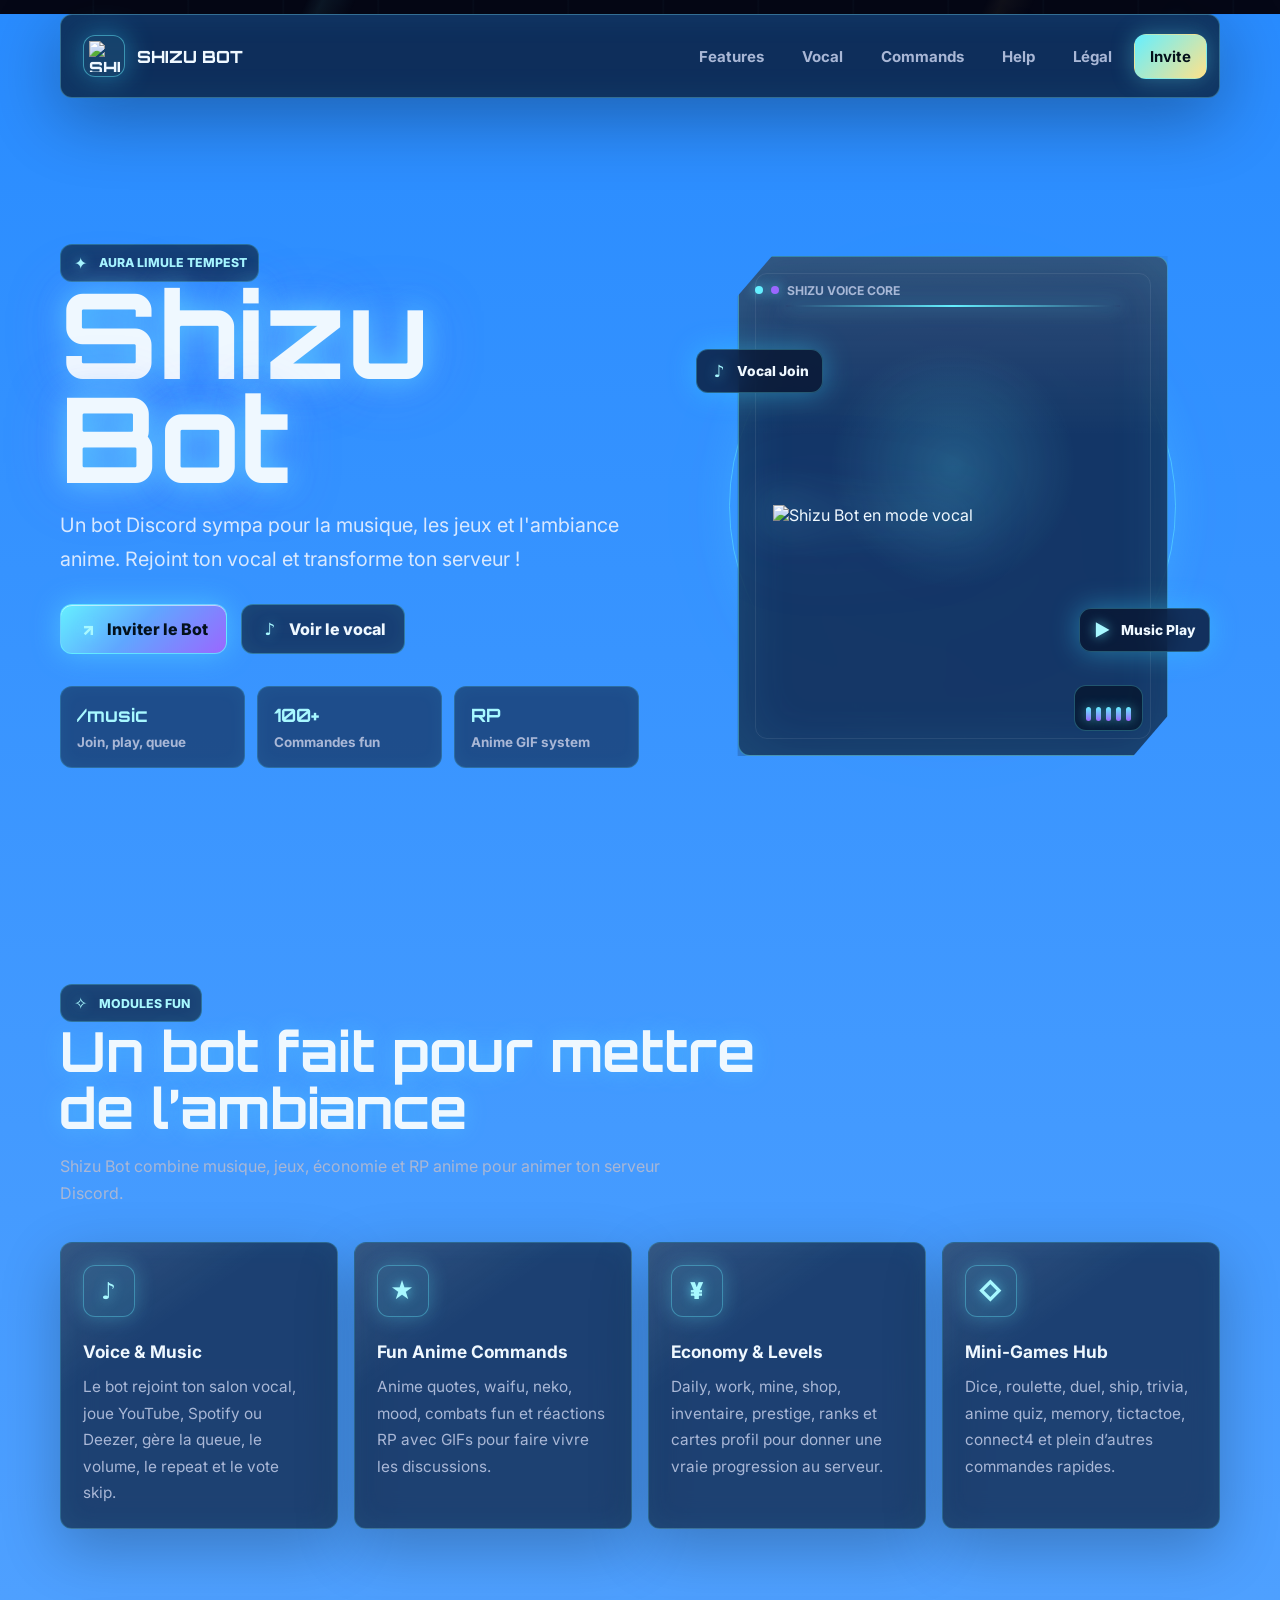
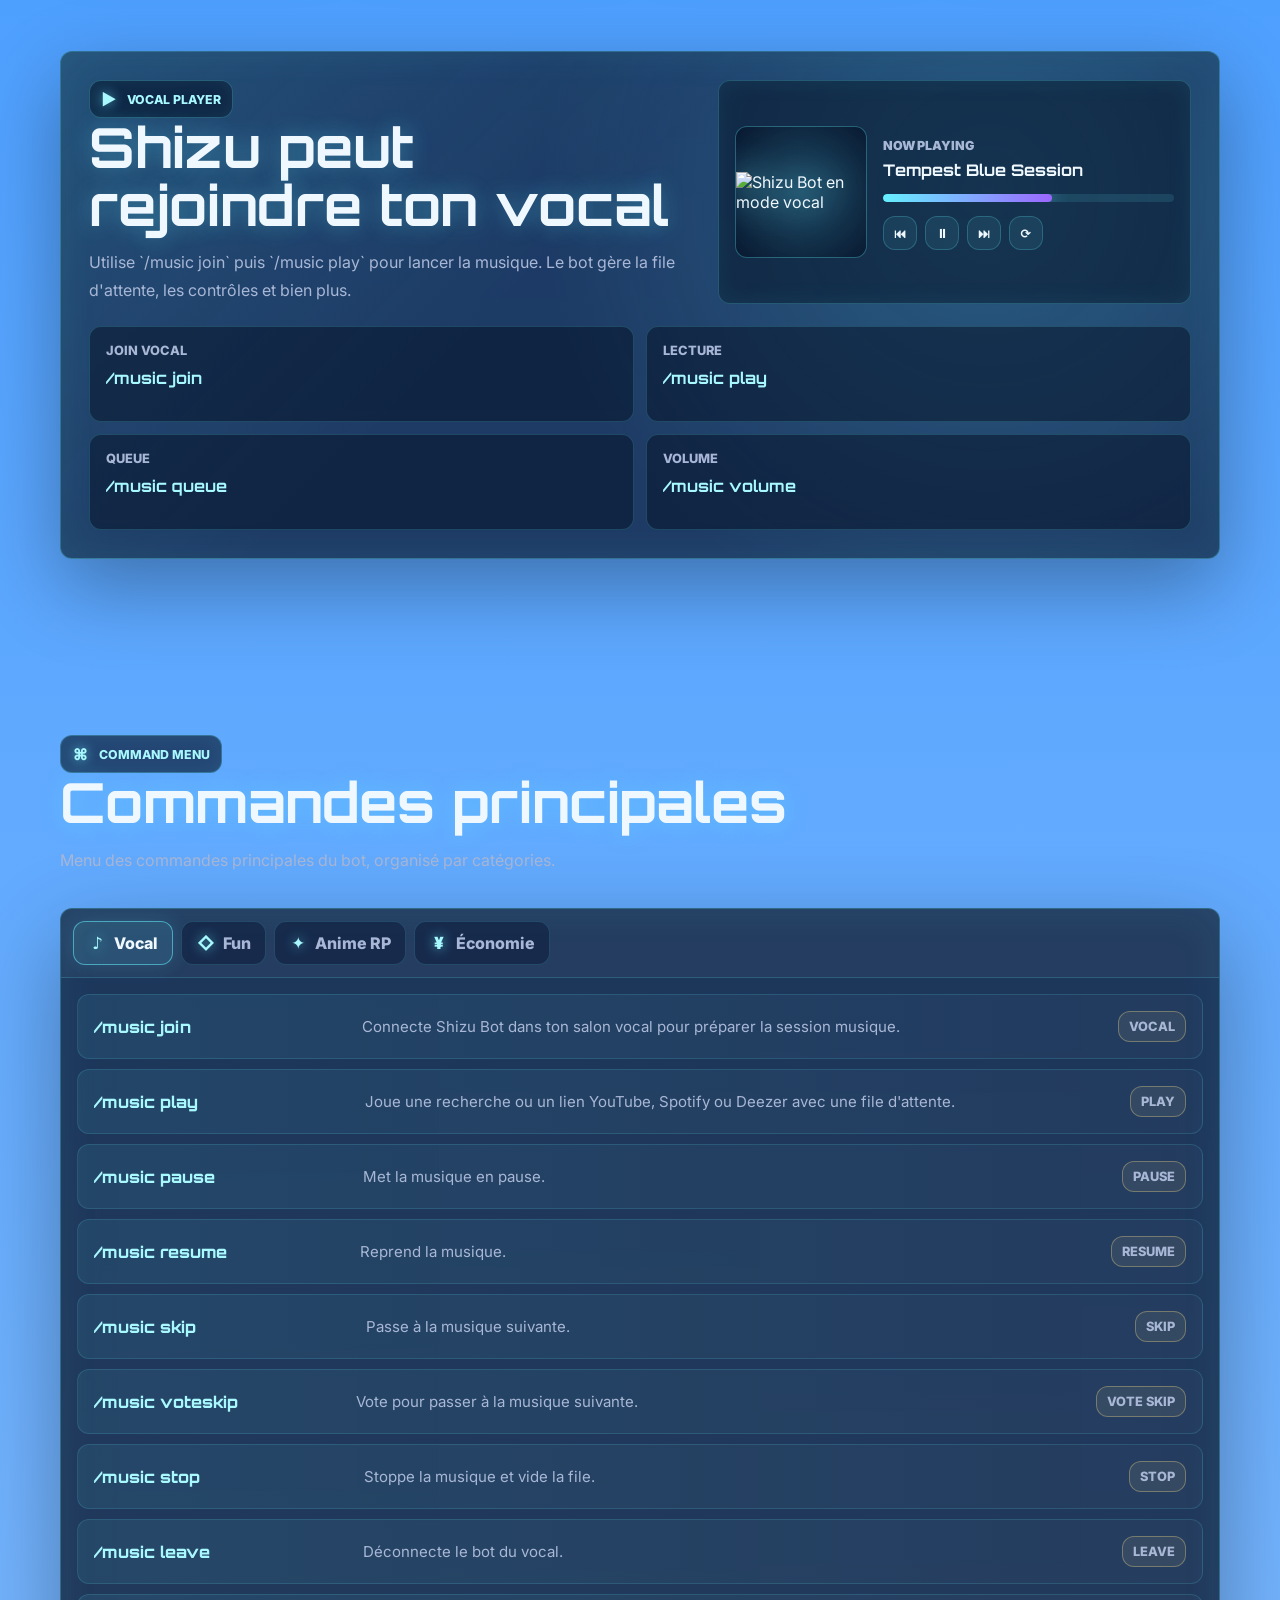
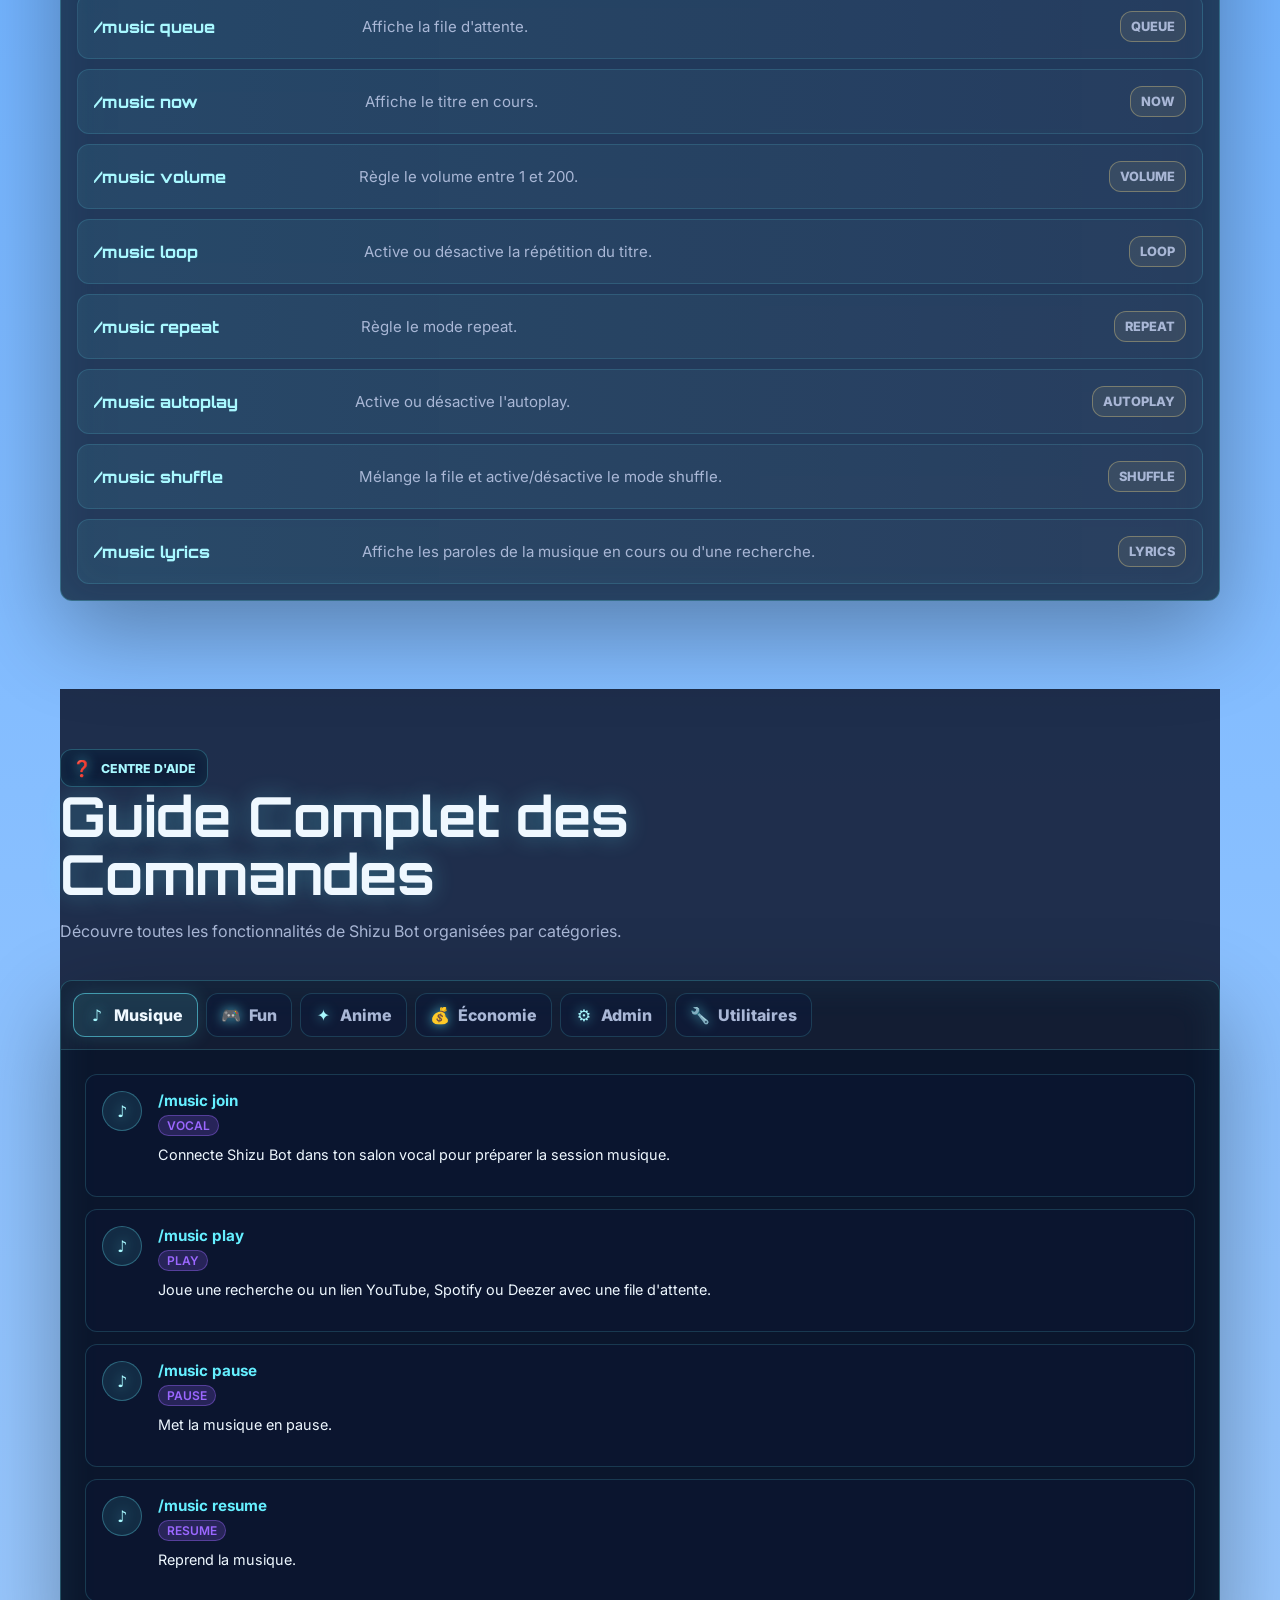
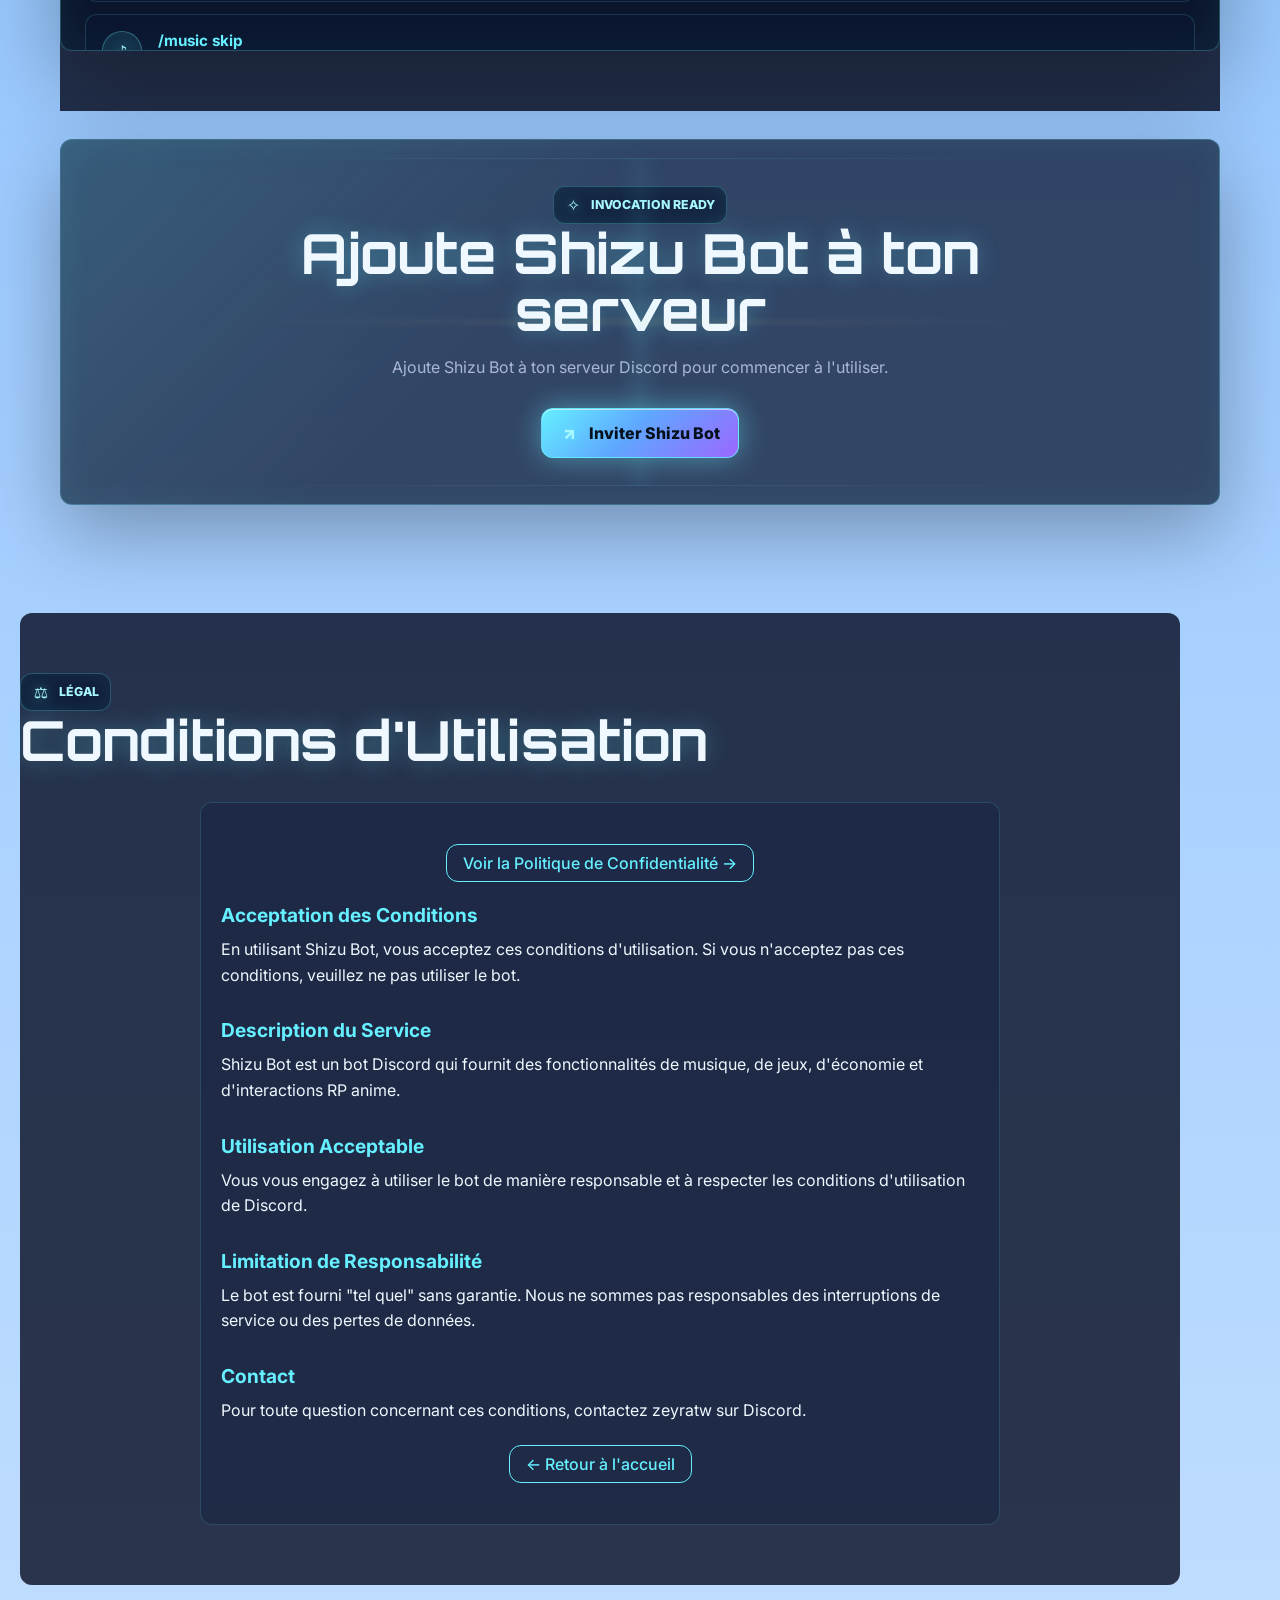
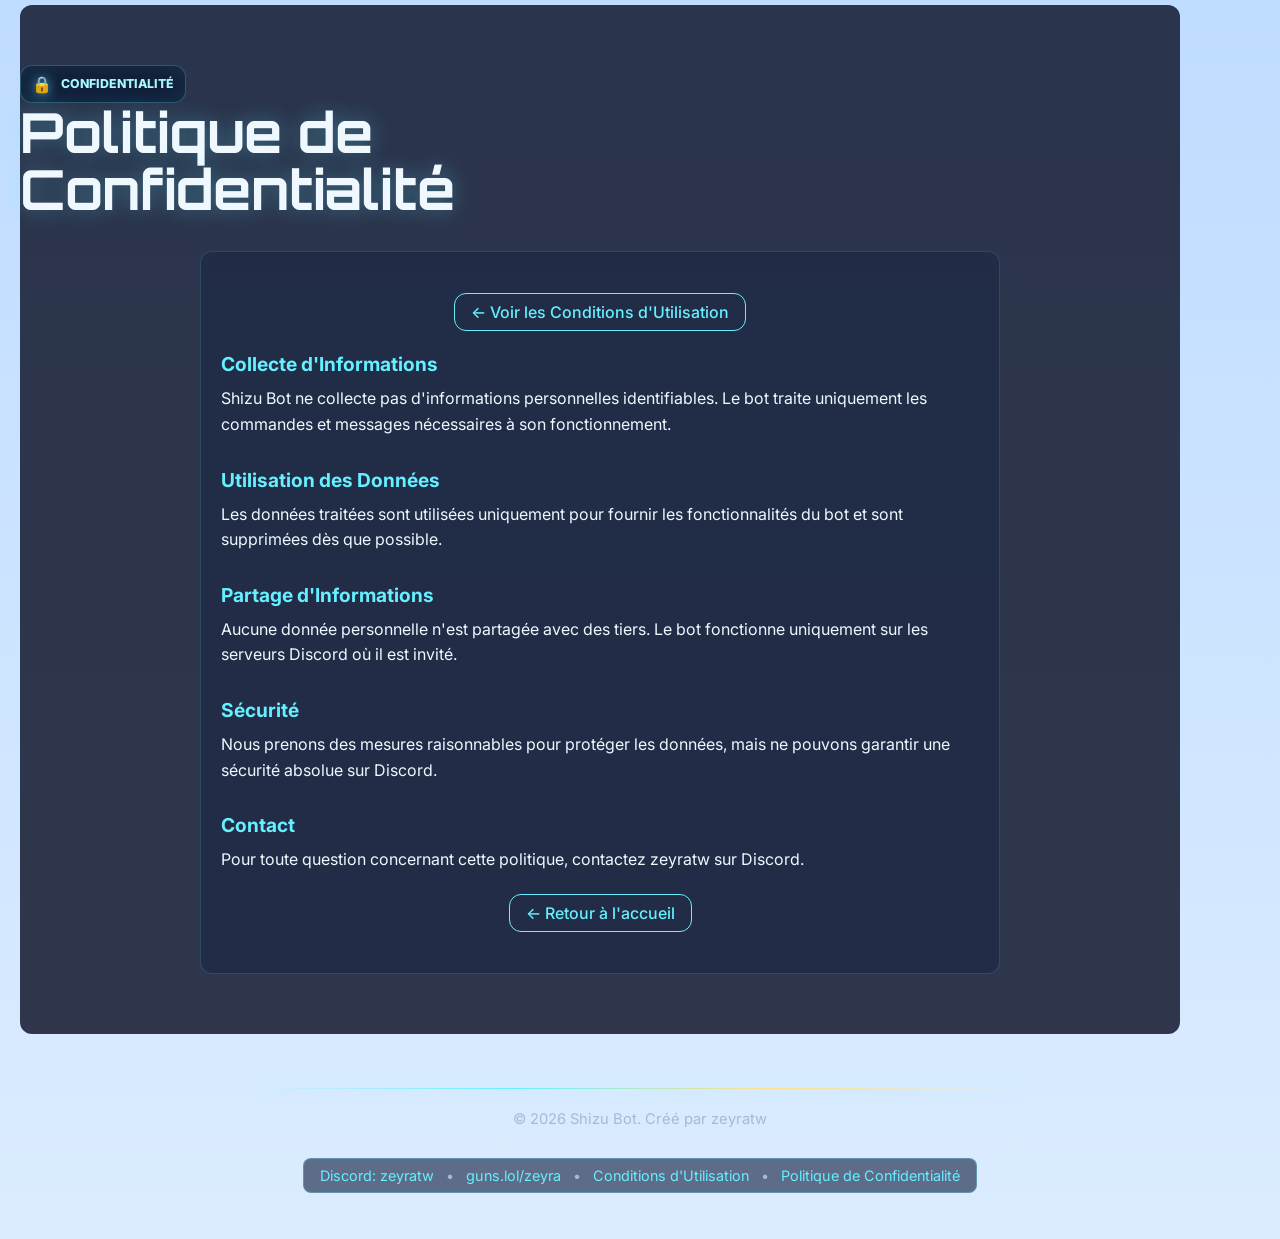
==== index3.html @ 0006ee28 "Add files via upload" ====
<!DOCTYPE html>
<html lang="fr">
  <head>
    <meta charset="UTF-8" />
    <meta name="viewport" content="width=device-width, initial-scale=1.0" />
    <meta
      name="description"
      content="Shizu Bot, bot Discord fun avec musique, vocal, mini-jeux, économie, RP anime et ambiance Tempest slime."
    />
    <title>Shizu Bot - Fun Discord Tempest</title>
    <link rel="preconnect" href="https://fonts.googleapis.com" />
    <link rel="preconnect" href="https://fonts.gstatic.com" crossorigin />
    <link
      href="https://fonts.googleapis.com/css2?family=Inter:wght@400;500;600;700;800&family=Orbitron:wght@600;700;800&display=swap"
      rel="stylesheet"
    />
    <link rel="stylesheet" href="styles.css" />
  </head>
  <body>
    <canvas id="mana-field" aria-hidden="true"></canvas>

    <svg class="svg-sprite" aria-hidden="true" focusable="false">
      <symbol id="shizu-slime" viewBox="0 0 720 720">
        <defs>
          <radialGradient id="slime-aura" cx="50%" cy="42%" r="56%">
            <stop offset="0%" stop-color="#F2FFFF" />
            <stop offset="30%" stop-color="#8EF8FF" />
            <stop offset="62%" stop-color="#33B8FF" />
            <stop offset="100%" stop-color="#7D5CFF" />
          </radialGradient>
          <linearGradient id="slime-hair" x1="151" y1="107" x2="574" y2="536" gradientUnits="userSpaceOnUse">
            <stop stop-color="#F7FFFF" />
            <stop offset="0.28" stop-color="#B9FBFF" />
            <stop offset="0.66" stop-color="#4FD6FF" />
            <stop offset="1" stop-color="#8A6CFF" />
          </linearGradient>
          <linearGradient id="slime-cloak" x1="177" y1="395" x2="542" y2="660" gradientUnits="userSpaceOnUse">
            <stop stop-color="#0B183C" />
            <stop offset="0.5" stop-color="#103C6A" />
            <stop offset="1" stop-color="#16114A" />
          </linearGradient>
          <linearGradient id="slime-gold" x1="222" y1="242" x2="498" y2="540" gradientUnits="userSpaceOnUse">
            <stop stop-color="#FFF2A5" />
            <stop offset="1" stop-color="#E6B75A" />
          </linearGradient>
          <filter id="slime-glow" x="-30%" y="-30%" width="160%" height="160%">
            <feGaussianBlur stdDeviation="14" result="blur" />
            <feColorMatrix in="blur" type="matrix" values="0 0 0 0 0.25 0 0 0 0 0.92 0 0 0 0 1 0 0 0 0.8 0" />
            <feBlend in2="SourceGraphic" mode="screen" />
          </filter>
        </defs>
        <circle cx="360" cy="360" r="280" fill="#0A1233" opacity="0.72" />
        <circle cx="360" cy="360" r="238" stroke="#65EFFF" stroke-opacity="0.32" stroke-width="5" stroke-dasharray="18 22" />
        <circle cx="360" cy="360" r="188" stroke="#FFE28A" stroke-opacity="0.26" stroke-width="4" />
        <path d="M360 74L388 145L464 149L404 196L424 270L360 229L296 270L316 196L256 149L332 145L360 74Z" fill="url(#slime-gold)" opacity="0.92" filter="url(#slime-glow)" />
        <path d="M159 610C191 482 261 419 360 419C459 419 529 482 561 610C499 657 433 681 360 681C287 681 221 657 159 610Z" fill="url(#slime-cloak)" stroke="#65EFFF" stroke-opacity="0.35" stroke-width="6" />
        <path d="M214 573C245 527 292 503 360 503C428 503 475 527 506 573" stroke="#A8F8FF" stroke-opacity="0.36" stroke-width="8" stroke-linecap="round" />
        <path d="M360 113C468 156 536 254 524 366C511 489 430 565 360 565C290 565 209 489 196 366C184 254 252 156 360 113Z" fill="url(#slime-hair)" stroke="#DDFDFF" stroke-width="7" filter="url(#slime-glow)" />
        <path d="M211 326C246 217 307 162 360 145C414 162 474 217 509 326C473 286 434 263 392 255C378 305 367 340 360 360C353 340 342 305 328 255C286 263 247 286 211 326Z" fill="#EFFFFF" opacity="0.65" />
        <path d="M232 382C239 485 300 538 360 538C420 538 481 485 488 382C453 427 411 450 360 450C309 450 267 427 232 382Z" fill="#06152F" fill-opacity="0.24" />
        <path d="M265 358C288 337 315 337 338 358" stroke="#051326" stroke-width="14" stroke-linecap="round" />
        <path d="M382 358C405 337 432 337 455 358" stroke="#051326" stroke-width="14" stroke-linecap="round" />
        <circle cx="306" cy="383" r="16" fill="#051326" />
        <circle cx="415" cy="383" r="16" fill="#051326" />
        <circle cx="312" cy="377" r="5" fill="#F2FFFF" />
        <circle cx="421" cy="377" r="5" fill="#F2FFFF" />
        <path d="M337 435C352 448 369 448 384 435" stroke="#051326" stroke-width="9" stroke-linecap="round" />
        <path d="M194 293C152 306 122 331 105 368" stroke="#65EFFF" stroke-width="8" stroke-linecap="round" />
        <path d="M526 293C568 306 598 331 615 368" stroke="#65EFFF" stroke-width="8" stroke-linecap="round" />
        <path d="M210 520L146 552" stroke="#9B67FF" stroke-width="8" stroke-linecap="round" />
        <path d="M510 520L574 552" stroke="#9B67FF" stroke-width="8" stroke-linecap="round" />
      </symbol>
    </svg>

    <div class="ambient ambient-one" aria-hidden="true"></div>
    <div class="ambient ambient-two" aria-hidden="true"></div>
    <div class="ambient ambient-three" aria-hidden="true"></div>

    <header class="site-header" data-reveal>
      <a class="brand" href="#home" aria-label="Accueil Shizu Bot">
        <span class="brand-mark">
          <img src="https://i.pinimg.com/736x/9b/84/fc/9b84fc60347b1f7c6ce15f18c73d8eff.jpg" alt="Shizu Bot Logo">
        </span>
        <span>Shizu Bot</span>
      </a>

      <button class="nav-toggle" type="button" aria-label="Ouvrir le menu" aria-expanded="false">
        <span class="menu-lines" aria-hidden="true"></span>
      </button>

      <nav class="site-nav" aria-label="Navigation principale">
        <a href="#features">Features</a>
        <a href="#voice">Vocal</a>
        <a href="#commands">Commands</a>
        <a href="#help">Help</a>
        <a href="#terms">Légal</a>
        <a class="nav-invite invite-link" href="https://discord.com/oauth2/authorize?client_id=1499480527231516722&permissions=8&integration_type=0&scope=bot+applications.commands">Invite</a>
      </nav>
    </header>

    <main id="home">
      <section class="hero section-shell">
        <div class="hero-copy" data-reveal>
          <span class="eyebrow">
            <span class="ui-icon">✦</span>
            Aura Limule Tempest
          </span>
          <h1>Shizu Bot</h1>
          <p class="hero-slogan">
            Un bot Discord sympa pour la musique, les jeux et l'ambiance anime. Rejoint ton vocal et transforme ton serveur !
          </p>

          <div class="hero-actions">
            <a class="btn btn-primary invite-link" href="https://discord.com/oauth2/authorize?client_id=1499480527231516722&permissions=8&integration_type=0&scope=bot+applications.commands" target="_blank" rel="noreferrer">
              <span class="ui-icon">↗</span>
              Inviter le Bot
            </a>
            <a class="btn btn-secondary" href="#voice">
              <span class="ui-icon">♪</span>
              Voir le vocal
            </a>
          </div>

          <div class="hero-stats" aria-label="Highlights Shizu Bot">
            <div>
              <strong>/music</strong>
              <span>Join, play, queue</span>
            </div>
            <div>
              <strong>100+</strong>
              <span>Commandes fun</span>
            </div>
            <div>
              <strong>RP</strong>
              <span>Anime GIF system</span>
            </div>
          </div>
        </div>

        <div class="hero-visual" data-reveal>
          <div class="summon-ring" aria-hidden="true">
            <span></span>
            <span></span>
            <span></span>
          </div>
          <div class="anime-window">
            <div class="anime-window-bar">
              <span></span>
              <span></span>
              <strong>Shizu Voice Core</strong>
            </div>
            <img src="https://i.pinimg.com/736x/fc/eb/41/fceb41ed28b6e8abd4018a75028c76b3.jpg" alt="Shizu Bot en mode vocal" class="slime-portrait">
            <div class="equalizer" aria-hidden="true">
              <span></span>
              <span></span>
              <span></span>
              <span></span>
              <span></span>
            </div>
          </div>
          <div class="floating-panel panel-left">
            <span class="ui-icon">♪</span>
            <span>Vocal Join</span>
          </div>
          <div class="floating-panel panel-right">
            <span class="ui-icon">▶</span>
            <span>Music Play</span>
          </div>
        </div>
      </section>

      <section id="features" class="features section-shell">
        <div class="section-heading" data-reveal>
          <span class="eyebrow">
            <span class="ui-icon">✧</span>
            Modules Fun
          </span>
          <h2>Un bot fait pour mettre de l’ambiance</h2>
          <p>Shizu Bot combine musique, jeux, économie et RP anime pour animer ton serveur Discord.</p>
        </div>

        <div class="feature-grid fun-grid">
          <article class="feature-card" data-reveal>
            <div class="feature-icon"><span class="ui-icon">♪</span></div>
            <h3>Voice & Music</h3>
            <p>Le bot rejoint ton salon vocal, joue YouTube, Spotify ou Deezer, gère la queue, le volume, le repeat et le vote skip.</p>
          </article>

          <article class="feature-card" data-reveal>
            <div class="feature-icon"><span class="ui-icon">★</span></div>
            <h3>Fun Anime Commands</h3>
            <p>Anime quotes, waifu, neko, mood, combats fun et réactions RP avec GIFs pour faire vivre les discussions.</p>
          </article>

          <article class="feature-card" data-reveal>
            <div class="feature-icon"><span class="ui-icon">¥</span></div>
            <h3>Economy & Levels</h3>
            <p>Daily, work, mine, shop, inventaire, prestige, ranks et cartes profil pour donner une vraie progression au serveur.</p>
          </article>

          <article class="feature-card" data-reveal>
            <div class="feature-icon"><span class="ui-icon">◇</span></div>
            <h3>Mini-Games Hub</h3>
            <p>Dice, roulette, duel, ship, trivia, anime quiz, memory, tictactoe, connect4 et plein d’autres commandes rapides.</p>
          </article>
        </div>
      </section>

      <section id="voice" class="voice section-shell">
        <div class="voice-panel" data-reveal>
          <div class="voice-copy">
            <span class="eyebrow">
              <span class="ui-icon">▶</span>
              Vocal Player
            </span>
            <h2>Shizu peut rejoindre ton vocal</h2>
            <p>
              Utilise `/music join` puis `/music play` pour lancer la musique. Le bot gère la file d'attente, les contrôles et bien plus.
            </p>
          </div>

          <div class="player-card">
            <div class="player-cover">
              <img src="https://i.pinimg.com/736x/37/28/35/37283551f4cd5f0e9d86f3303c38e00e.jpg" alt="Shizu Bot en mode vocal">
            </div>
            <div class="player-info">
              <span>Now Playing</span>
              <strong>Tempest Blue Session</strong>
              <div class="player-progress"><span></span></div>
              <div class="player-controls" aria-label="Contrôles musicaux décoratifs">
                <span>⏮</span>
                <span>⏸</span>
                <span>⏭</span>
                <span>⟳</span>
              </div>
            </div>
          </div>

          <div class="system-grid voice-grid" aria-label="Fonctions vocales">
            <div><span>Join Vocal</span><strong>/music join</strong></div>
            <div><span>Lecture</span><strong>/music play</strong></div>
            <div><span>Queue</span><strong>/music queue</strong></div>
            <div><span>Volume</span><strong>/music volume</strong></div>
          </div>
        </div>
      </section>

      <section id="commands" class="commands section-shell">
        <div class="section-heading" data-reveal>
          <span class="eyebrow">
            <span class="ui-icon">⌘</span>
            Command Menu
          </span>
          <h2>Commandes principales</h2>
          <p>Menu des commandes principales du bot, organisé par catégories.</p>
        </div>

        <div class="command-console" data-reveal>
          <div class="command-tabs" role="tablist" aria-label="Catégories de commandes">
            <button class="command-tab active" type="button" data-category="music" role="tab" aria-selected="true">
              <span class="ui-icon">♪</span>
              Vocal
            </button>
            <button class="command-tab" type="button" data-category="fun" role="tab" aria-selected="false">
              <span class="ui-icon">◇</span>
              Fun
            </button>
            <button class="command-tab" type="button" data-category="anime" role="tab" aria-selected="false">
              <span class="ui-icon">✦</span>
              Anime RP
            </button>
            <button class="command-tab" type="button" data-category="economy" role="tab" aria-selected="false">
              <span class="ui-icon">¥</span>
              Économie
            </button>
          </div>

          <div class="command-list" id="command-list" aria-live="polite"></div>
        </div>
      </section>

      <section id="help" class="help section-shell">
        <div class="section-heading" data-reveal>
          <span class="eyebrow">
            <span class="ui-icon">❓</span>
            Centre d'Aide
          </span>
          <h2>Guide Complet des Commandes</h2>
          <p>Découvre toutes les fonctionnalités de Shizu Bot organisées par catégories.</p>
        </div>

        <div class="help-console" data-reveal>
          <div class="help-tabs" role="tablist" aria-label="Catégories d'aide">
            <button class="help-tab active" type="button" data-category="music" role="tab" aria-selected="true">
              <span class="ui-icon">♪</span>
              Musique
            </button>
            <button class="help-tab" type="button" data-category="fun" role="tab" aria-selected="false">
              <span class="ui-icon">🎮</span>
              Fun
            </button>
            <button class="help-tab" type="button" data-category="anime" role="tab" aria-selected="false">
              <span class="ui-icon">✦</span>
              Anime
            </button>
            <button class="help-tab" type="button" data-category="economy" role="tab" aria-selected="false">
              <span class="ui-icon">💰</span>
              Économie
            </button>
            <button class="help-tab" type="button" data-category="admin" role="tab" aria-selected="false">
              <span class="ui-icon">⚙</span>
              Admin
            </button>
            <button class="help-tab" type="button" data-category="utility" role="tab" aria-selected="false">
              <span class="ui-icon">🔧</span>
              Utilitaires
            </button>
          </div>

          <div class="help-list" id="help-list" aria-live="polite"></div>
        </div>
      </section>

      <section id="invite" class="invite section-shell">
        <div class="invite-card" data-reveal>
          <div class="invite-sigil" aria-hidden="true"></div>
          <span class="eyebrow">
            <span class="ui-icon">✧</span>
            Invocation Ready
          </span>
          <h2>Ajoute Shizu Bot à ton serveur</h2>
          <p>Ajoute Shizu Bot à ton serveur Discord pour commencer à l'utiliser.</p>
          <a class="btn btn-primary invite-link" href="https://discord.com/oauth2/authorize?client_id=1499480527231516722&permissions=8&integration_type=0&scope=bot+applications.commands" target="_blank" rel="noreferrer">
            <span class="ui-icon">↗</span>
            Inviter Shizu Bot
          </a>
        </div>
      </section>
    </main>

    <section id="terms" class="legal-section section-shell">
      <div class="section-heading" data-reveal>
        <span class="eyebrow">
          <span class="ui-icon">⚖</span>
          Légal
        </span>
        <h2>Conditions d'Utilisation</h2>
      </div>
      <div class="legal-content" data-reveal>
        <div class="legal-nav">
          <a href="#privacy" class="legal-nav-link">Voir la Politique de Confidentialité →</a>
        </div>
        <h3>Acceptation des Conditions</h3>
        <p>En utilisant Shizu Bot, vous acceptez ces conditions d'utilisation. Si vous n'acceptez pas ces conditions, veuillez ne pas utiliser le bot.</p>

        <h3>Description du Service</h3>
        <p>Shizu Bot est un bot Discord qui fournit des fonctionnalités de musique, de jeux, d'économie et d'interactions RP anime.</p>

        <h3>Utilisation Acceptable</h3>
        <p>Vous vous engagez à utiliser le bot de manière responsable et à respecter les conditions d'utilisation de Discord.</p>

        <h3>Limitation de Responsabilité</h3>
        <p>Le bot est fourni "tel quel" sans garantie. Nous ne sommes pas responsables des interruptions de service ou des pertes de données.</p>

        <h3>Contact</h3>
        <p>Pour toute question concernant ces conditions, contactez zeyratw sur Discord.</p>
        <div class="legal-nav">
          <a href="#home" class="legal-nav-link">← Retour à l'accueil</a>
        </div>
      </div>
    </section>

    <section id="privacy" class="legal-section section-shell">
      <div class="section-heading" data-reveal>
        <span class="eyebrow">
          <span class="ui-icon">🔒</span>
          Confidentialité
        </span>
        <h2>Politique de Confidentialité</h2>
      </div>
      <div class="legal-content" data-reveal>
        <div class="legal-nav">
          <a href="#terms" class="legal-nav-link">← Voir les Conditions d'Utilisation</a>
        </div>
        <h3>Collecte d'Informations</h3>
        <p>Shizu Bot ne collecte pas d'informations personnelles identifiables. Le bot traite uniquement les commandes et messages nécessaires à son fonctionnement.</p>

        <h3>Utilisation des Données</h3>
        <p>Les données traitées sont utilisées uniquement pour fournir les fonctionnalités du bot et sont supprimées dès que possible.</p>

        <h3>Partage d'Informations</h3>
        <p>Aucune donnée personnelle n'est partagée avec des tiers. Le bot fonctionne uniquement sur les serveurs Discord où il est invité.</p>

        <h3>Sécurité</h3>
        <p>Nous prenons des mesures raisonnables pour protéger les données, mais ne pouvons garantir une sécurité absolue sur Discord.</p>

        <h3>Contact</h3>
        <p>Pour toute question concernant cette politique, contactez zeyratw sur Discord.</p>
        <div class="legal-nav">
          <a href="#home" class="legal-nav-link">← Retour à l'accueil</a>
        </div>
      </div>
    </section>

    <footer class="site-footer">
      <div class="footer-line" aria-hidden="true"></div>
      <p>© 2026 Shizu Bot. Créé par zeyratw</p>
      <div class="footer-links">
        <a href="https://discord.com/users/zeyratw" target="_blank" rel="noopener">Discord: zeyratw</a>
        <span>•</span>
        <a href="https://guns.lol/zeyra" target="_blank" rel="noopener">guns.lol/zeyra</a>
        <span>•</span>
        <a href="#terms">Conditions d'Utilisation</a>
        <span>•</span>
        <a href="#privacy">Politique de Confidentialité</a>
      </div>
    </footer>

    <script src="script.js"></script>
  </body>
</html>
---- styles.css ----
:root {
  --bg-abyss: #050716;
  --bg-night: #0a1030;
  --panel: rgba(9, 17, 45, 0.68);
  --panel-strong: rgba(10, 24, 57, 0.84);
  --line: rgba(125, 232, 255, 0.34);
  --cyan: #65efff;
  --cyan-soft: #a8f8ff;
  --blue: #298cff;
  --violet: #9b67ff;
  --magenta: #ff69d2;
  --gold: #ffe28a;
  --mint: #7fffd0;
  --text: #eff8ff;
  --muted: #a9b7d6;
  --shadow-cyan: 0 0 28px rgba(60, 217, 255, 0.42);
  --shadow-violet: 0 0 34px rgba(152, 93, 255, 0.34);
  --radius: 8px;
  --nav-height: 78px;
}

* {
  box-sizing: border-box;
}

html {
  min-height: 100%;
  background: var(--bg-abyss);
  scroll-behavior: smooth;
}

body {
  min-height: 100vh;
  margin: 0;
  color: var(--text);
  font-family: "Inter", system-ui, sans-serif;
  background: linear-gradient(to bottom, #298cff 0%, #ffffff 100%);
  background-size: 120% 120%;
  overflow-x: hidden;
  animation: worldShift 18s ease-in-out infinite alternate;
}

body::before {
  position: fixed;
  inset: 0;
  z-index: -4;
  pointer-events: none;
  content: "";
  background:
    linear-gradient(rgba(255, 255, 255, 0.025) 1px, transparent 1px),
    linear-gradient(90deg, rgba(255, 255, 255, 0.025) 1px, transparent 1px);
  background-size: 64px 64px;
  mask-image: linear-gradient(to bottom, transparent, black 12%, black 76%, transparent);
}

body::after {
  position: fixed;
  inset: 0;
  z-index: -3;
  pointer-events: none;
  content: "";
  background:
    linear-gradient(115deg, transparent 0 18%, rgba(101, 239, 255, 0.08) 19%, transparent 21% 58%, rgba(255, 226, 138, 0.05) 59%, transparent 61%),
    repeating-linear-gradient(90deg, transparent 0 92px, rgba(125, 232, 255, 0.035) 93px, transparent 95px);
}

a {
  color: inherit;
  text-decoration: none;
}

button,
a {
  -webkit-tap-highlight-color: transparent;
}

button {
  color: inherit;
  font: inherit;
}

img {
  display: block;
  max-width: 100%;
}

.svg-sprite {
  position: absolute;
  width: 0;
  height: 0;
  overflow: hidden;
}

#mana-field {
  position: fixed;
  inset: 0;
  z-index: -2;
  pointer-events: none;
}

.ambient {
  position: fixed;
  z-index: -1;
  width: 52vw;
  height: 9rem;
  pointer-events: none;
  border: 1px solid rgba(125, 232, 255, 0.08);
  opacity: 0.58;
  filter: blur(18px);
  transform: rotate(-18deg);
  clip-path: polygon(7% 10%, 100% 0, 92% 78%, 0 100%);
  animation: auraDrift 14s ease-in-out infinite alternate;
}

.ambient-one {
  top: 12%;
  left: -10%;
  background: linear-gradient(90deg, transparent, rgba(96, 235, 255, 0.2), transparent);
}

.ambient-two {
  right: -18%;
  bottom: 22%;
  background: linear-gradient(90deg, transparent, rgba(157, 100, 255, 0.22), transparent);
  animation-delay: -5s;
}

.ambient-three {
  bottom: 5%;
  left: 18%;
  width: 36vw;
  background: linear-gradient(90deg, transparent, rgba(255, 226, 138, 0.12), transparent);
  animation-delay: -9s;
}

.section-shell {
  width: min(1160px, calc(100% - 40px));
  margin: 0 auto;
}

.site-header {
  position: sticky;
  top: 14px;
  z-index: 20;
  display: flex;
  align-items: center;
  justify-content: space-between;
  width: min(1160px, calc(100% - 40px));
  min-height: var(--nav-height);
  margin: 14px auto 0;
  padding: 12px;
  border: 1px solid var(--line);
  border-radius: 12px;
  background: rgba(6, 14, 34, 0.74);
  box-shadow: 0 18px 70px rgba(0, 0, 0, 0.32), inset 0 0 34px rgba(77, 208, 255, 0.08);
  backdrop-filter: blur(18px);
}

.brand {
  display: inline-flex;
  align-items: center;
  gap: 12px;
  padding: 8px 10px;
  font-family: "Orbitron", sans-serif;
  font-size: 1.05rem;
  font-weight: 800;
  letter-spacing: 0;
  text-transform: uppercase;
}

.brand-mark {
  display: grid;
  width: 42px;
  height: 42px;
  place-items: center;
  border: 1px solid rgba(101, 239, 255, 0.48);
  border-radius: 12px;
  background: rgba(101, 239, 255, 0.1);
  box-shadow: var(--shadow-cyan);
}

.brand-mark img,
.brand-mark svg {
  width: 31px;
  height: 31px;
}

.site-nav {
  display: flex;
  align-items: center;
  gap: 6px;
}

.site-nav a {
  padding: 12px 15px;
  border: 1px solid transparent;
  border-radius: 12px;
  color: var(--muted);
  font-size: 0.94rem;
  font-weight: 700;
  transition: 180ms ease;
}

.site-nav a:hover,
.site-nav a:focus-visible {
  color: var(--text);
  border-color: rgba(101, 239, 255, 0.28);
  background: rgba(101, 239, 255, 0.08);
  box-shadow: 0 0 24px rgba(101, 239, 255, 0.17);
}

.site-nav .nav-invite {
  color: #04101b;
  background: linear-gradient(135deg, var(--cyan), var(--gold));
  box-shadow: 0 0 22px rgba(101, 239, 255, 0.35);
}

.nav-toggle {
  display: none;
  width: 44px;
  height: 44px;
  place-items: center;
  border: 1px solid rgba(101, 239, 255, 0.36);
  border-radius: 12px;
  background: rgba(101, 239, 255, 0.08);
  cursor: pointer;
}

.menu-lines,
.menu-lines::before,
.menu-lines::after {
  display: block;
  width: 22px;
  height: 3px;
  border-radius: 999px;
  background: var(--text);
  box-shadow: 0 0 12px rgba(101, 239, 255, 0.64);
}

.menu-lines {
  position: relative;
}

.menu-lines::before,
.menu-lines::after {
  position: absolute;
  left: 0;
  content: "";
}

.menu-lines::before {
  top: -8px;
}

.menu-lines::after {
  top: 8px;
}

.ui-icon {
  display: inline-grid;
  min-width: 1.1em;
  place-items: center;
  color: var(--cyan-soft);
  font-weight: 900;
  text-shadow: 0 0 12px rgba(101, 239, 255, 0.72);
}

.hero {
  display: grid;
  grid-template-columns: minmax(0, 1.04fr) minmax(320px, 0.96fr);
  gap: 46px;
  min-height: calc(100vh - var(--nav-height) - 24px);
  padding: 96px 0 78px;
  align-items: center;
}

.eyebrow {
  display: inline-flex;
  align-items: center;
  gap: 9px;
  width: fit-content;
  padding: 8px 11px;
  border: 1px solid rgba(101, 239, 255, 0.28);
  border-radius: 12px;
  color: var(--cyan-soft);
  background: rgba(8, 23, 50, 0.68);
  box-shadow: inset 0 0 20px rgba(101, 239, 255, 0.08);
  font-size: 0.77rem;
  font-weight: 800;
  letter-spacing: 0;
  text-transform: uppercase;
}

.eyebrow svg {
  width: 16px;
  height: 16px;
}

.eyebrow .ui-icon {
  font-size: 1rem;
}

h1,
h2,
h3,
p {
  margin-top: 0;
}

h1,
h2 {
  font-family: "Orbitron", sans-serif;
  letter-spacing: 0;
}

h1 {
  margin-bottom: 18px;
  font-size: 7.4rem;
  line-height: 0.88;
  text-shadow: 0 0 28px rgba(101, 239, 255, 0.68), 0 0 58px rgba(155, 103, 255, 0.36);
}

h2 {
  margin-bottom: 16px;
  font-size: 3.45rem;
  line-height: 1.04;
  text-shadow: 0 0 22px rgba(101, 239, 255, 0.32);
}

h3 {
  margin-bottom: 12px;
  font-size: 1.08rem;
  line-height: 1.25;
}

p {
  color: var(--muted);
  line-height: 1.72;
}

.hero-slogan {
  width: min(630px, 100%);
  margin-bottom: 28px;
  color: #d8e8ff;
  font-size: 1.24rem;
}

.hero-actions,
.support-card,
.site-footer,
.footer-line {
  display: flex;
  align-items: center;
}

.hero-actions {
  flex-wrap: wrap;
  gap: 14px;
  margin-bottom: 32px;
}

.btn {
  position: relative;
  display: inline-flex;
  min-height: 50px;
  align-items: center;
  justify-content: center;
  gap: 10px;
  padding: 0 18px;
  overflow: hidden;
  border-radius: 12px;
  font-weight: 800;
  isolation: isolate;
  transition: transform 180ms ease, border-color 180ms ease, box-shadow 180ms ease;
}

.btn svg {
  width: 19px;
  height: 19px;
}

.btn::before {
  position: absolute;
  inset: -2px;
  z-index: -1;
  content: "";
  background: linear-gradient(120deg, transparent, rgba(255, 255, 255, 0.55), transparent);
  transform: translateX(-140%);
  transition: transform 520ms ease;
}

.btn:hover {
  transform: translateY(-2px);
}

.btn:hover::before {
  transform: translateX(140%);
}

.btn-primary {
  border: 1px solid rgba(101, 239, 255, 0.76);
  color: #03111c;
  background: linear-gradient(135deg, var(--cyan) 0%, #5fa7ff 46%, var(--violet) 100%);
  box-shadow: 0 0 28px rgba(101, 239, 255, 0.46), inset 0 1px 0 rgba(255, 255, 255, 0.55);
  animation: pulseButton 2.8s ease-in-out infinite;
}

.btn-secondary {
  border: 1px solid rgba(101, 239, 255, 0.34);
  color: var(--text);
  background: rgba(11, 25, 55, 0.7);
  box-shadow: inset 0 0 24px rgba(101, 239, 255, 0.08);
}

.hero-stats {
  display: grid;
  grid-template-columns: repeat(3, minmax(0, 1fr));
  gap: 12px;
  width: min(600px, 100%);
}

.hero-stats div {
  padding: 16px;
  border: 1px solid rgba(101, 239, 255, 0.2);
  border-radius: 12px;
  background: rgba(8, 18, 42, 0.54);
  box-shadow: inset 0 0 18px rgba(101, 239, 255, 0.06);
}

.hero-stats strong {
  display: block;
  margin-bottom: 5px;
  color: var(--cyan-soft);
  font-family: "Orbitron", sans-serif;
  font-size: 1.15rem;
}

.hero-stats span {
  color: var(--muted);
  font-size: 0.84rem;
  font-weight: 700;
}

.hero-visual {
  position: relative;
  display: grid;
  min-height: 560px;
  place-items: center;
}

.anime-window {
  position: relative;
  display: grid;
  width: min(430px, 82vw);
  min-height: 500px;
  place-items: center;
  overflow: hidden;
  border: 1px solid rgba(101, 239, 255, 0.44);
  border-radius: 12px;
  background:
    radial-gradient(circle at 50% 42%, rgba(101, 239, 255, 0.2), transparent 34%),
    linear-gradient(180deg, rgba(255, 255, 255, 0.12), transparent 36%),
    rgba(7, 18, 45, 0.72);
  box-shadow: 0 32px 90px rgba(0, 0, 0, 0.44), inset 0 0 60px rgba(101, 239, 255, 0.12);
  backdrop-filter: blur(18px);
  clip-path: polygon(0 8%, 8% 0, 100% 0, 100% 92%, 92% 100%, 0 100%);
  animation: floatCore 5.4s ease-in-out infinite;
}

.anime-window::before,
.anime-window::after {
  position: absolute;
  content: "";
  pointer-events: none;
}

.anime-window::before {
  inset: 16px;
  border: 1px solid rgba(255, 255, 255, 0.08);
  border-radius: 12px;
}

.anime-window::after {
  width: 78%;
  height: 2px;
  top: 48px;
  background: linear-gradient(90deg, transparent, var(--cyan), transparent);
  box-shadow: 0 0 18px rgba(101, 239, 255, 0.7);
}

.anime-window-bar {
  position: absolute;
  top: 16px;
  right: 16px;
  left: 16px;
  display: flex;
  min-height: 34px;
  align-items: center;
  gap: 8px;
  color: var(--muted);
  font-size: 0.76rem;
  font-weight: 900;
  text-transform: uppercase;
}

.anime-window-bar span {
  width: 8px;
  height: 8px;
  border-radius: 999px;
  background: var(--cyan);
  box-shadow: 0 0 12px rgba(101, 239, 255, 0.72);
}

.anime-window-bar span:nth-child(2) {
  background: var(--violet);
}

.slime-portrait {
  width: min(360px, 86%);
  margin-top: 18px;
  filter: drop-shadow(0 0 22px rgba(101, 239, 255, 0.78)) drop-shadow(0 0 48px rgba(155, 103, 255, 0.38));
  animation: portraitPulse 4.2s ease-in-out infinite;
}

.equalizer {
  position: absolute;
  right: 24px;
  bottom: 24px;
  display: flex;
  height: 46px;
  align-items: end;
  gap: 5px;
  padding: 9px 11px;
  border: 1px solid rgba(101, 239, 255, 0.28);
  border-radius: 12px;
  background: rgba(5, 18, 40, 0.72);
}

.equalizer span {
  width: 5px;
  height: 14px;
  border-radius: 999px;
  background: linear-gradient(var(--cyan), var(--violet));
  box-shadow: 0 0 12px rgba(101, 239, 255, 0.68);
  animation: equalize 900ms ease-in-out infinite;
}

.equalizer span:nth-child(2) {
  animation-delay: -120ms;
}

.equalizer span:nth-child(3) {
  animation-delay: -280ms;
}

.equalizer span:nth-child(4) {
  animation-delay: -440ms;
}

.equalizer span:nth-child(5) {
  animation-delay: -600ms;
}

.summon-ring {
  position: absolute;
  display: grid;
  width: min(82vw, 520px);
  aspect-ratio: 1;
  place-items: center;
  filter: drop-shadow(0 0 34px rgba(101, 239, 255, 0.38));
}

.summon-ring span {
  position: absolute;
  inset: 7%;
  border: 1px solid rgba(101, 239, 255, 0.52);
  border-radius: 50%;
  box-shadow: inset 0 0 28px rgba(101, 239, 255, 0.12), 0 0 34px rgba(101, 239, 255, 0.18);
  animation: rotateRing 16s linear infinite;
}

.summon-ring span:nth-child(2) {
  inset: 18%;
  border-color: rgba(255, 226, 138, 0.35);
  animation-duration: 11s;
  animation-direction: reverse;
  clip-path: polygon(0 0, 100% 0, 100% 44%, 51% 44%, 51% 100%, 0 100%);
}

.summon-ring span:nth-child(3) {
  inset: 29%;
  border-color: rgba(155, 103, 255, 0.48);
  animation-duration: 8s;
  border-style: dashed;
}

.core-card {
  position: relative;
  display: grid;
  width: min(380px, 78vw);
  min-height: 455px;
  place-items: center;
  border: 1px solid rgba(101, 239, 255, 0.42);
  border-radius: 12px;
  background:
    linear-gradient(180deg, rgba(255, 255, 255, 0.12), transparent 36%),
    rgba(7, 18, 45, 0.72);
  box-shadow: 0 32px 90px rgba(0, 0, 0, 0.44), inset 0 0 60px rgba(101, 239, 255, 0.12);
  backdrop-filter: blur(18px);
  clip-path: polygon(0 8%, 8% 0, 100% 0, 100% 92%, 92% 100%, 0 100%);
  animation: floatCore 5.4s ease-in-out infinite;
}

.core-card::before,
.core-card::after {
  position: absolute;
  content: "";
  pointer-events: none;
}

.core-card::before {
  inset: 16px;
  border: 1px solid rgba(255, 255, 255, 0.08);
  border-radius: 12px;
}

.core-card::after {
  width: 78%;
  height: 2px;
  top: 28px;
  background: linear-gradient(90deg, transparent, var(--cyan), transparent);
  box-shadow: 0 0 18px rgba(101, 239, 255, 0.7);
}

.core-crest {
  width: min(250px, 68%);
  filter: drop-shadow(0 0 22px rgba(101, 239, 255, 0.75)) drop-shadow(0 0 46px rgba(155, 103, 255, 0.42));
}

.core-status {
  position: absolute;
  right: 18px;
  bottom: 18px;
  display: inline-flex;
  align-items: center;
  gap: 8px;
  padding: 9px 11px;
  border: 1px solid rgba(127, 255, 208, 0.36);
  border-radius: 12px;
  color: #dffff4;
  background: rgba(7, 28, 45, 0.78);
  font-size: 0.78rem;
  font-weight: 800;
}

.status-dot {
  width: 9px;
  height: 9px;
  border-radius: 999px;
  background: var(--mint);
  box-shadow: 0 0 12px var(--mint);
}

.floating-panel {
  position: absolute;
  display: inline-flex;
  align-items: center;
  gap: 9px;
  padding: 11px 13px;
  border: 1px solid rgba(101, 239, 255, 0.28);
  border-radius: 12px;
  background: rgba(8, 21, 48, 0.78);
  box-shadow: var(--shadow-cyan);
  backdrop-filter: blur(14px);
  font-size: 0.86rem;
  font-weight: 800;
  animation: panelFloat 4.4s ease-in-out infinite;
}

.floating-panel svg {
  width: 18px;
  height: 18px;
  color: var(--cyan);
}

.panel-left {
  top: 22%;
  left: 2%;
}

.panel-right {
  right: 2%;
  bottom: 24%;
  animation-delay: -1.7s;
}

.features,
.commands,
.support,
.invite,
.voice {
  padding: 88px 0;
}

.section-heading {
  max-width: 760px;
  margin-bottom: 34px;
}

.section-heading p {
  max-width: 650px;
  margin-bottom: 0;
}

.feature-grid {
  display: grid;
  grid-template-columns: repeat(4, minmax(0, 1fr));
  gap: 16px;
}

.feature-card {
  position: relative;
  min-height: 278px;
  padding: 22px;
  overflow: hidden;
  border: 1px solid rgba(101, 239, 255, 0.22);
  border-radius: 12px;
  background:
    linear-gradient(145deg, rgba(255, 255, 255, 0.1), transparent 32%),
    rgba(7, 17, 42, 0.66);
  box-shadow: inset 0 0 28px rgba(101, 239, 255, 0.06), 0 20px 60px rgba(0, 0, 0, 0.24);
  backdrop-filter: blur(16px);
  transition: transform 220ms ease, border-color 220ms ease, box-shadow 220ms ease;
}

.feature-card::before {
  position: absolute;
  inset: 0;
  content: "";
  background: linear-gradient(120deg, transparent 0 28%, rgba(101, 239, 255, 0.18) 42%, transparent 58%);
  opacity: 0;
  transform: translateX(-42%);
  transition: 360ms ease;
}

.feature-card:hover {
  border-color: rgba(101, 239, 255, 0.58);
  box-shadow: 0 0 36px rgba(101, 239, 255, 0.22), inset 0 0 36px rgba(101, 239, 255, 0.1);
  transform: translateY(-8px);
  animation: breatheCard 1.8s ease-in-out infinite alternate;
}

.feature-card:hover::before {
  opacity: 1;
  transform: translateX(48%);
}

.feature-icon {
  display: grid;
  width: 52px;
  height: 52px;
  margin-bottom: 24px;
  place-items: center;
  border: 1px solid rgba(101, 239, 255, 0.36);
  border-radius: 12px;
  color: var(--cyan);
  background: rgba(101, 239, 255, 0.09);
  box-shadow: 0 0 20px rgba(101, 239, 255, 0.28);
}

.feature-icon svg {
  width: 25px;
  height: 25px;
}

.feature-icon .ui-icon {
  font-size: 1.45rem;
}

.feature-card p {
  margin-bottom: 0;
  font-size: 0.96rem;
}

.kingdom {
  padding: 34px 0 78px;
}

.kingdom-panel {
  display: grid;
  grid-template-columns: minmax(0, 1fr) minmax(280px, 0.7fr);
  gap: 28px;
  padding: 28px;
  border: 1px solid rgba(255, 226, 138, 0.2);
  border-radius: 12px;
  background:
    linear-gradient(135deg, rgba(101, 239, 255, 0.12), transparent 38%),
    linear-gradient(315deg, rgba(255, 226, 138, 0.1), transparent 44%),
    rgba(7, 18, 42, 0.66);
  box-shadow: inset 0 0 34px rgba(255, 226, 138, 0.04), 0 28px 80px rgba(0, 0, 0, 0.28);
  backdrop-filter: blur(16px);
}

.kingdom-copy p {
  max-width: 650px;
  margin-bottom: 0;
}

.system-grid {
  display: grid;
  grid-template-columns: repeat(2, minmax(0, 1fr));
  gap: 12px;
}

.system-grid div {
  min-height: 96px;
  padding: 16px;
  border: 1px solid rgba(101, 239, 255, 0.18);
  border-radius: 12px;
  background: rgba(3, 14, 33, 0.48);
}

.system-grid span,
.command-item span {
  display: block;
  color: var(--muted);
  font-size: 0.8rem;
  font-weight: 800;
  text-transform: uppercase;
}

.system-grid strong {
  display: block;
  margin-top: 10px;
  color: var(--gold);
  font-family: "Orbitron", sans-serif;
  font-size: 1.42rem;
}

.voice {
  padding-top: 34px;
}

.voice-panel {
  display: grid;
  grid-template-columns: minmax(0, 1fr) minmax(260px, 0.78fr);
  gap: 22px;
  align-items: stretch;
  padding: 28px;
  border: 1px solid rgba(101, 239, 255, 0.28);
  border-radius: 12px;
  background:
    radial-gradient(circle at 80% 28%, rgba(101, 239, 255, 0.18), transparent 28rem),
    linear-gradient(135deg, rgba(101, 239, 255, 0.12), transparent 42%),
    rgba(7, 18, 42, 0.72);
  box-shadow: 0 28px 80px rgba(0, 0, 0, 0.32), inset 0 0 42px rgba(101, 239, 255, 0.08);
  backdrop-filter: blur(16px);
}

.voice-copy p {
  max-width: 660px;
  margin-bottom: 0;
}

.player-card {
  display: grid;
  grid-template-columns: 132px minmax(0, 1fr);
  gap: 16px;
  align-items: center;
  padding: 16px;
  border: 1px solid rgba(101, 239, 255, 0.24);
  border-radius: 12px;
  background: rgba(3, 14, 33, 0.5);
  box-shadow: inset 0 0 24px rgba(101, 239, 255, 0.08);
}

.player-cover {
  display: grid;
  aspect-ratio: 1;
  place-items: center;
  overflow: hidden;
  border: 1px solid rgba(101, 239, 255, 0.32);
  border-radius: 12px;
  background: radial-gradient(circle, rgba(101, 239, 255, 0.16), rgba(5, 18, 40, 0.72));
}

.player-cover img,
.player-cover svg {
  width: 118%;
  filter: drop-shadow(0 0 16px rgba(101, 239, 255, 0.66));
}

.player-info span {
  color: var(--muted);
  font-size: 0.78rem;
  font-weight: 900;
  text-transform: uppercase;
}

.player-info strong {
  display: block;
  margin: 6px 0 14px;
  font-family: "Orbitron", sans-serif;
  font-size: 1rem;
}

.player-progress {
  height: 8px;
  overflow: hidden;
  border-radius: 999px;
  background: rgba(101, 239, 255, 0.12);
}

.player-progress span {
  display: block;
  width: 58%;
  height: 100%;
  border-radius: inherit;
  background: linear-gradient(90deg, var(--cyan), var(--violet));
  box-shadow: 0 0 18px rgba(101, 239, 255, 0.62);
  animation: progressFlow 4s ease-in-out infinite alternate;
}

.player-controls {
  display: flex;
  gap: 8px;
  margin-top: 14px;
}

.player-controls span {
  display: grid;
  width: 34px;
  height: 34px;
  place-items: center;
  border: 1px solid rgba(101, 239, 255, 0.22);
  border-radius: 12px;
  color: var(--text);
  background: rgba(101, 239, 255, 0.08);
}

.voice-grid {
  grid-column: 1 / -1;
}

.voice-grid strong {
  color: var(--cyan-soft);
  font-size: 1rem;
}

.command-console {
  overflow: hidden;
  border: 1px solid rgba(101, 239, 255, 0.28);
  border-radius: 12px;
  background: rgba(5, 14, 34, 0.74);
  box-shadow: 0 32px 90px rgba(0, 0, 0, 0.32), inset 0 0 42px rgba(101, 239, 255, 0.08);
  backdrop-filter: blur(18px);
}

.command-tabs {
  display: flex;
  gap: 8px;
  padding: 12px;
  border-bottom: 1px solid rgba(101, 239, 255, 0.18);
  background: rgba(255, 255, 255, 0.03);
}

.command-tab {
  display: inline-flex;
  min-height: 44px;
  align-items: center;
  justify-content: center;
  gap: 8px;
  padding: 0 14px;
  border: 1px solid rgba(101, 239, 255, 0.16);
  border-radius: 12px;
  color: var(--muted);
  background: rgba(12, 26, 58, 0.52);
  cursor: pointer;
  font-weight: 800;
  transition: 180ms ease;
}

.command-tab svg {
  width: 18px;
  height: 18px;
}

.command-tab .ui-icon,
.btn .ui-icon,
.floating-panel .ui-icon {
  font-size: 1.05rem;
}

.command-tab:hover,
.command-tab.active {
  color: var(--text);
  border-color: rgba(101, 239, 255, 0.54);
  background: rgba(101, 239, 255, 0.12);
  box-shadow: 0 0 20px rgba(101, 239, 255, 0.16);
}

.command-list {
  display: grid;
  gap: 10px;
  padding: 16px;
}

.command-item {
  display: grid;
  grid-template-columns: minmax(150px, 0.34fr) minmax(0, 1fr) auto;
  gap: 16px;
  align-items: center;
  padding: 16px;
  border: 1px solid rgba(101, 239, 255, 0.14);
  border-radius: 12px;
  background: linear-gradient(90deg, rgba(101, 239, 255, 0.08), rgba(255, 255, 255, 0.025));
  transition: 180ms ease;
}

.command-item:hover {
  border-color: rgba(255, 226, 138, 0.36);
  background: linear-gradient(90deg, rgba(101, 239, 255, 0.14), rgba(255, 226, 138, 0.055));
  transform: translateX(4px);
}

.command-name {
  color: var(--cyan-soft);
  font-family: "Orbitron", sans-serif;
  font-weight: 800;
}

.command-item p {
  margin-bottom: 0;
  font-size: 0.94rem;
}

.command-badge {
  padding: 7px 10px;
  border: 1px solid rgba(255, 226, 138, 0.32);
  border-radius: 12px;
  color: var(--gold);
  background: rgba(255, 226, 138, 0.08);
  font-size: 0.78rem;
  font-weight: 900;
  text-transform: uppercase;
}

.support-card,
.invite-card {
  position: relative;
  overflow: hidden;
  border: 1px solid rgba(101, 239, 255, 0.24);
  border-radius: 12px;
  background:
    linear-gradient(135deg, rgba(101, 239, 255, 0.14), transparent 40%),
    rgba(7, 17, 42, 0.72);
  box-shadow: 0 28px 80px rgba(0, 0, 0, 0.3), inset 0 0 32px rgba(101, 239, 255, 0.08);
  backdrop-filter: blur(16px);
}

.support-card {
  justify-content: space-between;
  gap: 28px;
  padding: 28px;
}

.support-card p,
.invite-card p {
  max-width: 650px;
  margin-bottom: 0;
}

.invite {
  padding-top: 28px;
}

.invite-card {
  display: grid;
  place-items: center;
  min-height: 360px;
  padding: 46px 24px;
  text-align: center;
}

.invite-sigil {
  position: absolute;
  inset: 18px;
  border: 1px solid rgba(101, 239, 255, 0.16);
  border-radius: 12px;
  background:
    linear-gradient(90deg, transparent 0 48%, rgba(101, 239, 255, 0.08) 50%, transparent 52%),
    linear-gradient(0deg, transparent 0 48%, rgba(255, 226, 138, 0.07) 50%, transparent 52%);
  mask-image: radial-gradient(circle at center, black, transparent 72%);
  pointer-events: none;
}

.invite-card h2 {
  max-width: 760px;
}

.invite-card .btn {
  margin-top: 26px;
}

.site-footer {
  flex-direction: column;
  gap: 18px;
  padding: 34px 20px 46px;
  text-align: center;
}

.footer-line {
  width: min(760px, 100%);
  height: 1px;
  background: linear-gradient(90deg, transparent, var(--cyan), var(--gold), transparent);
  box-shadow: 0 0 20px rgba(101, 239, 255, 0.6);
}

.site-footer p {
  margin-bottom: 0;
  font-size: 0.92rem;
}

.footer-links {
  display: flex;
  align-items: center;
  justify-content: center;
  gap: 12px;
  font-size: 0.9rem;
  margin-top: 8px;
  padding: 8px 16px;
  background: rgba(10, 24, 57, 0.6);
  border-radius: 8px;
  border: 1px solid rgba(101, 239, 255, 0.3);
}

.footer-links a {
  color: var(--cyan);
  text-decoration: none;
  transition: color 0.2s ease;
}

.footer-links a:hover {
  color: var(--gold);
}

.footer-links span {
  color: var(--muted);
}

.legal-section {
  padding: 60px 0;
  background: rgba(5, 10, 32, 0.8);
  border-radius: 12px;
  margin: 20px;
}

.legal-content {
  max-width: 800px;
  margin: 0 auto;
  padding: 20px;
  border-radius: 12px;
  background: rgba(12, 26, 58, 0.3);
  border: 1px solid rgba(101, 239, 255, 0.16);
}

.legal-content h3 {
  color: var(--cyan);
  margin-top: 30px;
  margin-bottom: 10px;
  font-size: 1.2rem;
}

.legal-content p {
  line-height: 1.6;
  margin-bottom: 15px;
  color: var(--text);
}

.legal-nav {
  text-align: center;
  margin: 30px 0;
}

.legal-nav-link {
  color: var(--cyan);
  text-decoration: none;
  font-weight: 500;
  padding: 8px 16px;
  border: 1px solid var(--cyan);
  border-radius: 12px;
  transition: all 0.2s ease;
}

.legal-nav-link:hover {
  color: var(--gold);
  border-color: var(--gold);
  background: rgba(255, 226, 138, 0.1);
}

.system-toast {
  position: fixed;
  right: 20px;
  bottom: 20px;
  z-index: 40;
  max-width: min(420px, calc(100% - 40px));
  padding: 14px 16px;
  border: 1px solid rgba(255, 226, 138, 0.44);
  border-radius: 12px;
  color: var(--text);
  background: rgba(7, 17, 42, 0.92);
  box-shadow: 0 0 28px rgba(101, 239, 255, 0.24), inset 0 0 20px rgba(255, 226, 138, 0.06);
  opacity: 0;
  transform: translateY(14px);
  transition: 240ms ease;
  backdrop-filter: blur(16px);
  font-weight: 800;
}

.system-toast.visible {
  opacity: 1;
  transform: translateY(0);
}

.reveal-ready [data-reveal] {
  opacity: 0;
  transform: translateY(26px);
  transition: opacity 700ms ease, transform 700ms ease;
}

.reveal-ready [data-reveal].visible,
[data-reveal] {
  opacity: 1;
  transform: translateY(0);
}

@keyframes worldShift {
  0% {
    background-position: 0% 40%;
  }

  100% {
    background-position: 100% 60%;
  }
}

@keyframes auraDrift {
  0% {
    transform: translate3d(0, 0, 0) rotate(-18deg);
  }

  100% {
    transform: translate3d(18px, -22px, 0) rotate(-12deg);
  }
}

@keyframes pulseButton {
  0%,
  100% {
    box-shadow: 0 0 24px rgba(101, 239, 255, 0.38), inset 0 1px 0 rgba(255, 255, 255, 0.5);
  }

  50% {
    box-shadow: 0 0 42px rgba(101, 239, 255, 0.68), 0 0 70px rgba(155, 103, 255, 0.28), inset 0 1px 0 rgba(255, 255, 255, 0.62);
  }
}

@keyframes rotateRing {
  to {
    transform: rotate(360deg);
  }
}

@keyframes floatCore {
  0%,
  100% {
    transform: translateY(0);
  }

  50% {
    transform: translateY(-14px);
  }
}

@keyframes panelFloat {
  0%,
  100% {
    transform: translateY(0);
  }

  50% {
    transform: translateY(-10px);
  }
}

@keyframes breatheCard {
  0% {
    filter: saturate(1);
  }

  100% {
    filter: saturate(1.18) brightness(1.04);
  }
}

@keyframes portraitPulse {
  0%,
  100% {
    transform: translateY(0) scale(1);
  }

  50% {
    transform: translateY(-8px) scale(1.025);
  }
}

@keyframes equalize {
  0%,
  100% {
    height: 12px;
  }

  50% {
    height: 32px;
  }
}

@keyframes progressFlow {
  0% {
    width: 38%;
  }

  100% {
    width: 74%;
  }
}

@media (max-width: 980px) {
  h1 {
    font-size: 5.8rem;
  }

  h2 {
    font-size: 2.75rem;
  }

  .hero {
    grid-template-columns: 1fr;
    padding-top: 74px;
  }

  .hero-visual {
    min-height: 480px;
  }

  .feature-grid {
    grid-template-columns: repeat(2, minmax(0, 1fr));
  }

  .kingdom-panel {
    grid-template-columns: 1fr;
  }

  .voice-panel {
    grid-template-columns: 1fr;
  }

  .support-card {
    align-items: flex-start;
    flex-direction: column;
  }
}

@media (max-width: 740px) {
  :root {
    --nav-height: 66px;
  }

  .section-shell,
  .site-header {
    width: min(100% - 24px, 1160px);
  }

  .site-header {
    top: 8px;
    min-height: var(--nav-height);
    gap: 12px;
  }

  .nav-toggle {
    display: grid;
    flex: 0 0 44px;
    margin-left: auto;
  }

  .brand {
    min-width: 0;
  }

  .brand > span:last-child {
    overflow: hidden;
    text-overflow: ellipsis;
    white-space: nowrap;
  }

  .site-nav {
    position: absolute;
    top: calc(100% + 10px);
    right: 0;
    left: 0;
    display: grid;
    padding: 10px;
    border: 1px solid rgba(101, 239, 255, 0.28);
    border-radius: 12px;
    background: rgba(5, 12, 30, 0.94);
    box-shadow: 0 24px 70px rgba(0, 0, 0, 0.42);
    opacity: 0;
    pointer-events: none;
    transform: translateY(-8px);
    transition: 180ms ease;
    backdrop-filter: blur(18px);
  }

  .site-nav.open {
    opacity: 1;
    pointer-events: auto;
    transform: translateY(0);
  }

  .site-nav a {
    width: 100%;
  }

  .hero {
    gap: 18px;
    padding: 54px 0 58px;
  }

  h1 {
    font-size: 3.48rem;
  }

  h2 {
    font-size: 2.08rem;
  }

  .hero-slogan {
    font-size: 1.04rem;
  }

  .hero-actions,
  .btn {
    width: 100%;
  }

  .hero-stats {
    grid-template-columns: 1fr;
  }

  .hero-visual {
    min-height: 430px;
  }

  .floating-panel {
    position: relative;
    inset: auto;
    margin: 6px;
  }

  .panel-left {
    justify-self: start;
    align-self: start;
  }

  .panel-right {
    justify-self: end;
    align-self: end;
  }

  .features,
  .commands,
  .support,
  .invite,
  .voice {
    padding: 58px 0;
  }

  .feature-grid,
  .system-grid {
    grid-template-columns: 1fr;
  }

  .feature-card {
    min-height: auto;
  }

  .command-tabs {
    overflow-x: auto;
    scrollbar-width: none;
  }

  .command-tabs::-webkit-scrollbar {
    display: none;
  }

  .command-tab {
    min-width: max-content;
  }

  .command-item {
    grid-template-columns: 1fr;
    gap: 8px;
  }

  .command-badge {
    width: fit-content;
  }
}

@media (max-width: 420px) {
  h1 {
    font-size: 3.08rem;
  }

  h2 {
    font-size: 1.9rem;
  }

  .brand {
    gap: 8px;
    font-size: 0.92rem;
  }

  .brand-mark {
    width: 38px;
    height: 38px;
  }

  .hero-visual {
    min-height: 380px;
  }

  .core-card {
    min-height: 350px;
  }

  .anime-window {
    min-height: 390px;
  }

  .player-card {
    grid-template-columns: 1fr;
  }

  .player-cover {
    max-width: 180px;
  }

  .core-status {
    right: 12px;
    bottom: 12px;
    max-width: calc(100% - 24px);
  }
}

@media (prefers-reduced-motion: reduce) {
  *,
  *::before,
  *::after {
    scroll-behavior: auto !important;
    animation-duration: 0.01ms !important;
    animation-iteration-count: 1 !important;
    transition-duration: 0.01ms !important;
  }
}

/* Help Section Styles */
.help {
  padding: 60px 0;
  background: rgba(5, 10, 32, 0.8);
}

.help-console {
  overflow: hidden;
  border: 1px solid rgba(101, 239, 255, 0.28);
  border-radius: 12px;
  background: rgba(5, 14, 34, 0.74);
  box-shadow: 0 32px 90px rgba(0, 0, 0, 0.32), inset 0 0 42px rgba(101, 239, 255, 0.08);
  backdrop-filter: blur(18px);
}

.help-tabs {
  display: flex;
  gap: 8px;
  padding: 12px;
  border-bottom: 1px solid rgba(101, 239, 255, 0.18);
  background: rgba(255, 255, 255, 0.03);
  overflow-x: auto;
  scrollbar-width: none;
}

.help-tabs::-webkit-scrollbar {
  display: none;
}

.help-tab {
  display: inline-flex;
  min-height: 44px;
  align-items: center;
  justify-content: center;
  gap: 8px;
  padding: 0 14px;
  border: 1px solid rgba(101, 239, 255, 0.16);
  border-radius: 12px;
  color: var(--muted);
  background: rgba(12, 26, 58, 0.52);
  cursor: pointer;
  font-weight: 800;
  transition: 180ms ease;
  white-space: nowrap;
  flex-shrink: 0;
}

.help-tab:hover,
.help-tab.active {
  color: var(--text);
  border-color: rgba(101, 239, 255, 0.54);
  background: rgba(101, 239, 255, 0.12);
  box-shadow: 0 0 20px rgba(101, 239, 255, 0.16);
}

.help-list {
  padding: 24px;
  max-height: 600px;
  overflow-y: auto;
  scrollbar-width: thin;
  scrollbar-color: rgba(101, 239, 255, 0.3) transparent;
}

.help-list::-webkit-scrollbar {
  width: 6px;
}

.help-list::-webkit-scrollbar-track {
  background: transparent;
}

.help-list::-webkit-scrollbar-thumb {
  background: rgba(101, 239, 255, 0.3);
  border-radius: 3px;
}

.help-list::-webkit-scrollbar-thumb:hover {
  background: rgba(101, 239, 255, 0.5);
}

.help-item {
  display: flex;
  align-items: flex-start;
  gap: 16px;
  padding: 16px;
  margin-bottom: 12px;
  border: 1px solid rgba(101, 239, 255, 0.16);
  border-radius: 12px;
  background: rgba(12, 26, 58, 0.3);
  transition: all 0.2s ease;
}

.help-item:hover {
  border-color: rgba(101, 239, 255, 0.4);
  background: rgba(101, 239, 255, 0.08);
  box-shadow: 0 0 16px rgba(101, 239, 255, 0.1);
}

.help-item-icon {
  display: flex;
  align-items: center;
  justify-content: center;
  width: 40px;
  height: 40px;
  border-radius: 50%;
  background: rgba(101, 239, 255, 0.1);
  border: 1px solid rgba(101, 239, 255, 0.3);
  flex-shrink: 0;
}

.help-item-content {
  flex: 1;
  min-width: 0;
}

.help-item-name {
  display: block;
  font-weight: 700;
  color: var(--cyan);
  margin-bottom: 4px;
  font-size: 0.95rem;
}

.help-item-label {
  display: inline-block;
  padding: 2px 8px;
  background: rgba(155, 103, 255, 0.2);
  border: 1px solid rgba(155, 103, 255, 0.4);
  border-radius: 12px;
  font-size: 0.75rem;
  font-weight: 600;
  color: var(--violet);
  margin-bottom: 8px;
  text-transform: uppercase;
}

.help-item-description {
  color: var(--text);
  line-height: 1.5;
  font-size: 0.9rem;
}

@media (max-width: 768px) {
  .help-tabs {
    padding: 8px;
  }

  .help-tab {
    padding: 0 12px;
    font-size: 0.85rem;
  }

  .help-list {
    padding: 16px;
  }

  .help-item {
    flex-direction: column;
    align-items: flex-start;
    gap: 12px;
  }

  .help-item-icon {
    width: 36px;
    height: 36px;
  }
}
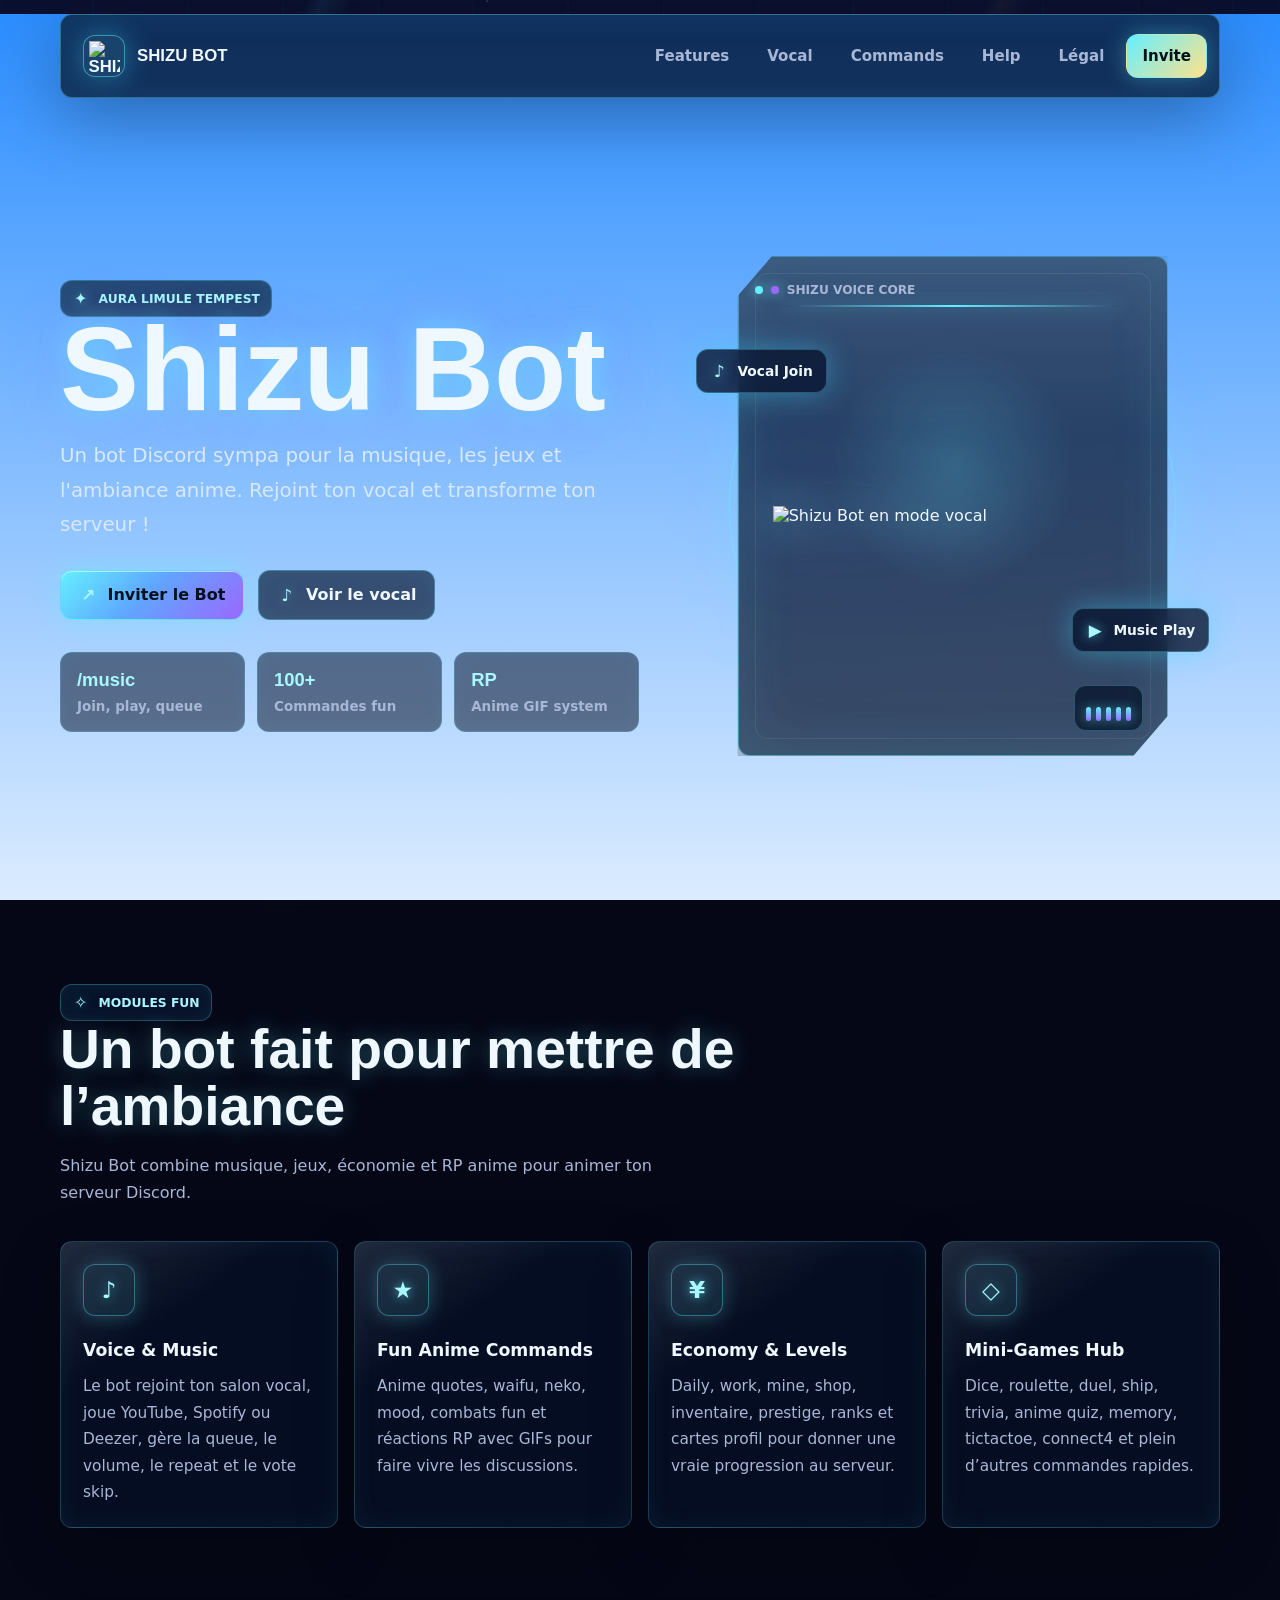
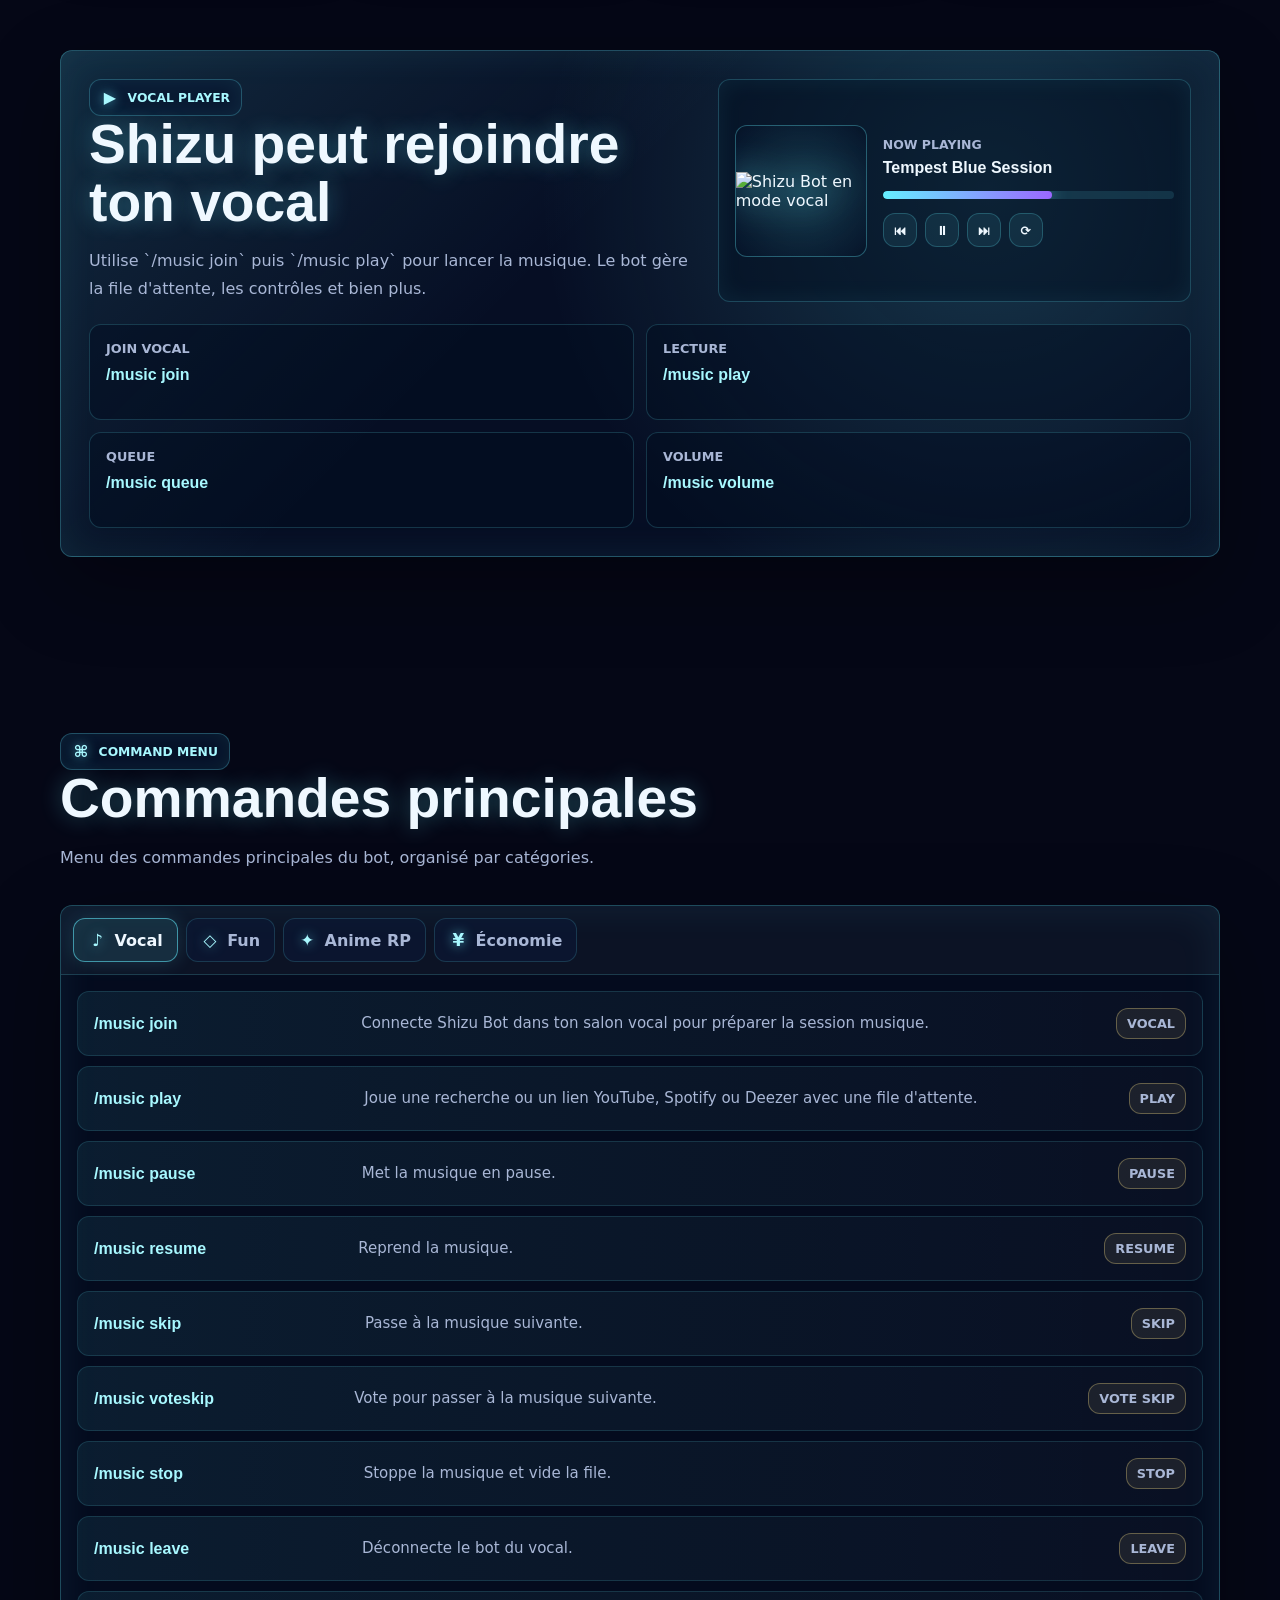
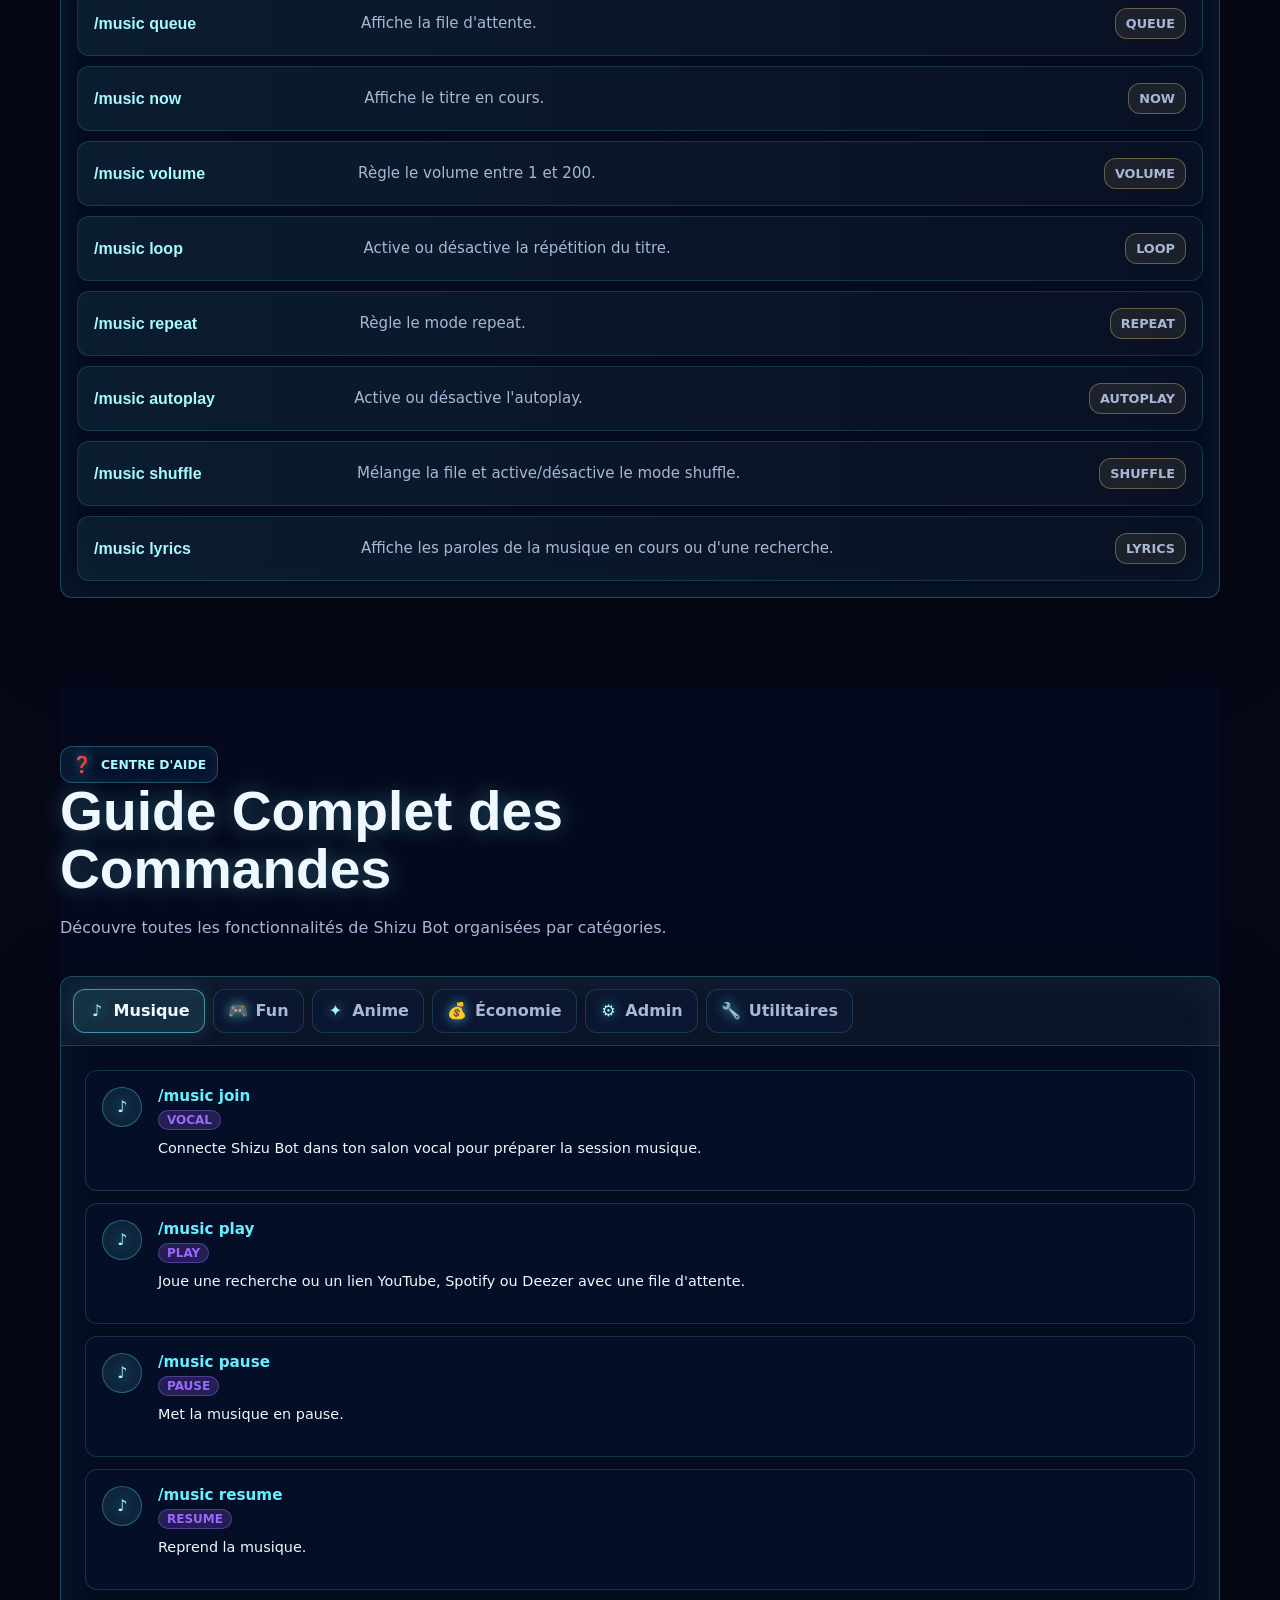
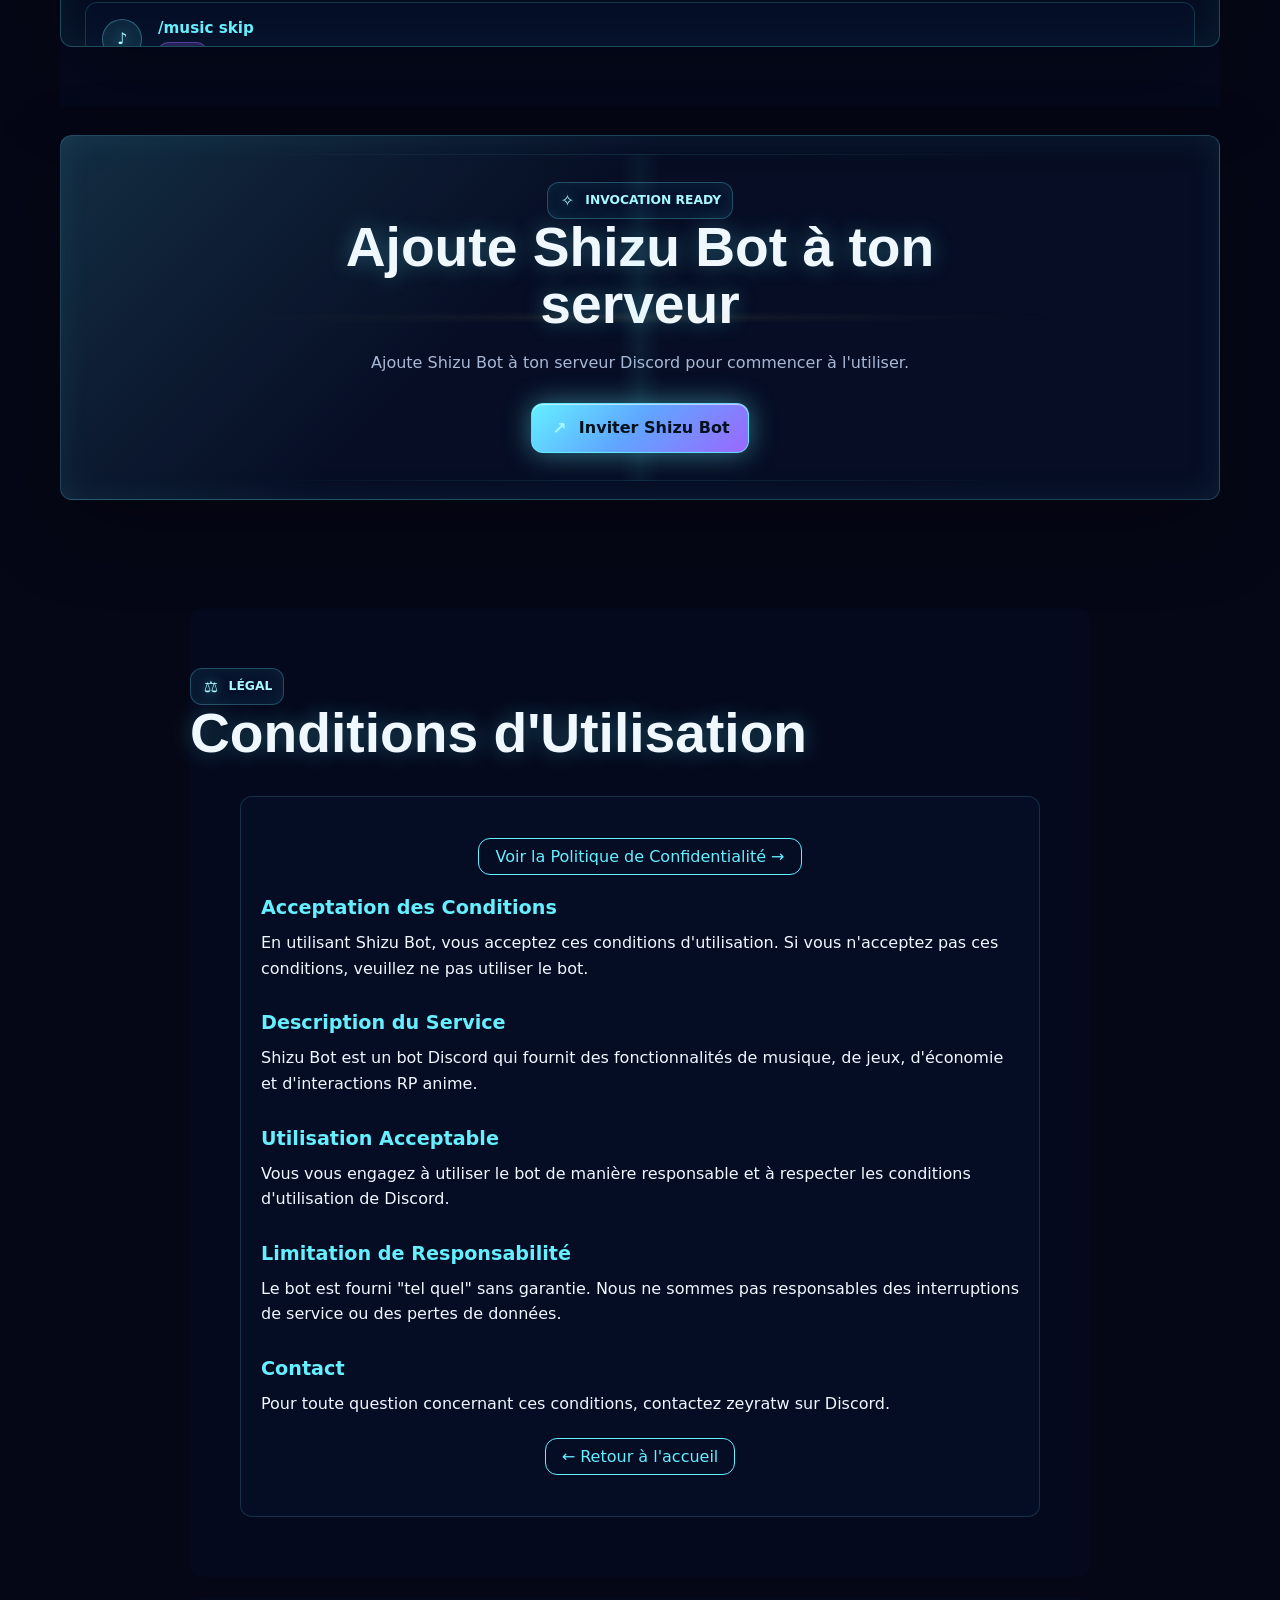
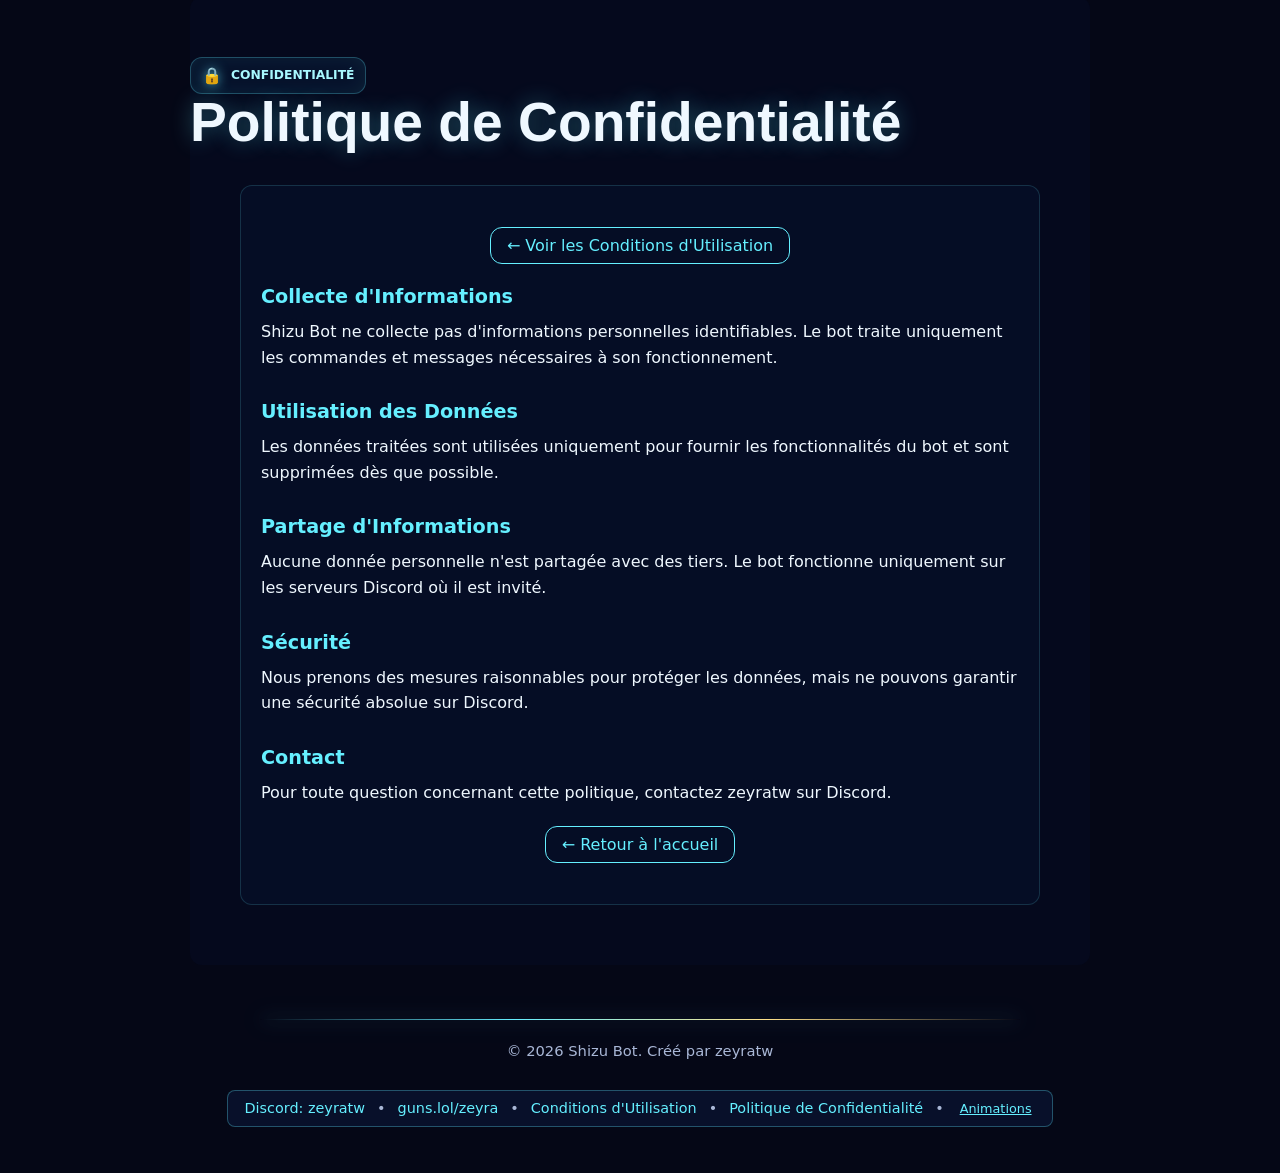
==== commit 460539f2: "Initial commit - Site Shizu Bot avec securite et responsive design" ====
--- a/index3.html
+++ b/index3.html
@@ -2,22 +2,47 @@
 <html lang="fr">
   <head>
     <meta charset="UTF-8" />
-    <meta name="viewport" content="width=device-width, initial-scale=1.0" />
-    <meta
-      name="description"
-      content="Shizu Bot, bot Discord fun avec musique, vocal, mini-jeux, économie, RP anime et ambiance Tempest slime."
-    />
+    <meta name="viewport" content="width=device-width, initial-scale=1.0, viewport-fit=cover" />
+    <meta http-equiv="X-UA-Compatible" content="ie=edge" />
+    <meta name="description" content="Shizu Bot, bot Discord fun avec musique, vocal, mini-jeux, économie, RP anime et ambiance Tempest slime." />
+    <meta name="keywords" content="Discord bot, musique, jeux, anime, RPG" />
+    <meta name="theme-color" content="#050716" />
+    <meta name="mobile-web-app-capable" content="yes" />
+    <meta name="apple-mobile-web-app-capable" content="yes" />
+    <meta name="apple-mobile-web-app-status-bar-style" content="black-translucent" />
+    
+    <!-- Security Headers -->
+    <meta http-equiv="Content-Security-Policy" content="default-src 'self'; script-src 'self' 'unsafe-inline'; style-src 'self' 'unsafe-inline' https://fonts.googleapis.com; font-src 'self' https://fonts.gstatic.com; img-src 'self' https:; connect-src 'self' https://discord.com; frame-ancestors 'none';" />
+    <meta http-equiv="X-Content-Type-Options" content="nosniff" />
+    <meta http-equiv="X-Frame-Options" content="DENY" />
+    <meta http-equiv="X-XSS-Protection" content="1; mode=block" />
+    <meta name="referrer" content="strict-origin-when-cross-origin" />
+    
     <title>Shizu Bot - Fun Discord Tempest</title>
     <link rel="preconnect" href="https://fonts.googleapis.com" />
     <link rel="preconnect" href="https://fonts.gstatic.com" crossorigin />
+    <link rel="dns-prefetch" href="https://discord.com" />
     <link
       href="https://fonts.googleapis.com/css2?family=Inter:wght@400;500;600;700;800&family=Orbitron:wght@600;700;800&display=swap"
       rel="stylesheet"
     />
     <link rel="stylesheet" href="styles.css" />
+    <link rel="preload" as="script" href="script.js" />
   </head>
   <body>
+    <noscript>
+      <div style="display: flex; align-items: center; justify-content: center; height: 100vh; background: #050716; color: #eff8ff; font-family: Inter, sans-serif;">
+        <div style="text-align: center; padding: 20px;">
+          <h1>JavaScript requis</h1>
+          <p>Ce site nécessite JavaScript pour fonctionner correctement. Veuillez activer JavaScript dans vos paramètres de navigateur.</p>
+        </div>
+      </div>
+    </noscript>
+
     <canvas id="mana-field" aria-hidden="true"></canvas>
+
+    <!-- Background overlay pour mobile -->
+    <div class="mobile-bg-overlay" aria-hidden="true"></div>
 
     <svg class="svg-sprite" aria-hidden="true" focusable="false">
       <symbol id="shizu-slime" viewBox="0 0 720 720">
@@ -79,7 +104,7 @@
     <header class="site-header" data-reveal>
       <a class="brand" href="#home" aria-label="Accueil Shizu Bot">
         <span class="brand-mark">
-          <img src="https://i.pinimg.com/736x/9b/84/fc/9b84fc60347b1f7c6ce15f18c73d8eff.jpg" alt="Shizu Bot Logo">
+          <img src="https://i.pinimg.com/736x/9b/84/fc/9b84fc60347b1f7c6ce15f18c73d8eff.jpg" alt="Shizu Bot Logo" loading="lazy" decoding="async">
         </span>
         <span>Shizu Bot</span>
       </a>
@@ -149,7 +174,7 @@
               <span></span>
               <strong>Shizu Voice Core</strong>
             </div>
-            <img src="https://i.pinimg.com/736x/fc/eb/41/fceb41ed28b6e8abd4018a75028c76b3.jpg" alt="Shizu Bot en mode vocal" class="slime-portrait">
+            <img src="https://i.pinimg.com/736x/fc/eb/41/fceb41ed28b6e8abd4018a75028c76b3.jpg" alt="Shizu Bot en mode vocal" class="slime-portrait" loading="lazy" decoding="async">
             <div class="equalizer" aria-hidden="true">
               <span></span>
               <span></span>
@@ -221,7 +246,7 @@
 
           <div class="player-card">
             <div class="player-cover">
-              <img src="https://i.pinimg.com/736x/37/28/35/37283551f4cd5f0e9d86f3303c38e00e.jpg" alt="Shizu Bot en mode vocal">
+              <img src="https://i.pinimg.com/736x/37/28/35/37283551f4cd5f0e9d86f3303c38e00e.jpg" alt="Shizu Bot en mode vocal" loading="lazy" decoding="async">
             </div>
             <div class="player-info">
               <span>Now Playing</span>
@@ -320,7 +345,8 @@
           <div class="help-list" id="help-list" aria-live="polite"></div>
         </div>
       </section>
-
+    
+      
       <section id="invite" class="invite section-shell">
         <div class="invite-card" data-reveal>
           <div class="invite-sigil" aria-hidden="true"></div>
@@ -413,6 +439,8 @@
         <a href="#terms">Conditions d'Utilisation</a>
         <span>•</span>
         <a href="#privacy">Politique de Confidentialité</a>
+        <span>•</span>
+        <button id="toggle-animations" class="animation-toggle" type="button" title="Désactiver les animations">Animations</button>
       </div>
     </footer>
 
--- a/styles.css
+++ b/styles.css
@@ -1,1743 +1,2028 @@
-:root {
-  --bg-abyss: #050716;
-  --bg-night: #0a1030;
-  --panel: rgba(9, 17, 45, 0.68);
-  --panel-strong: rgba(10, 24, 57, 0.84);
-  --line: rgba(125, 232, 255, 0.34);
-  --cyan: #65efff;
-  --cyan-soft: #a8f8ff;
-  --blue: #298cff;
-  --violet: #9b67ff;
-  --magenta: #ff69d2;
-  --gold: #ffe28a;
-  --mint: #7fffd0;
-  --text: #eff8ff;
-  --muted: #a9b7d6;
-  --shadow-cyan: 0 0 28px rgba(60, 217, 255, 0.42);
-  --shadow-violet: 0 0 34px rgba(152, 93, 255, 0.34);
-  --radius: 8px;
-  --nav-height: 78px;
-}
-
-* {
-  box-sizing: border-box;
-}
-
-html {
-  min-height: 100%;
-  background: var(--bg-abyss);
-  scroll-behavior: smooth;
-}
-
-body {
-  min-height: 100vh;
-  margin: 0;
-  color: var(--text);
-  font-family: "Inter", system-ui, sans-serif;
-  background: linear-gradient(to bottom, #298cff 0%, #ffffff 100%);
-  background-size: 120% 120%;
-  overflow-x: hidden;
-  animation: worldShift 18s ease-in-out infinite alternate;
-}
-
-body::before {
-  position: fixed;
-  inset: 0;
-  z-index: -4;
-  pointer-events: none;
-  content: "";
-  background:
-    linear-gradient(rgba(255, 255, 255, 0.025) 1px, transparent 1px),
-    linear-gradient(90deg, rgba(255, 255, 255, 0.025) 1px, transparent 1px);
-  background-size: 64px 64px;
-  mask-image: linear-gradient(to bottom, transparent, black 12%, black 76%, transparent);
-}
-
-body::after {
-  position: fixed;
-  inset: 0;
-  z-index: -3;
-  pointer-events: none;
-  content: "";
-  background:
-    linear-gradient(115deg, transparent 0 18%, rgba(101, 239, 255, 0.08) 19%, transparent 21% 58%, rgba(255, 226, 138, 0.05) 59%, transparent 61%),
-    repeating-linear-gradient(90deg, transparent 0 92px, rgba(125, 232, 255, 0.035) 93px, transparent 95px);
-}
-
-a {
-  color: inherit;
-  text-decoration: none;
-}
-
-button,
-a {
-  -webkit-tap-highlight-color: transparent;
-}
-
-button {
-  color: inherit;
-  font: inherit;
-}
-
-img {
-  display: block;
-  max-width: 100%;
-}
-
-.svg-sprite {
-  position: absolute;
-  width: 0;
-  height: 0;
-  overflow: hidden;
-}
-
-#mana-field {
-  position: fixed;
-  inset: 0;
-  z-index: -2;
-  pointer-events: none;
-}
-
-.ambient {
-  position: fixed;
-  z-index: -1;
-  width: 52vw;
-  height: 9rem;
-  pointer-events: none;
-  border: 1px solid rgba(125, 232, 255, 0.08);
-  opacity: 0.58;
-  filter: blur(18px);
-  transform: rotate(-18deg);
-  clip-path: polygon(7% 10%, 100% 0, 92% 78%, 0 100%);
-  animation: auraDrift 14s ease-in-out infinite alternate;
-}
-
-.ambient-one {
-  top: 12%;
-  left: -10%;
-  background: linear-gradient(90deg, transparent, rgba(96, 235, 255, 0.2), transparent);
-}
-
-.ambient-two {
-  right: -18%;
-  bottom: 22%;
-  background: linear-gradient(90deg, transparent, rgba(157, 100, 255, 0.22), transparent);
-  animation-delay: -5s;
-}
-
-.ambient-three {
-  bottom: 5%;
-  left: 18%;
-  width: 36vw;
-  background: linear-gradient(90deg, transparent, rgba(255, 226, 138, 0.12), transparent);
-  animation-delay: -9s;
-}
-
-.section-shell {
-  width: min(1160px, calc(100% - 40px));
-  margin: 0 auto;
-}
-
-.site-header {
-  position: sticky;
-  top: 14px;
-  z-index: 20;
-  display: flex;
-  align-items: center;
-  justify-content: space-between;
-  width: min(1160px, calc(100% - 40px));
-  min-height: var(--nav-height);
-  margin: 14px auto 0;
-  padding: 12px;
-  border: 1px solid var(--line);
-  border-radius: 12px;
-  background: rgba(6, 14, 34, 0.74);
-  box-shadow: 0 18px 70px rgba(0, 0, 0, 0.32), inset 0 0 34px rgba(77, 208, 255, 0.08);
-  backdrop-filter: blur(18px);
-}
-
-.brand {
-  display: inline-flex;
-  align-items: center;
-  gap: 12px;
-  padding: 8px 10px;
-  font-family: "Orbitron", sans-serif;
-  font-size: 1.05rem;
-  font-weight: 800;
-  letter-spacing: 0;
-  text-transform: uppercase;
-}
-
-.brand-mark {
-  display: grid;
-  width: 42px;
-  height: 42px;
-  place-items: center;
-  border: 1px solid rgba(101, 239, 255, 0.48);
-  border-radius: 12px;
-  background: rgba(101, 239, 255, 0.1);
-  box-shadow: var(--shadow-cyan);
-}
-
-.brand-mark img,
-.brand-mark svg {
-  width: 31px;
-  height: 31px;
-}
-
-.site-nav {
-  display: flex;
-  align-items: center;
-  gap: 6px;
-}
-
-.site-nav a {
-  padding: 12px 15px;
-  border: 1px solid transparent;
-  border-radius: 12px;
-  color: var(--muted);
-  font-size: 0.94rem;
-  font-weight: 700;
-  transition: 180ms ease;
-}
-
-.site-nav a:hover,
-.site-nav a:focus-visible {
-  color: var(--text);
-  border-color: rgba(101, 239, 255, 0.28);
-  background: rgba(101, 239, 255, 0.08);
-  box-shadow: 0 0 24px rgba(101, 239, 255, 0.17);
-}
-
-.site-nav .nav-invite {
-  color: #04101b;
-  background: linear-gradient(135deg, var(--cyan), var(--gold));
-  box-shadow: 0 0 22px rgba(101, 239, 255, 0.35);
-}
-
-.nav-toggle {
-  display: none;
-  width: 44px;
-  height: 44px;
-  place-items: center;
-  border: 1px solid rgba(101, 239, 255, 0.36);
-  border-radius: 12px;
-  background: rgba(101, 239, 255, 0.08);
-  cursor: pointer;
-}
-
-.menu-lines,
-.menu-lines::before,
-.menu-lines::after {
-  display: block;
-  width: 22px;
-  height: 3px;
-  border-radius: 999px;
-  background: var(--text);
-  box-shadow: 0 0 12px rgba(101, 239, 255, 0.64);
-}
-
-.menu-lines {
-  position: relative;
-}
-
-.menu-lines::before,
-.menu-lines::after {
-  position: absolute;
-  left: 0;
-  content: "";
-}
-
-.menu-lines::before {
-  top: -8px;
-}
-
-.menu-lines::after {
-  top: 8px;
-}
-
-.ui-icon {
-  display: inline-grid;
-  min-width: 1.1em;
-  place-items: center;
-  color: var(--cyan-soft);
-  font-weight: 900;
-  text-shadow: 0 0 12px rgba(101, 239, 255, 0.72);
-}
-
-.hero {
-  display: grid;
-  grid-template-columns: minmax(0, 1.04fr) minmax(320px, 0.96fr);
-  gap: 46px;
-  min-height: calc(100vh - var(--nav-height) - 24px);
-  padding: 96px 0 78px;
-  align-items: center;
-}
-
-.eyebrow {
-  display: inline-flex;
-  align-items: center;
-  gap: 9px;
-  width: fit-content;
-  padding: 8px 11px;
-  border: 1px solid rgba(101, 239, 255, 0.28);
-  border-radius: 12px;
-  color: var(--cyan-soft);
-  background: rgba(8, 23, 50, 0.68);
-  box-shadow: inset 0 0 20px rgba(101, 239, 255, 0.08);
-  font-size: 0.77rem;
-  font-weight: 800;
-  letter-spacing: 0;
-  text-transform: uppercase;
-}
-
-.eyebrow svg {
-  width: 16px;
-  height: 16px;
-}
-
-.eyebrow .ui-icon {
-  font-size: 1rem;
-}
-
-h1,
-h2,
-h3,
-p {
-  margin-top: 0;
-}
-
-h1,
-h2 {
-  font-family: "Orbitron", sans-serif;
-  letter-spacing: 0;
-}
-
-h1 {
-  margin-bottom: 18px;
-  font-size: 7.4rem;
-  line-height: 0.88;
-  text-shadow: 0 0 28px rgba(101, 239, 255, 0.68), 0 0 58px rgba(155, 103, 255, 0.36);
-}
-
-h2 {
-  margin-bottom: 16px;
-  font-size: 3.45rem;
-  line-height: 1.04;
-  text-shadow: 0 0 22px rgba(101, 239, 255, 0.32);
-}
-
-h3 {
-  margin-bottom: 12px;
-  font-size: 1.08rem;
-  line-height: 1.25;
-}
-
-p {
-  color: var(--muted);
-  line-height: 1.72;
-}
-
-.hero-slogan {
-  width: min(630px, 100%);
-  margin-bottom: 28px;
-  color: #d8e8ff;
-  font-size: 1.24rem;
-}
-
-.hero-actions,
-.support-card,
-.site-footer,
-.footer-line {
-  display: flex;
-  align-items: center;
-}
-
-.hero-actions {
-  flex-wrap: wrap;
-  gap: 14px;
-  margin-bottom: 32px;
-}
-
-.btn {
-  position: relative;
-  display: inline-flex;
-  min-height: 50px;
-  align-items: center;
-  justify-content: center;
-  gap: 10px;
-  padding: 0 18px;
-  overflow: hidden;
-  border-radius: 12px;
-  font-weight: 800;
-  isolation: isolate;
-  transition: transform 180ms ease, border-color 180ms ease, box-shadow 180ms ease;
-}
-
-.btn svg {
-  width: 19px;
-  height: 19px;
-}
-
-.btn::before {
-  position: absolute;
-  inset: -2px;
-  z-index: -1;
-  content: "";
-  background: linear-gradient(120deg, transparent, rgba(255, 255, 255, 0.55), transparent);
-  transform: translateX(-140%);
-  transition: transform 520ms ease;
-}
-
-.btn:hover {
-  transform: translateY(-2px);
-}
-
-.btn:hover::before {
-  transform: translateX(140%);
-}
-
-.btn-primary {
-  border: 1px solid rgba(101, 239, 255, 0.76);
-  color: #03111c;
-  background: linear-gradient(135deg, var(--cyan) 0%, #5fa7ff 46%, var(--violet) 100%);
-  box-shadow: 0 0 28px rgba(101, 239, 255, 0.46), inset 0 1px 0 rgba(255, 255, 255, 0.55);
-  animation: pulseButton 2.8s ease-in-out infinite;
-}
-
-.btn-secondary {
-  border: 1px solid rgba(101, 239, 255, 0.34);
-  color: var(--text);
-  background: rgba(11, 25, 55, 0.7);
-  box-shadow: inset 0 0 24px rgba(101, 239, 255, 0.08);
-}
-
-.hero-stats {
-  display: grid;
-  grid-template-columns: repeat(3, minmax(0, 1fr));
-  gap: 12px;
-  width: min(600px, 100%);
-}
-
-.hero-stats div {
-  padding: 16px;
-  border: 1px solid rgba(101, 239, 255, 0.2);
-  border-radius: 12px;
-  background: rgba(8, 18, 42, 0.54);
-  box-shadow: inset 0 0 18px rgba(101, 239, 255, 0.06);
-}
-
-.hero-stats strong {
-  display: block;
-  margin-bottom: 5px;
-  color: var(--cyan-soft);
-  font-family: "Orbitron", sans-serif;
-  font-size: 1.15rem;
-}
-
-.hero-stats span {
-  color: var(--muted);
-  font-size: 0.84rem;
-  font-weight: 700;
-}
-
-.hero-visual {
-  position: relative;
-  display: grid;
-  min-height: 560px;
-  place-items: center;
-}
-
-.anime-window {
-  position: relative;
-  display: grid;
-  width: min(430px, 82vw);
-  min-height: 500px;
-  place-items: center;
-  overflow: hidden;
-  border: 1px solid rgba(101, 239, 255, 0.44);
-  border-radius: 12px;
-  background:
-    radial-gradient(circle at 50% 42%, rgba(101, 239, 255, 0.2), transparent 34%),
-    linear-gradient(180deg, rgba(255, 255, 255, 0.12), transparent 36%),
-    rgba(7, 18, 45, 0.72);
-  box-shadow: 0 32px 90px rgba(0, 0, 0, 0.44), inset 0 0 60px rgba(101, 239, 255, 0.12);
-  backdrop-filter: blur(18px);
-  clip-path: polygon(0 8%, 8% 0, 100% 0, 100% 92%, 92% 100%, 0 100%);
-  animation: floatCore 5.4s ease-in-out infinite;
-}
-
-.anime-window::before,
-.anime-window::after {
-  position: absolute;
-  content: "";
-  pointer-events: none;
-}
-
-.anime-window::before {
-  inset: 16px;
-  border: 1px solid rgba(255, 255, 255, 0.08);
-  border-radius: 12px;
-}
-
-.anime-window::after {
-  width: 78%;
-  height: 2px;
-  top: 48px;
-  background: linear-gradient(90deg, transparent, var(--cyan), transparent);
-  box-shadow: 0 0 18px rgba(101, 239, 255, 0.7);
-}
-
-.anime-window-bar {
-  position: absolute;
-  top: 16px;
-  right: 16px;
-  left: 16px;
-  display: flex;
-  min-height: 34px;
-  align-items: center;
-  gap: 8px;
-  color: var(--muted);
-  font-size: 0.76rem;
-  font-weight: 900;
-  text-transform: uppercase;
-}
-
-.anime-window-bar span {
-  width: 8px;
-  height: 8px;
-  border-radius: 999px;
-  background: var(--cyan);
-  box-shadow: 0 0 12px rgba(101, 239, 255, 0.72);
-}
-
-.anime-window-bar span:nth-child(2) {
-  background: var(--violet);
-}
-
-.slime-portrait {
-  width: min(360px, 86%);
-  margin-top: 18px;
-  filter: drop-shadow(0 0 22px rgba(101, 239, 255, 0.78)) drop-shadow(0 0 48px rgba(155, 103, 255, 0.38));
-  animation: portraitPulse 4.2s ease-in-out infinite;
-}
-
-.equalizer {
-  position: absolute;
-  right: 24px;
-  bottom: 24px;
-  display: flex;
-  height: 46px;
-  align-items: end;
-  gap: 5px;
-  padding: 9px 11px;
-  border: 1px solid rgba(101, 239, 255, 0.28);
-  border-radius: 12px;
-  background: rgba(5, 18, 40, 0.72);
-}
-
-.equalizer span {
-  width: 5px;
-  height: 14px;
-  border-radius: 999px;
-  background: linear-gradient(var(--cyan), var(--violet));
-  box-shadow: 0 0 12px rgba(101, 239, 255, 0.68);
-  animation: equalize 900ms ease-in-out infinite;
-}
-
-.equalizer span:nth-child(2) {
-  animation-delay: -120ms;
-}
-
-.equalizer span:nth-child(3) {
-  animation-delay: -280ms;
-}
-
-.equalizer span:nth-child(4) {
-  animation-delay: -440ms;
-}
-
-.equalizer span:nth-child(5) {
-  animation-delay: -600ms;
-}
-
-.summon-ring {
-  position: absolute;
-  display: grid;
-  width: min(82vw, 520px);
-  aspect-ratio: 1;
-  place-items: center;
-  filter: drop-shadow(0 0 34px rgba(101, 239, 255, 0.38));
-}
-
-.summon-ring span {
-  position: absolute;
-  inset: 7%;
-  border: 1px solid rgba(101, 239, 255, 0.52);
-  border-radius: 50%;
-  box-shadow: inset 0 0 28px rgba(101, 239, 255, 0.12), 0 0 34px rgba(101, 239, 255, 0.18);
-  animation: rotateRing 16s linear infinite;
-}
-
-.summon-ring span:nth-child(2) {
-  inset: 18%;
-  border-color: rgba(255, 226, 138, 0.35);
-  animation-duration: 11s;
-  animation-direction: reverse;
-  clip-path: polygon(0 0, 100% 0, 100% 44%, 51% 44%, 51% 100%, 0 100%);
-}
-
-.summon-ring span:nth-child(3) {
-  inset: 29%;
-  border-color: rgba(155, 103, 255, 0.48);
-  animation-duration: 8s;
-  border-style: dashed;
-}
-
-.core-card {
-  position: relative;
-  display: grid;
-  width: min(380px, 78vw);
-  min-height: 455px;
-  place-items: center;
-  border: 1px solid rgba(101, 239, 255, 0.42);
-  border-radius: 12px;
-  background:
-    linear-gradient(180deg, rgba(255, 255, 255, 0.12), transparent 36%),
-    rgba(7, 18, 45, 0.72);
-  box-shadow: 0 32px 90px rgba(0, 0, 0, 0.44), inset 0 0 60px rgba(101, 239, 255, 0.12);
-  backdrop-filter: blur(18px);
-  clip-path: polygon(0 8%, 8% 0, 100% 0, 100% 92%, 92% 100%, 0 100%);
-  animation: floatCore 5.4s ease-in-out infinite;
-}
-
-.core-card::before,
-.core-card::after {
-  position: absolute;
-  content: "";
-  pointer-events: none;
-}
-
-.core-card::before {
-  inset: 16px;
-  border: 1px solid rgba(255, 255, 255, 0.08);
-  border-radius: 12px;
-}
-
-.core-card::after {
-  width: 78%;
-  height: 2px;
-  top: 28px;
-  background: linear-gradient(90deg, transparent, var(--cyan), transparent);
-  box-shadow: 0 0 18px rgba(101, 239, 255, 0.7);
-}
-
-.core-crest {
-  width: min(250px, 68%);
-  filter: drop-shadow(0 0 22px rgba(101, 239, 255, 0.75)) drop-shadow(0 0 46px rgba(155, 103, 255, 0.42));
-}
-
-.core-status {
-  position: absolute;
-  right: 18px;
-  bottom: 18px;
-  display: inline-flex;
-  align-items: center;
-  gap: 8px;
-  padding: 9px 11px;
-  border: 1px solid rgba(127, 255, 208, 0.36);
-  border-radius: 12px;
-  color: #dffff4;
-  background: rgba(7, 28, 45, 0.78);
-  font-size: 0.78rem;
-  font-weight: 800;
-}
-
-.status-dot {
-  width: 9px;
-  height: 9px;
-  border-radius: 999px;
-  background: var(--mint);
-  box-shadow: 0 0 12px var(--mint);
-}
-
-.floating-panel {
-  position: absolute;
-  display: inline-flex;
-  align-items: center;
-  gap: 9px;
-  padding: 11px 13px;
-  border: 1px solid rgba(101, 239, 255, 0.28);
-  border-radius: 12px;
-  background: rgba(8, 21, 48, 0.78);
-  box-shadow: var(--shadow-cyan);
-  backdrop-filter: blur(14px);
-  font-size: 0.86rem;
-  font-weight: 800;
-  animation: panelFloat 4.4s ease-in-out infinite;
-}
-
-.floating-panel svg {
-  width: 18px;
-  height: 18px;
-  color: var(--cyan);
-}
-
-.panel-left {
-  top: 22%;
-  left: 2%;
-}
-
-.panel-right {
-  right: 2%;
-  bottom: 24%;
-  animation-delay: -1.7s;
-}
-
-.features,
-.commands,
-.support,
-.invite,
-.voice {
-  padding: 88px 0;
-}
-
-.section-heading {
-  max-width: 760px;
-  margin-bottom: 34px;
-}
-
-.section-heading p {
-  max-width: 650px;
-  margin-bottom: 0;
-}
-
-.feature-grid {
-  display: grid;
-  grid-template-columns: repeat(4, minmax(0, 1fr));
-  gap: 16px;
-}
-
-.feature-card {
-  position: relative;
-  min-height: 278px;
-  padding: 22px;
-  overflow: hidden;
-  border: 1px solid rgba(101, 239, 255, 0.22);
-  border-radius: 12px;
-  background:
-    linear-gradient(145deg, rgba(255, 255, 255, 0.1), transparent 32%),
-    rgba(7, 17, 42, 0.66);
-  box-shadow: inset 0 0 28px rgba(101, 239, 255, 0.06), 0 20px 60px rgba(0, 0, 0, 0.24);
-  backdrop-filter: blur(16px);
-  transition: transform 220ms ease, border-color 220ms ease, box-shadow 220ms ease;
-}
-
-.feature-card::before {
-  position: absolute;
-  inset: 0;
-  content: "";
-  background: linear-gradient(120deg, transparent 0 28%, rgba(101, 239, 255, 0.18) 42%, transparent 58%);
-  opacity: 0;
-  transform: translateX(-42%);
-  transition: 360ms ease;
-}
-
-.feature-card:hover {
-  border-color: rgba(101, 239, 255, 0.58);
-  box-shadow: 0 0 36px rgba(101, 239, 255, 0.22), inset 0 0 36px rgba(101, 239, 255, 0.1);
-  transform: translateY(-8px);
-  animation: breatheCard 1.8s ease-in-out infinite alternate;
-}
-
-.feature-card:hover::before {
-  opacity: 1;
-  transform: translateX(48%);
-}
-
-.feature-icon {
-  display: grid;
-  width: 52px;
-  height: 52px;
-  margin-bottom: 24px;
-  place-items: center;
-  border: 1px solid rgba(101, 239, 255, 0.36);
-  border-radius: 12px;
-  color: var(--cyan);
-  background: rgba(101, 239, 255, 0.09);
-  box-shadow: 0 0 20px rgba(101, 239, 255, 0.28);
-}
-
-.feature-icon svg {
-  width: 25px;
-  height: 25px;
-}
-
-.feature-icon .ui-icon {
-  font-size: 1.45rem;
-}
-
-.feature-card p {
-  margin-bottom: 0;
-  font-size: 0.96rem;
-}
-
-.kingdom {
-  padding: 34px 0 78px;
-}
-
-.kingdom-panel {
-  display: grid;
-  grid-template-columns: minmax(0, 1fr) minmax(280px, 0.7fr);
-  gap: 28px;
-  padding: 28px;
-  border: 1px solid rgba(255, 226, 138, 0.2);
-  border-radius: 12px;
-  background:
-    linear-gradient(135deg, rgba(101, 239, 255, 0.12), transparent 38%),
-    linear-gradient(315deg, rgba(255, 226, 138, 0.1), transparent 44%),
-    rgba(7, 18, 42, 0.66);
-  box-shadow: inset 0 0 34px rgba(255, 226, 138, 0.04), 0 28px 80px rgba(0, 0, 0, 0.28);
-  backdrop-filter: blur(16px);
-}
-
-.kingdom-copy p {
-  max-width: 650px;
-  margin-bottom: 0;
-}
-
-.system-grid {
-  display: grid;
-  grid-template-columns: repeat(2, minmax(0, 1fr));
-  gap: 12px;
-}
-
-.system-grid div {
-  min-height: 96px;
-  padding: 16px;
-  border: 1px solid rgba(101, 239, 255, 0.18);
-  border-radius: 12px;
-  background: rgba(3, 14, 33, 0.48);
-}
-
-.system-grid span,
-.command-item span {
-  display: block;
-  color: var(--muted);
-  font-size: 0.8rem;
-  font-weight: 800;
-  text-transform: uppercase;
-}
-
-.system-grid strong {
-  display: block;
-  margin-top: 10px;
-  color: var(--gold);
-  font-family: "Orbitron", sans-serif;
-  font-size: 1.42rem;
-}
-
-.voice {
-  padding-top: 34px;
-}
-
-.voice-panel {
-  display: grid;
-  grid-template-columns: minmax(0, 1fr) minmax(260px, 0.78fr);
-  gap: 22px;
-  align-items: stretch;
-  padding: 28px;
-  border: 1px solid rgba(101, 239, 255, 0.28);
-  border-radius: 12px;
-  background:
-    radial-gradient(circle at 80% 28%, rgba(101, 239, 255, 0.18), transparent 28rem),
-    linear-gradient(135deg, rgba(101, 239, 255, 0.12), transparent 42%),
-    rgba(7, 18, 42, 0.72);
-  box-shadow: 0 28px 80px rgba(0, 0, 0, 0.32), inset 0 0 42px rgba(101, 239, 255, 0.08);
-  backdrop-filter: blur(16px);
-}
-
-.voice-copy p {
-  max-width: 660px;
-  margin-bottom: 0;
-}
-
-.player-card {
-  display: grid;
-  grid-template-columns: 132px minmax(0, 1fr);
-  gap: 16px;
-  align-items: center;
-  padding: 16px;
-  border: 1px solid rgba(101, 239, 255, 0.24);
-  border-radius: 12px;
-  background: rgba(3, 14, 33, 0.5);
-  box-shadow: inset 0 0 24px rgba(101, 239, 255, 0.08);
-}
-
-.player-cover {
-  display: grid;
-  aspect-ratio: 1;
-  place-items: center;
-  overflow: hidden;
-  border: 1px solid rgba(101, 239, 255, 0.32);
-  border-radius: 12px;
-  background: radial-gradient(circle, rgba(101, 239, 255, 0.16), rgba(5, 18, 40, 0.72));
-}
-
-.player-cover img,
-.player-cover svg {
-  width: 118%;
-  filter: drop-shadow(0 0 16px rgba(101, 239, 255, 0.66));
-}
-
-.player-info span {
-  color: var(--muted);
-  font-size: 0.78rem;
-  font-weight: 900;
-  text-transform: uppercase;
-}
-
-.player-info strong {
-  display: block;
-  margin: 6px 0 14px;
-  font-family: "Orbitron", sans-serif;
-  font-size: 1rem;
-}
-
-.player-progress {
-  height: 8px;
-  overflow: hidden;
-  border-radius: 999px;
-  background: rgba(101, 239, 255, 0.12);
-}
-
-.player-progress span {
-  display: block;
-  width: 58%;
-  height: 100%;
-  border-radius: inherit;
-  background: linear-gradient(90deg, var(--cyan), var(--violet));
-  box-shadow: 0 0 18px rgba(101, 239, 255, 0.62);
-  animation: progressFlow 4s ease-in-out infinite alternate;
-}
-
-.player-controls {
-  display: flex;
-  gap: 8px;
-  margin-top: 14px;
-}
-
-.player-controls span {
-  display: grid;
-  width: 34px;
-  height: 34px;
-  place-items: center;
-  border: 1px solid rgba(101, 239, 255, 0.22);
-  border-radius: 12px;
-  color: var(--text);
-  background: rgba(101, 239, 255, 0.08);
-}
-
-.voice-grid {
-  grid-column: 1 / -1;
-}
-
-.voice-grid strong {
-  color: var(--cyan-soft);
-  font-size: 1rem;
-}
-
-.command-console {
-  overflow: hidden;
-  border: 1px solid rgba(101, 239, 255, 0.28);
-  border-radius: 12px;
-  background: rgba(5, 14, 34, 0.74);
-  box-shadow: 0 32px 90px rgba(0, 0, 0, 0.32), inset 0 0 42px rgba(101, 239, 255, 0.08);
-  backdrop-filter: blur(18px);
-}
-
-.command-tabs {
-  display: flex;
-  gap: 8px;
-  padding: 12px;
-  border-bottom: 1px solid rgba(101, 239, 255, 0.18);
-  background: rgba(255, 255, 255, 0.03);
-}
-
-.command-tab {
-  display: inline-flex;
-  min-height: 44px;
-  align-items: center;
-  justify-content: center;
-  gap: 8px;
-  padding: 0 14px;
-  border: 1px solid rgba(101, 239, 255, 0.16);
-  border-radius: 12px;
-  color: var(--muted);
-  background: rgba(12, 26, 58, 0.52);
-  cursor: pointer;
-  font-weight: 800;
-  transition: 180ms ease;
-}
-
-.command-tab svg {
-  width: 18px;
-  height: 18px;
-}
-
-.command-tab .ui-icon,
-.btn .ui-icon,
-.floating-panel .ui-icon {
-  font-size: 1.05rem;
-}
-
-.command-tab:hover,
-.command-tab.active {
-  color: var(--text);
-  border-color: rgba(101, 239, 255, 0.54);
-  background: rgba(101, 239, 255, 0.12);
-  box-shadow: 0 0 20px rgba(101, 239, 255, 0.16);
-}
-
-.command-list {
-  display: grid;
-  gap: 10px;
-  padding: 16px;
-}
-
-.command-item {
-  display: grid;
-  grid-template-columns: minmax(150px, 0.34fr) minmax(0, 1fr) auto;
-  gap: 16px;
-  align-items: center;
-  padding: 16px;
-  border: 1px solid rgba(101, 239, 255, 0.14);
-  border-radius: 12px;
-  background: linear-gradient(90deg, rgba(101, 239, 255, 0.08), rgba(255, 255, 255, 0.025));
-  transition: 180ms ease;
-}
-
-.command-item:hover {
-  border-color: rgba(255, 226, 138, 0.36);
-  background: linear-gradient(90deg, rgba(101, 239, 255, 0.14), rgba(255, 226, 138, 0.055));
-  transform: translateX(4px);
-}
-
-.command-name {
-  color: var(--cyan-soft);
-  font-family: "Orbitron", sans-serif;
-  font-weight: 800;
-}
-
-.command-item p {
-  margin-bottom: 0;
-  font-size: 0.94rem;
-}
-
-.command-badge {
-  padding: 7px 10px;
-  border: 1px solid rgba(255, 226, 138, 0.32);
-  border-radius: 12px;
-  color: var(--gold);
-  background: rgba(255, 226, 138, 0.08);
-  font-size: 0.78rem;
-  font-weight: 900;
-  text-transform: uppercase;
-}
-
-.support-card,
-.invite-card {
-  position: relative;
-  overflow: hidden;
-  border: 1px solid rgba(101, 239, 255, 0.24);
-  border-radius: 12px;
-  background:
-    linear-gradient(135deg, rgba(101, 239, 255, 0.14), transparent 40%),
-    rgba(7, 17, 42, 0.72);
-  box-shadow: 0 28px 80px rgba(0, 0, 0, 0.3), inset 0 0 32px rgba(101, 239, 255, 0.08);
-  backdrop-filter: blur(16px);
-}
-
-.support-card {
-  justify-content: space-between;
-  gap: 28px;
-  padding: 28px;
-}
-
-.support-card p,
-.invite-card p {
-  max-width: 650px;
-  margin-bottom: 0;
-}
-
-.invite {
-  padding-top: 28px;
-}
-
-.invite-card {
-  display: grid;
-  place-items: center;
-  min-height: 360px;
-  padding: 46px 24px;
-  text-align: center;
-}
-
-.invite-sigil {
-  position: absolute;
-  inset: 18px;
-  border: 1px solid rgba(101, 239, 255, 0.16);
-  border-radius: 12px;
-  background:
-    linear-gradient(90deg, transparent 0 48%, rgba(101, 239, 255, 0.08) 50%, transparent 52%),
-    linear-gradient(0deg, transparent 0 48%, rgba(255, 226, 138, 0.07) 50%, transparent 52%);
-  mask-image: radial-gradient(circle at center, black, transparent 72%);
-  pointer-events: none;
-}
-
-.invite-card h2 {
-  max-width: 760px;
-}
-
-.invite-card .btn {
-  margin-top: 26px;
-}
-
-.site-footer {
-  flex-direction: column;
-  gap: 18px;
-  padding: 34px 20px 46px;
-  text-align: center;
-}
-
-.footer-line {
-  width: min(760px, 100%);
-  height: 1px;
-  background: linear-gradient(90deg, transparent, var(--cyan), var(--gold), transparent);
-  box-shadow: 0 0 20px rgba(101, 239, 255, 0.6);
-}
-
-.site-footer p {
-  margin-bottom: 0;
-  font-size: 0.92rem;
-}
-
-.footer-links {
-  display: flex;
-  align-items: center;
-  justify-content: center;
-  gap: 12px;
-  font-size: 0.9rem;
-  margin-top: 8px;
-  padding: 8px 16px;
-  background: rgba(10, 24, 57, 0.6);
-  border-radius: 8px;
-  border: 1px solid rgba(101, 239, 255, 0.3);
-}
-
-.footer-links a {
-  color: var(--cyan);
-  text-decoration: none;
-  transition: color 0.2s ease;
-}
-
-.footer-links a:hover {
-  color: var(--gold);
-}
-
-.footer-links span {
-  color: var(--muted);
-}
-
-.legal-section {
-  padding: 60px 0;
-  background: rgba(5, 10, 32, 0.8);
-  border-radius: 12px;
-  margin: 20px;
-}
-
-.legal-content {
-  max-width: 800px;
-  margin: 0 auto;
-  padding: 20px;
-  border-radius: 12px;
-  background: rgba(12, 26, 58, 0.3);
-  border: 1px solid rgba(101, 239, 255, 0.16);
-}
-
-.legal-content h3 {
-  color: var(--cyan);
-  margin-top: 30px;
-  margin-bottom: 10px;
-  font-size: 1.2rem;
-}
-
-.legal-content p {
-  line-height: 1.6;
-  margin-bottom: 15px;
-  color: var(--text);
-}
-
-.legal-nav {
-  text-align: center;
-  margin: 30px 0;
-}
-
-.legal-nav-link {
-  color: var(--cyan);
-  text-decoration: none;
-  font-weight: 500;
-  padding: 8px 16px;
-  border: 1px solid var(--cyan);
-  border-radius: 12px;
-  transition: all 0.2s ease;
-}
-
-.legal-nav-link:hover {
-  color: var(--gold);
-  border-color: var(--gold);
-  background: rgba(255, 226, 138, 0.1);
-}
-
-.system-toast {
-  position: fixed;
-  right: 20px;
-  bottom: 20px;
-  z-index: 40;
-  max-width: min(420px, calc(100% - 40px));
-  padding: 14px 16px;
-  border: 1px solid rgba(255, 226, 138, 0.44);
-  border-radius: 12px;
-  color: var(--text);
-  background: rgba(7, 17, 42, 0.92);
-  box-shadow: 0 0 28px rgba(101, 239, 255, 0.24), inset 0 0 20px rgba(255, 226, 138, 0.06);
-  opacity: 0;
-  transform: translateY(14px);
-  transition: 240ms ease;
-  backdrop-filter: blur(16px);
-  font-weight: 800;
-}
-
-.system-toast.visible {
-  opacity: 1;
-  transform: translateY(0);
-}
-
-.reveal-ready [data-reveal] {
-  opacity: 0;
-  transform: translateY(26px);
-  transition: opacity 700ms ease, transform 700ms ease;
-}
-
-.reveal-ready [data-reveal].visible,
-[data-reveal] {
-  opacity: 1;
-  transform: translateY(0);
-}
-
-@keyframes worldShift {
-  0% {
-    background-position: 0% 40%;
-  }
-
-  100% {
-    background-position: 100% 60%;
-  }
-}
-
-@keyframes auraDrift {
-  0% {
-    transform: translate3d(0, 0, 0) rotate(-18deg);
-  }
-
-  100% {
-    transform: translate3d(18px, -22px, 0) rotate(-12deg);
-  }
-}
-
-@keyframes pulseButton {
-  0%,
-  100% {
-    box-shadow: 0 0 24px rgba(101, 239, 255, 0.38), inset 0 1px 0 rgba(255, 255, 255, 0.5);
-  }
-
-  50% {
-    box-shadow: 0 0 42px rgba(101, 239, 255, 0.68), 0 0 70px rgba(155, 103, 255, 0.28), inset 0 1px 0 rgba(255, 255, 255, 0.62);
-  }
-}
-
-@keyframes rotateRing {
-  to {
-    transform: rotate(360deg);
-  }
-}
-
-@keyframes floatCore {
-  0%,
-  100% {
-    transform: translateY(0);
-  }
-
-  50% {
-    transform: translateY(-14px);
-  }
-}
-
-@keyframes panelFloat {
-  0%,
-  100% {
-    transform: translateY(0);
-  }
-
-  50% {
-    transform: translateY(-10px);
-  }
-}
-
-@keyframes breatheCard {
-  0% {
-    filter: saturate(1);
-  }
-
-  100% {
-    filter: saturate(1.18) brightness(1.04);
-  }
-}
-
-@keyframes portraitPulse {
-  0%,
-  100% {
-    transform: translateY(0) scale(1);
-  }
-
-  50% {
-    transform: translateY(-8px) scale(1.025);
-  }
-}
-
-@keyframes equalize {
-  0%,
-  100% {
-    height: 12px;
-  }
-
-  50% {
-    height: 32px;
-  }
-}
-
-@keyframes progressFlow {
-  0% {
-    width: 38%;
-  }
-
-  100% {
-    width: 74%;
-  }
-}
-
-@media (max-width: 980px) {
-  h1 {
-    font-size: 5.8rem;
-  }
-
-  h2 {
-    font-size: 2.75rem;
-  }
-
-  .hero {
-    grid-template-columns: 1fr;
-    padding-top: 74px;
-  }
-
-  .hero-visual {
-    min-height: 480px;
-  }
-
-  .feature-grid {
-    grid-template-columns: repeat(2, minmax(0, 1fr));
-  }
-
-  .kingdom-panel {
-    grid-template-columns: 1fr;
-  }
-
-  .voice-panel {
-    grid-template-columns: 1fr;
-  }
-
-  .support-card {
-    align-items: flex-start;
-    flex-direction: column;
-  }
-}
-
-@media (max-width: 740px) {
-  :root {
-    --nav-height: 66px;
-  }
-
-  .section-shell,
-  .site-header {
-    width: min(100% - 24px, 1160px);
-  }
-
-  .site-header {
-    top: 8px;
-    min-height: var(--nav-height);
-    gap: 12px;
-  }
-
-  .nav-toggle {
-    display: grid;
-    flex: 0 0 44px;
-    margin-left: auto;
-  }
-
-  .brand {
-    min-width: 0;
-  }
-
-  .brand > span:last-child {
-    overflow: hidden;
-    text-overflow: ellipsis;
-    white-space: nowrap;
-  }
-
-  .site-nav {
-    position: absolute;
-    top: calc(100% + 10px);
-    right: 0;
-    left: 0;
-    display: grid;
-    padding: 10px;
-    border: 1px solid rgba(101, 239, 255, 0.28);
-    border-radius: 12px;
-    background: rgba(5, 12, 30, 0.94);
-    box-shadow: 0 24px 70px rgba(0, 0, 0, 0.42);
-    opacity: 0;
-    pointer-events: none;
-    transform: translateY(-8px);
-    transition: 180ms ease;
-    backdrop-filter: blur(18px);
-  }
-
-  .site-nav.open {
-    opacity: 1;
-    pointer-events: auto;
-    transform: translateY(0);
-  }
-
-  .site-nav a {
-    width: 100%;
-  }
-
-  .hero {
-    gap: 18px;
-    padding: 54px 0 58px;
-  }
-
-  h1 {
-    font-size: 3.48rem;
-  }
-
-  h2 {
-    font-size: 2.08rem;
-  }
-
-  .hero-slogan {
-    font-size: 1.04rem;
-  }
-
-  .hero-actions,
-  .btn {
-    width: 100%;
-  }
-
-  .hero-stats {
-    grid-template-columns: 1fr;
-  }
-
-  .hero-visual {
-    min-height: 430px;
-  }
-
-  .floating-panel {
-    position: relative;
-    inset: auto;
-    margin: 6px;
-  }
-
-  .panel-left {
-    justify-self: start;
-    align-self: start;
-  }
-
-  .panel-right {
-    justify-self: end;
-    align-self: end;
-  }
-
-  .features,
-  .commands,
-  .support,
-  .invite,
-  .voice {
-    padding: 58px 0;
-  }
-
-  .feature-grid,
-  .system-grid {
-    grid-template-columns: 1fr;
-  }
-
-  .feature-card {
-    min-height: auto;
-  }
-
-  .command-tabs {
-    overflow-x: auto;
-    scrollbar-width: none;
-  }
-
-  .command-tabs::-webkit-scrollbar {
-    display: none;
-  }
-
-  .command-tab {
-    min-width: max-content;
-  }
-
-  .command-item {
-    grid-template-columns: 1fr;
-    gap: 8px;
-  }
-
-  .command-badge {
-    width: fit-content;
-  }
-}
-
-@media (max-width: 420px) {
-  h1 {
-    font-size: 3.08rem;
-  }
-
-  h2 {
-    font-size: 1.9rem;
-  }
-
-  .brand {
-    gap: 8px;
-    font-size: 0.92rem;
-  }
-
-  .brand-mark {
-    width: 38px;
-    height: 38px;
-  }
-
-  .hero-visual {
-    min-height: 380px;
-  }
-
-  .core-card {
-    min-height: 350px;
-  }
-
-  .anime-window {
-    min-height: 390px;
-  }
-
-  .player-card {
-    grid-template-columns: 1fr;
-  }
-
-  .player-cover {
-    max-width: 180px;
-  }
-
-  .core-status {
-    right: 12px;
-    bottom: 12px;
-    max-width: calc(100% - 24px);
-  }
-}
-
-@media (prefers-reduced-motion: reduce) {
-  *,
-  *::before,
-  *::after {
-    scroll-behavior: auto !important;
-    animation-duration: 0.01ms !important;
-    animation-iteration-count: 1 !important;
-    transition-duration: 0.01ms !important;
-  }
-}
-
-/* Help Section Styles */
-.help {
-  padding: 60px 0;
-  background: rgba(5, 10, 32, 0.8);
-}
-
-.help-console {
-  overflow: hidden;
-  border: 1px solid rgba(101, 239, 255, 0.28);
-  border-radius: 12px;
-  background: rgba(5, 14, 34, 0.74);
-  box-shadow: 0 32px 90px rgba(0, 0, 0, 0.32), inset 0 0 42px rgba(101, 239, 255, 0.08);
-  backdrop-filter: blur(18px);
-}
-
-.help-tabs {
-  display: flex;
-  gap: 8px;
-  padding: 12px;
-  border-bottom: 1px solid rgba(101, 239, 255, 0.18);
-  background: rgba(255, 255, 255, 0.03);
-  overflow-x: auto;
-  scrollbar-width: none;
-}
-
-.help-tabs::-webkit-scrollbar {
-  display: none;
-}
-
-.help-tab {
-  display: inline-flex;
-  min-height: 44px;
-  align-items: center;
-  justify-content: center;
-  gap: 8px;
-  padding: 0 14px;
-  border: 1px solid rgba(101, 239, 255, 0.16);
-  border-radius: 12px;
-  color: var(--muted);
-  background: rgba(12, 26, 58, 0.52);
-  cursor: pointer;
-  font-weight: 800;
-  transition: 180ms ease;
-  white-space: nowrap;
-  flex-shrink: 0;
-}
-
-.help-tab:hover,
-.help-tab.active {
-  color: var(--text);
-  border-color: rgba(101, 239, 255, 0.54);
-  background: rgba(101, 239, 255, 0.12);
-  box-shadow: 0 0 20px rgba(101, 239, 255, 0.16);
-}
-
-.help-list {
-  padding: 24px;
-  max-height: 600px;
-  overflow-y: auto;
-  scrollbar-width: thin;
-  scrollbar-color: rgba(101, 239, 255, 0.3) transparent;
-}
-
-.help-list::-webkit-scrollbar {
-  width: 6px;
-}
-
-.help-list::-webkit-scrollbar-track {
-  background: transparent;
-}
-
-.help-list::-webkit-scrollbar-thumb {
-  background: rgba(101, 239, 255, 0.3);
-  border-radius: 3px;
-}
-
-.help-list::-webkit-scrollbar-thumb:hover {
-  background: rgba(101, 239, 255, 0.5);
-}
-
-.help-item {
-  display: flex;
-  align-items: flex-start;
-  gap: 16px;
-  padding: 16px;
-  margin-bottom: 12px;
-  border: 1px solid rgba(101, 239, 255, 0.16);
-  border-radius: 12px;
-  background: rgba(12, 26, 58, 0.3);
-  transition: all 0.2s ease;
-}
-
-.help-item:hover {
-  border-color: rgba(101, 239, 255, 0.4);
-  background: rgba(101, 239, 255, 0.08);
-  box-shadow: 0 0 16px rgba(101, 239, 255, 0.1);
-}
-
-.help-item-icon {
-  display: flex;
-  align-items: center;
-  justify-content: center;
-  width: 40px;
-  height: 40px;
-  border-radius: 50%;
-  background: rgba(101, 239, 255, 0.1);
-  border: 1px solid rgba(101, 239, 255, 0.3);
-  flex-shrink: 0;
-}
-
-.help-item-content {
-  flex: 1;
-  min-width: 0;
-}
-
-.help-item-name {
-  display: block;
-  font-weight: 700;
-  color: var(--cyan);
-  margin-bottom: 4px;
-  font-size: 0.95rem;
-}
-
-.help-item-label {
-  display: inline-block;
-  padding: 2px 8px;
-  background: rgba(155, 103, 255, 0.2);
-  border: 1px solid rgba(155, 103, 255, 0.4);
-  border-radius: 12px;
-  font-size: 0.75rem;
-  font-weight: 600;
-  color: var(--violet);
-  margin-bottom: 8px;
-  text-transform: uppercase;
-}
-
-.help-item-description {
-  color: var(--text);
-  line-height: 1.5;
-  font-size: 0.9rem;
-}
-
-@media (max-width: 768px) {
-  .help-tabs {
-    padding: 8px;
-  }
-
-  .help-tab {
-    padding: 0 12px;
-    font-size: 0.85rem;
-  }
-
-  .help-list {
-    padding: 16px;
-  }
-
-  .help-item {
-    flex-direction: column;
-    align-items: flex-start;
-    gap: 12px;
-  }
-
-  .help-item-icon {
-    width: 36px;
-    height: 36px;
-  }
-}
+:root {
+  --bg-abyss: #050716;
+  --bg-night: #0a1030;
+  --panel: rgba(9, 17, 45, 0.68);
+  --panel-strong: rgba(10, 24, 57, 0.84);
+  --line: rgba(125, 232, 255, 0.34);
+  --cyan: #65efff;
+  --cyan-soft: #a8f8ff;
+  --blue: #298cff;
+  --violet: #9b67ff;
+  --magenta: #ff69d2;
+  --gold: #ffe28a;
+  --mint: #7fffd0;
+  --text: #eff8ff;
+  --muted: #a9b7d6;
+  --shadow-cyan: 0 0 28px rgba(60, 217, 255, 0.42);
+  --shadow-violet: 0 0 34px rgba(152, 93, 255, 0.34);
+  --radius: 8px;
+  --nav-height: 78px;
+}
+
+* {
+  box-sizing: border-box;
+}
+
+html {
+  min-height: 100%;
+  background: var(--bg-abyss);
+  scroll-behavior: smooth;
+}
+
+body {
+  min-height: 100vh;
+  margin: 0;
+  color: var(--text);
+  font-family: "Inter", system-ui, sans-serif;
+  background: linear-gradient(to bottom, #298cff 0%, #ffffff 100%);
+  background-size: 120% 120%;
+  background-attachment: fixed;
+  overflow-x: hidden;
+  animation: worldShift 32s ease-in-out infinite alternate;
+}
+
+/* Classe pour désactiver les animations si nécessaire */
+body.no-animations,
+body.no-animations .ambient,
+body.no-animations .summon-ring span,
+body.no-animations .floating-panel,
+body.no-animations .equalizer span {
+  animation: none !important;
+}
+
+body::before {
+  position: fixed;
+  inset: 0;
+  z-index: -4;
+  pointer-events: none;
+  content: "";
+  background:
+    linear-gradient(rgba(255, 255, 255, 0.025) 1px, transparent 1px),
+    linear-gradient(90deg, rgba(255, 255, 255, 0.025) 1px, transparent 1px);
+  background-size: 64px 64px;
+  mask-image: linear-gradient(to bottom, transparent, black 12%, black 76%, transparent);
+}
+
+body::after {
+  position: fixed;
+  inset: 0;
+  z-index: -3;
+  pointer-events: none;
+  content: "";
+  background:
+    linear-gradient(115deg, transparent 0 18%, rgba(101, 239, 255, 0.08) 19%, transparent 21% 58%, rgba(255, 226, 138, 0.05) 59%, transparent 61%),
+    repeating-linear-gradient(90deg, transparent 0 92px, rgba(125, 232, 255, 0.035) 93px, transparent 95px);
+}
+
+a {
+  color: inherit;
+  text-decoration: none;
+}
+
+button,
+a {
+  -webkit-tap-highlight-color: transparent;
+}
+
+button {
+  color: inherit;
+  font: inherit;
+}
+
+img {
+  display: block;
+  max-width: 100%;
+}
+
+.svg-sprite {
+  position: absolute;
+  width: 0;
+  height: 0;
+  overflow: hidden;
+}
+
+#mana-field {
+  position: fixed;
+  inset: 0;
+  z-index: -2;
+  pointer-events: none;
+}
+
+.mobile-bg-overlay {
+  position: fixed;
+  inset: 0;
+  z-index: -3;
+  background: linear-gradient(to bottom, #0a1030 0%, #050716 100%);
+  pointer-events: none;
+}
+
+.ambient {
+  position: fixed;
+  z-index: -1;
+  width: 52vw;
+  height: 9rem;
+  pointer-events: none;
+  border: 1px solid rgba(125, 232, 255, 0.08);
+  opacity: 0.58;
+  filter: blur(18px);
+  transform: rotate(-18deg);
+  clip-path: polygon(7% 10%, 100% 0, 92% 78%, 0 100%);
+  animation: auraDrift 28s ease-in-out infinite alternate;
+}
+
+.ambient-one {
+  top: 12%;
+  left: -10%;
+  background: linear-gradient(90deg, transparent, rgba(96, 235, 255, 0.2), transparent);
+}
+
+.ambient-two {
+  right: -18%;
+  bottom: 22%;
+  background: linear-gradient(90deg, transparent, rgba(157, 100, 255, 0.22), transparent);
+  animation-delay: -5s;
+}
+
+.ambient-three {
+  bottom: 5%;
+  left: 18%;
+  width: 36vw;
+  background: linear-gradient(90deg, transparent, rgba(255, 226, 138, 0.12), transparent);
+  animation-delay: -9s;
+}
+
+.section-shell {
+  width: min(1160px, calc(100% - 40px));
+  margin: 0 auto;
+}
+
+.site-header {
+  position: sticky;
+  top: 14px;
+  z-index: 20;
+  display: flex;
+  align-items: center;
+  justify-content: space-between;
+  width: min(1160px, calc(100% - 40px));
+  min-height: var(--nav-height);
+  margin: 14px auto 0;
+  padding: 12px;
+  border: 1px solid var(--line);
+  border-radius: 12px;
+  background: rgba(6, 14, 34, 0.74);
+  box-shadow: 0 18px 70px rgba(0, 0, 0, 0.32), inset 0 0 34px rgba(77, 208, 255, 0.08);
+  backdrop-filter: blur(18px);
+}
+
+.brand {
+  display: inline-flex;
+  align-items: center;
+  gap: 12px;
+  padding: 8px 10px;
+  font-family: "Orbitron", sans-serif;
+  font-size: 1.05rem;
+  font-weight: 800;
+  letter-spacing: 0;
+  text-transform: uppercase;
+}
+
+.brand-mark {
+  display: grid;
+  width: 42px;
+  height: 42px;
+  place-items: center;
+  border: 1px solid rgba(101, 239, 255, 0.48);
+  border-radius: 12px;
+  background: rgba(101, 239, 255, 0.1);
+  box-shadow: var(--shadow-cyan);
+}
+
+.brand-mark img,
+.brand-mark svg {
+  width: 31px;
+  height: 31px;
+}
+
+.site-nav {
+  display: flex;
+  align-items: center;
+  gap: 6px;
+}
+
+.site-nav a {
+  padding: 12px 15px;
+  border: 1px solid transparent;
+  border-radius: 12px;
+  color: var(--muted);
+  font-size: 0.94rem;
+  font-weight: 700;
+  transition: 180ms ease;
+}
+
+.site-nav a:hover,
+.site-nav a:focus-visible {
+  color: var(--text);
+  border-color: rgba(101, 239, 255, 0.28);
+  background: rgba(101, 239, 255, 0.08);
+  box-shadow: 0 0 24px rgba(101, 239, 255, 0.17);
+}
+
+.site-nav .nav-invite {
+  color: #04101b;
+  background: linear-gradient(135deg, var(--cyan), var(--gold));
+  box-shadow: 0 0 22px rgba(101, 239, 255, 0.35);
+}
+
+.nav-toggle {
+  display: none;
+  width: 44px;
+  height: 44px;
+  place-items: center;
+  border: 1px solid rgba(101, 239, 255, 0.36);
+  border-radius: 12px;
+  background: rgba(101, 239, 255, 0.08);
+  cursor: pointer;
+}
+
+.menu-lines,
+.menu-lines::before,
+.menu-lines::after {
+  display: block;
+  width: 22px;
+  height: 3px;
+  border-radius: 999px;
+  background: var(--text);
+  box-shadow: 0 0 12px rgba(101, 239, 255, 0.64);
+}
+
+.menu-lines {
+  position: relative;
+}
+
+.menu-lines::before,
+.menu-lines::after {
+  position: absolute;
+  left: 0;
+  content: "";
+}
+
+.menu-lines::before {
+  top: -8px;
+}
+
+.menu-lines::after {
+  top: 8px;
+}
+
+.ui-icon {
+  display: inline-grid;
+  min-width: 1.1em;
+  place-items: center;
+  color: var(--cyan-soft);
+  font-weight: 900;
+  text-shadow: 0 0 12px rgba(101, 239, 255, 0.72);
+}
+
+.hero {
+  display: grid;
+  grid-template-columns: minmax(0, 1.04fr) minmax(320px, 0.96fr);
+  gap: 46px;
+  min-height: calc(100vh - var(--nav-height) - 24px);
+  padding: 96px 0 78px;
+  align-items: center;
+}
+
+.eyebrow {
+  display: inline-flex;
+  align-items: center;
+  gap: 9px;
+  width: fit-content;
+  padding: 8px 11px;
+  border: 1px solid rgba(101, 239, 255, 0.28);
+  border-radius: 12px;
+  color: var(--cyan-soft);
+  background: rgba(8, 23, 50, 0.68);
+  box-shadow: inset 0 0 20px rgba(101, 239, 255, 0.08);
+  font-size: 0.77rem;
+  font-weight: 800;
+  letter-spacing: 0;
+  text-transform: uppercase;
+}
+
+.eyebrow svg {
+  width: 16px;
+  height: 16px;
+}
+
+.eyebrow .ui-icon {
+  font-size: 1rem;
+}
+
+h1,
+h2,
+h3,
+p {
+  margin-top: 0;
+}
+
+h1,
+h2 {
+  font-family: "Orbitron", sans-serif;
+  letter-spacing: 0;
+}
+
+h1 {
+  margin-bottom: 18px;
+  font-size: 7.4rem;
+  line-height: 0.88;
+  text-shadow: 0 0 28px rgba(101, 239, 255, 0.68), 0 0 58px rgba(155, 103, 255, 0.36);
+}
+
+h2 {
+  margin-bottom: 16px;
+  font-size: 3.45rem;
+  line-height: 1.04;
+  text-shadow: 0 0 22px rgba(101, 239, 255, 0.32);
+}
+
+h3 {
+  margin-bottom: 12px;
+  font-size: 1.08rem;
+  line-height: 1.25;
+}
+
+p {
+  color: var(--muted);
+  line-height: 1.72;
+}
+
+.hero-slogan {
+  width: min(630px, 100%);
+  margin-bottom: 28px;
+  color: #d8e8ff;
+  font-size: 1.24rem;
+}
+
+.hero-actions,
+.support-card,
+.site-footer,
+.footer-line {
+  display: flex;
+  align-items: center;
+}
+
+.hero-actions {
+  flex-wrap: wrap;
+  gap: 14px;
+  margin-bottom: 32px;
+}
+
+.btn {
+  position: relative;
+  display: inline-flex;
+  min-height: 50px;
+  align-items: center;
+  justify-content: center;
+  gap: 10px;
+  padding: 0 18px;
+  overflow: hidden;
+  border-radius: 12px;
+  font-weight: 800;
+  isolation: isolate;
+  transition: transform 180ms ease, border-color 180ms ease, box-shadow 180ms ease;
+}
+
+.btn svg {
+  width: 19px;
+  height: 19px;
+}
+
+.btn::before {
+  position: absolute;
+  inset: -2px;
+  z-index: -1;
+  content: "";
+  background: linear-gradient(120deg, transparent, rgba(255, 255, 255, 0.55), transparent);
+  transform: translateX(-140%);
+  transition: transform 520ms ease;
+}
+
+.btn:hover {
+  transform: translateY(-2px);
+}
+
+.btn:hover::before {
+  transform: translateX(140%);
+}
+
+.btn-primary {
+  border: 1px solid rgba(101, 239, 255, 0.76);
+  color: #03111c;
+  background: linear-gradient(135deg, var(--cyan) 0%, #5fa7ff 46%, var(--violet) 100%);
+  box-shadow: 0 0 28px rgba(101, 239, 255, 0.46), inset 0 1px 0 rgba(255, 255, 255, 0.55);
+  animation: pulseButton 2.8s ease-in-out infinite;
+}
+
+.btn-secondary {
+  border: 1px solid rgba(101, 239, 255, 0.34);
+  color: var(--text);
+  background: rgba(11, 25, 55, 0.7);
+  box-shadow: inset 0 0 24px rgba(101, 239, 255, 0.08);
+}
+
+.hero-stats {
+  display: grid;
+  grid-template-columns: repeat(3, minmax(0, 1fr));
+  gap: 12px;
+  width: min(600px, 100%);
+}
+
+.hero-stats div {
+  padding: 16px;
+  border: 1px solid rgba(101, 239, 255, 0.2);
+  border-radius: 12px;
+  background: rgba(8, 18, 42, 0.54);
+  box-shadow: inset 0 0 18px rgba(101, 239, 255, 0.06);
+}
+
+.hero-stats strong {
+  display: block;
+  margin-bottom: 5px;
+  color: var(--cyan-soft);
+  font-family: "Orbitron", sans-serif;
+  font-size: 1.15rem;
+}
+
+.hero-stats span {
+  color: var(--muted);
+  font-size: 0.84rem;
+  font-weight: 700;
+}
+
+.hero-visual {
+  position: relative;
+  display: grid;
+  min-height: 560px;
+  place-items: center;
+}
+
+.anime-window {
+  position: relative;
+  display: grid;
+  width: min(430px, 82vw);
+  min-height: 500px;
+  place-items: center;
+  overflow: hidden;
+  border: 1px solid rgba(101, 239, 255, 0.44);
+  border-radius: 12px;
+  background:
+    radial-gradient(circle at 50% 42%, rgba(101, 239, 255, 0.2), transparent 34%),
+    linear-gradient(180deg, rgba(255, 255, 255, 0.12), transparent 36%),
+    rgba(7, 18, 45, 0.72);
+  box-shadow: 0 32px 90px rgba(0, 0, 0, 0.44), inset 0 0 60px rgba(101, 239, 255, 0.12);
+  backdrop-filter: blur(18px);
+  clip-path: polygon(0 8%, 8% 0, 100% 0, 100% 92%, 92% 100%, 0 100%);
+  animation: floatCore 5.4s ease-in-out infinite;
+}
+
+.anime-window::before,
+.anime-window::after {
+  position: absolute;
+  content: "";
+  pointer-events: none;
+}
+
+.anime-window::before {
+  inset: 16px;
+  border: 1px solid rgba(255, 255, 255, 0.08);
+  border-radius: 12px;
+}
+
+.anime-window::after {
+  width: 78%;
+  height: 2px;
+  top: 48px;
+  background: linear-gradient(90deg, transparent, var(--cyan), transparent);
+  box-shadow: 0 0 18px rgba(101, 239, 255, 0.7);
+}
+
+.anime-window-bar {
+  position: absolute;
+  top: 16px;
+  right: 16px;
+  left: 16px;
+  display: flex;
+  min-height: 34px;
+  align-items: center;
+  gap: 8px;
+  color: var(--muted);
+  font-size: 0.76rem;
+  font-weight: 900;
+  text-transform: uppercase;
+}
+
+.anime-window-bar span {
+  width: 8px;
+  height: 8px;
+  border-radius: 999px;
+  background: var(--cyan);
+  box-shadow: 0 0 12px rgba(101, 239, 255, 0.72);
+}
+
+.anime-window-bar span:nth-child(2) {
+  background: var(--violet);
+}
+
+.slime-portrait {
+  width: min(360px, 86%);
+  margin-top: 18px;
+  filter: drop-shadow(0 0 22px rgba(101, 239, 255, 0.78)) drop-shadow(0 0 48px rgba(155, 103, 255, 0.38));
+  animation: portraitPulse 4.2s ease-in-out infinite;
+}
+
+.equalizer {
+  position: absolute;
+  right: 24px;
+  bottom: 24px;
+  display: flex;
+  height: 46px;
+  align-items: end;
+  gap: 5px;
+  padding: 9px 11px;
+  border: 1px solid rgba(101, 239, 255, 0.28);
+  border-radius: 12px;
+  background: rgba(5, 18, 40, 0.72);
+}
+
+.equalizer span {
+  width: 5px;
+  height: 14px;
+  border-radius: 999px;
+  background: linear-gradient(var(--cyan), var(--violet));
+  box-shadow: 0 0 12px rgba(101, 239, 255, 0.68);
+  animation: equalize 900ms ease-in-out infinite;
+}
+
+.equalizer span:nth-child(2) {
+  animation-delay: -120ms;
+}
+
+.equalizer span:nth-child(3) {
+  animation-delay: -280ms;
+}
+
+.equalizer span:nth-child(4) {
+  animation-delay: -440ms;
+}
+
+.equalizer span:nth-child(5) {
+  animation-delay: -600ms;
+}
+
+.summon-ring {
+  position: absolute;
+  display: grid;
+  width: min(82vw, 520px);
+  aspect-ratio: 1;
+  place-items: center;
+  filter: drop-shadow(0 0 34px rgba(101, 239, 255, 0.38));
+}
+
+.summon-ring span {
+  position: absolute;
+  inset: 7%;
+  border: 1px solid rgba(101, 239, 255, 0.52);
+  border-radius: 50%;
+  box-shadow: inset 0 0 28px rgba(101, 239, 255, 0.12), 0 0 34px rgba(101, 239, 255, 0.18);
+  animation: rotateRing 16s linear infinite;
+}
+
+.summon-ring span:nth-child(2) {
+  inset: 18%;
+  border-color: rgba(255, 226, 138, 0.35);
+  animation-duration: 11s;
+  animation-direction: reverse;
+  clip-path: polygon(0 0, 100% 0, 100% 44%, 51% 44%, 51% 100%, 0 100%);
+}
+
+.summon-ring span:nth-child(3) {
+  inset: 29%;
+  border-color: rgba(155, 103, 255, 0.48);
+  animation-duration: 8s;
+  border-style: dashed;
+}
+
+.core-card {
+  position: relative;
+  display: grid;
+  width: min(380px, 78vw);
+  min-height: 455px;
+  place-items: center;
+  border: 1px solid rgba(101, 239, 255, 0.42);
+  border-radius: 12px;
+  background:
+    linear-gradient(180deg, rgba(255, 255, 255, 0.12), transparent 36%),
+    rgba(7, 18, 45, 0.72);
+  box-shadow: 0 32px 90px rgba(0, 0, 0, 0.44), inset 0 0 60px rgba(101, 239, 255, 0.12);
+  backdrop-filter: blur(18px);
+  clip-path: polygon(0 8%, 8% 0, 100% 0, 100% 92%, 92% 100%, 0 100%);
+  animation: floatCore 5.4s ease-in-out infinite;
+}
+
+.core-card::before,
+.core-card::after {
+  position: absolute;
+  content: "";
+  pointer-events: none;
+}
+
+.core-card::before {
+  inset: 16px;
+  border: 1px solid rgba(255, 255, 255, 0.08);
+  border-radius: 12px;
+}
+
+.core-card::after {
+  width: 78%;
+  height: 2px;
+  top: 28px;
+  background: linear-gradient(90deg, transparent, var(--cyan), transparent);
+  box-shadow: 0 0 18px rgba(101, 239, 255, 0.7);
+}
+
+.core-crest {
+  width: min(250px, 68%);
+  filter: drop-shadow(0 0 22px rgba(101, 239, 255, 0.75)) drop-shadow(0 0 46px rgba(155, 103, 255, 0.42));
+}
+
+.core-status {
+  position: absolute;
+  right: 18px;
+  bottom: 18px;
+  display: inline-flex;
+  align-items: center;
+  gap: 8px;
+  padding: 9px 11px;
+  border: 1px solid rgba(127, 255, 208, 0.36);
+  border-radius: 12px;
+  color: #dffff4;
+  background: rgba(7, 28, 45, 0.78);
+  font-size: 0.78rem;
+  font-weight: 800;
+}
+
+.status-dot {
+  width: 9px;
+  height: 9px;
+  border-radius: 999px;
+  background: var(--mint);
+  box-shadow: 0 0 12px var(--mint);
+}
+
+.floating-panel {
+  position: absolute;
+  display: inline-flex;
+  align-items: center;
+  gap: 9px;
+  padding: 11px 13px;
+  border: 1px solid rgba(101, 239, 255, 0.28);
+  border-radius: 12px;
+  background: rgba(8, 21, 48, 0.78);
+  box-shadow: var(--shadow-cyan);
+  backdrop-filter: blur(14px);
+  font-size: 0.86rem;
+  font-weight: 800;
+  animation: panelFloat 4.4s ease-in-out infinite;
+}
+
+.floating-panel svg {
+  width: 18px;
+  height: 18px;
+  color: var(--cyan);
+}
+
+.panel-left {
+  top: 22%;
+  left: 2%;
+}
+
+.panel-right {
+  right: 2%;
+  bottom: 24%;
+  animation-delay: -1.7s;
+}
+
+.features,
+.commands,
+.support,
+.invite,
+.voice {
+  padding: 88px 0;
+}
+
+.section-heading {
+  max-width: 760px;
+  margin-bottom: 34px;
+}
+
+.section-heading p {
+  max-width: 650px;
+  margin-bottom: 0;
+}
+
+.feature-grid {
+  display: grid;
+  grid-template-columns: repeat(4, minmax(0, 1fr));
+  gap: 16px;
+}
+
+.feature-card {
+  position: relative;
+  min-height: 278px;
+  padding: 22px;
+  overflow: hidden;
+  border: 1px solid rgba(101, 239, 255, 0.22);
+  border-radius: 12px;
+  background:
+    linear-gradient(145deg, rgba(255, 255, 255, 0.1), transparent 32%),
+    rgba(7, 17, 42, 0.66);
+  box-shadow: inset 0 0 28px rgba(101, 239, 255, 0.06), 0 20px 60px rgba(0, 0, 0, 0.24);
+  backdrop-filter: blur(16px);
+  transition: transform 220ms ease, border-color 220ms ease, box-shadow 220ms ease;
+}
+
+.feature-card::before {
+  position: absolute;
+  inset: 0;
+  content: "";
+  background: linear-gradient(120deg, transparent 0 28%, rgba(101, 239, 255, 0.18) 42%, transparent 58%);
+  opacity: 0;
+  transform: translateX(-42%);
+  transition: 360ms ease;
+}
+
+.feature-card:hover {
+  border-color: rgba(101, 239, 255, 0.58);
+  box-shadow: 0 0 36px rgba(101, 239, 255, 0.22), inset 0 0 36px rgba(101, 239, 255, 0.1);
+  transform: translateY(-8px);
+  animation: breatheCard 1.8s ease-in-out infinite alternate;
+}
+
+.feature-card:hover::before {
+  opacity: 1;
+  transform: translateX(48%);
+}
+
+.feature-icon {
+  display: grid;
+  width: 52px;
+  height: 52px;
+  margin-bottom: 24px;
+  place-items: center;
+  border: 1px solid rgba(101, 239, 255, 0.36);
+  border-radius: 12px;
+  color: var(--cyan);
+  background: rgba(101, 239, 255, 0.09);
+  box-shadow: 0 0 20px rgba(101, 239, 255, 0.28);
+}
+
+.feature-icon svg {
+  width: 25px;
+  height: 25px;
+}
+
+.feature-icon .ui-icon {
+  font-size: 1.45rem;
+}
+
+.feature-card p {
+  margin-bottom: 0;
+  font-size: 0.96rem;
+}
+
+.kingdom {
+  padding: 34px 0 78px;
+}
+
+.kingdom-panel {
+  display: grid;
+  grid-template-columns: minmax(0, 1fr) minmax(280px, 0.7fr);
+  gap: 28px;
+  padding: 28px;
+  border: 1px solid rgba(255, 226, 138, 0.2);
+  border-radius: 12px;
+  background:
+    linear-gradient(135deg, rgba(101, 239, 255, 0.12), transparent 38%),
+    linear-gradient(315deg, rgba(255, 226, 138, 0.1), transparent 44%),
+    rgba(7, 18, 42, 0.66);
+  box-shadow: inset 0 0 34px rgba(255, 226, 138, 0.04), 0 28px 80px rgba(0, 0, 0, 0.28);
+  backdrop-filter: blur(16px);
+}
+
+.kingdom-copy p {
+  max-width: 650px;
+  margin-bottom: 0;
+}
+
+.system-grid {
+  display: grid;
+  grid-template-columns: repeat(2, minmax(0, 1fr));
+  gap: 12px;
+}
+
+.system-grid div {
+  min-height: 96px;
+  padding: 16px;
+  border: 1px solid rgba(101, 239, 255, 0.18);
+  border-radius: 12px;
+  background: rgba(3, 14, 33, 0.48);
+}
+
+.system-grid span,
+.command-item span {
+  display: block;
+  color: var(--muted);
+  font-size: 0.8rem;
+  font-weight: 800;
+  text-transform: uppercase;
+}
+
+.system-grid strong {
+  display: block;
+  margin-top: 10px;
+  color: var(--gold);
+  font-family: "Orbitron", sans-serif;
+  font-size: 1.42rem;
+}
+
+.voice {
+  padding-top: 34px;
+}
+
+.voice-panel {
+  display: grid;
+  grid-template-columns: minmax(0, 1fr) minmax(260px, 0.78fr);
+  gap: 22px;
+  align-items: stretch;
+  padding: 28px;
+  border: 1px solid rgba(101, 239, 255, 0.28);
+  border-radius: 12px;
+  background:
+    radial-gradient(circle at 80% 28%, rgba(101, 239, 255, 0.18), transparent 28rem),
+    linear-gradient(135deg, rgba(101, 239, 255, 0.12), transparent 42%),
+    rgba(7, 18, 42, 0.72);
+  box-shadow: 0 28px 80px rgba(0, 0, 0, 0.32), inset 0 0 42px rgba(101, 239, 255, 0.08);
+  backdrop-filter: blur(16px);
+}
+
+.voice-copy p {
+  max-width: 660px;
+  margin-bottom: 0;
+}
+
+.player-card {
+  display: grid;
+  grid-template-columns: 132px minmax(0, 1fr);
+  gap: 16px;
+  align-items: center;
+  padding: 16px;
+  border: 1px solid rgba(101, 239, 255, 0.24);
+  border-radius: 12px;
+  background: rgba(3, 14, 33, 0.5);
+  box-shadow: inset 0 0 24px rgba(101, 239, 255, 0.08);
+}
+
+.player-cover {
+  display: grid;
+  aspect-ratio: 1;
+  place-items: center;
+  overflow: hidden;
+  border: 1px solid rgba(101, 239, 255, 0.32);
+  border-radius: 12px;
+  background: radial-gradient(circle, rgba(101, 239, 255, 0.16), rgba(5, 18, 40, 0.72));
+}
+
+.player-cover img,
+.player-cover svg {
+  width: 118%;
+  filter: drop-shadow(0 0 16px rgba(101, 239, 255, 0.66));
+}
+
+.player-info span {
+  color: var(--muted);
+  font-size: 0.78rem;
+  font-weight: 900;
+  text-transform: uppercase;
+}
+
+.player-info strong {
+  display: block;
+  margin: 6px 0 14px;
+  font-family: "Orbitron", sans-serif;
+  font-size: 1rem;
+}
+
+.player-progress {
+  height: 8px;
+  overflow: hidden;
+  border-radius: 999px;
+  background: rgba(101, 239, 255, 0.12);
+}
+
+.player-progress span {
+  display: block;
+  width: 58%;
+  height: 100%;
+  border-radius: inherit;
+  background: linear-gradient(90deg, var(--cyan), var(--violet));
+  box-shadow: 0 0 18px rgba(101, 239, 255, 0.62);
+  animation: progressFlow 4s ease-in-out infinite alternate;
+}
+
+.player-controls {
+  display: flex;
+  gap: 8px;
+  margin-top: 14px;
+}
+
+.player-controls span {
+  display: grid;
+  width: 34px;
+  height: 34px;
+  place-items: center;
+  border: 1px solid rgba(101, 239, 255, 0.22);
+  border-radius: 12px;
+  color: var(--text);
+  background: rgba(101, 239, 255, 0.08);
+}
+
+.voice-grid {
+  grid-column: 1 / -1;
+}
+
+.voice-grid strong {
+  color: var(--cyan-soft);
+  font-size: 1rem;
+}
+
+.command-console {
+  overflow: hidden;
+  border: 1px solid rgba(101, 239, 255, 0.28);
+  border-radius: 12px;
+  background: rgba(5, 14, 34, 0.74);
+  box-shadow: 0 32px 90px rgba(0, 0, 0, 0.32), inset 0 0 42px rgba(101, 239, 255, 0.08);
+  backdrop-filter: blur(18px);
+}
+
+.command-tabs {
+  display: flex;
+  gap: 8px;
+  padding: 12px;
+  border-bottom: 1px solid rgba(101, 239, 255, 0.18);
+  background: rgba(255, 255, 255, 0.03);
+}
+
+.command-tab {
+  display: inline-flex;
+  min-height: 44px;
+  align-items: center;
+  justify-content: center;
+  gap: 8px;
+  padding: 0 14px;
+  border: 1px solid rgba(101, 239, 255, 0.16);
+  border-radius: 12px;
+  color: var(--muted);
+  background: rgba(12, 26, 58, 0.52);
+  cursor: pointer;
+  font-weight: 800;
+  transition: 180ms ease;
+}
+
+.command-tab svg {
+  width: 18px;
+  height: 18px;
+}
+
+.command-tab .ui-icon,
+.btn .ui-icon,
+.floating-panel .ui-icon {
+  font-size: 1.05rem;
+}
+
+.command-tab:hover,
+.command-tab.active {
+  color: var(--text);
+  border-color: rgba(101, 239, 255, 0.54);
+  background: rgba(101, 239, 255, 0.12);
+  box-shadow: 0 0 20px rgba(101, 239, 255, 0.16);
+}
+
+.command-list {
+  display: grid;
+  gap: 10px;
+  padding: 16px;
+}
+
+.command-item {
+  display: grid;
+  grid-template-columns: minmax(150px, 0.34fr) minmax(0, 1fr) auto;
+  gap: 16px;
+  align-items: center;
+  padding: 16px;
+  border: 1px solid rgba(101, 239, 255, 0.14);
+  border-radius: 12px;
+  background: linear-gradient(90deg, rgba(101, 239, 255, 0.08), rgba(255, 255, 255, 0.025));
+  transition: 180ms ease;
+}
+
+.command-item:hover {
+  border-color: rgba(255, 226, 138, 0.36);
+  background: linear-gradient(90deg, rgba(101, 239, 255, 0.14), rgba(255, 226, 138, 0.055));
+  transform: translateX(4px);
+}
+
+.command-name {
+  color: var(--cyan-soft);
+  font-family: "Orbitron", sans-serif;
+  font-weight: 800;
+}
+
+.command-item p {
+  margin-bottom: 0;
+  font-size: 0.94rem;
+}
+
+.command-badge {
+  padding: 7px 10px;
+  border: 1px solid rgba(255, 226, 138, 0.32);
+  border-radius: 12px;
+  color: var(--gold);
+  background: rgba(255, 226, 138, 0.08);
+  font-size: 0.78rem;
+  font-weight: 900;
+  text-transform: uppercase;
+}
+
+.support-card,
+.invite-card {
+  position: relative;
+  overflow: hidden;
+  border: 1px solid rgba(101, 239, 255, 0.24);
+  border-radius: 12px;
+  background:
+    linear-gradient(135deg, rgba(101, 239, 255, 0.14), transparent 40%),
+    rgba(7, 17, 42, 0.72);
+  box-shadow: 0 28px 80px rgba(0, 0, 0, 0.3), inset 0 0 32px rgba(101, 239, 255, 0.08);
+  backdrop-filter: blur(16px);
+}
+
+.support-card {
+  justify-content: space-between;
+  gap: 28px;
+  padding: 28px;
+}
+
+.support-card p,
+.invite-card p {
+  max-width: 650px;
+  margin-bottom: 0;
+}
+
+.invite {
+  padding-top: 28px;
+}
+
+.invite-card {
+  display: grid;
+  place-items: center;
+  min-height: 360px;
+  padding: 46px 24px;
+  text-align: center;
+}
+
+.invite-sigil {
+  position: absolute;
+  inset: 18px;
+  border: 1px solid rgba(101, 239, 255, 0.16);
+  border-radius: 12px;
+  background:
+    linear-gradient(90deg, transparent 0 48%, rgba(101, 239, 255, 0.08) 50%, transparent 52%),
+    linear-gradient(0deg, transparent 0 48%, rgba(255, 226, 138, 0.07) 50%, transparent 52%);
+  mask-image: radial-gradient(circle at center, black, transparent 72%);
+  pointer-events: none;
+}
+
+.invite-card h2 {
+  max-width: 760px;
+}
+
+.invite-card .btn {
+  margin-top: 26px;
+}
+
+.site-footer {
+  flex-direction: column;
+  gap: 18px;
+  padding: 34px 20px 46px;
+  text-align: center;
+}
+
+.footer-line {
+  width: min(760px, 100%);
+  height: 1px;
+  background: linear-gradient(90deg, transparent, var(--cyan), var(--gold), transparent);
+  box-shadow: 0 0 20px rgba(101, 239, 255, 0.6);
+}
+
+.site-footer p {
+  margin-bottom: 0;
+  font-size: 0.92rem;
+}
+
+.footer-links {
+  display: flex;
+  align-items: center;
+  justify-content: center;
+  gap: 12px;
+  font-size: 0.9rem;
+  margin-top: 8px;
+  padding: 8px 16px;
+  background: rgba(10, 24, 57, 0.6);
+  border-radius: 8px;
+  border: 1px solid rgba(101, 239, 255, 0.3);
+}
+
+.footer-links a {
+  color: var(--cyan);
+  text-decoration: none;
+  transition: color 0.2s ease;
+}
+
+.footer-links a:hover {
+  color: var(--gold);
+}
+
+.footer-links span {
+  color: var(--muted);
+}
+
+.animation-toggle {
+  background: none;
+  border: none;
+  color: var(--cyan);
+  cursor: pointer;
+  font-size: 0.8rem;
+  font-weight: 500;
+  padding: 2px 4px;
+  border-radius: 4px;
+  transition: all 0.2s ease;
+  text-decoration: underline;
+}
+
+.animation-toggle:hover {
+  color: var(--gold);
+  background: rgba(255, 226, 138, 0.1);
+}
+
+.animation-toggle.disabled {
+  color: var(--muted);
+  text-decoration: line-through;
+}
+
+.legal-section {
+  padding: 60px 0;
+  background: rgba(5, 10, 32, 0.8);
+  border-radius: 12px;
+  margin: 20px auto;
+  max-width: 900px;
+}
+
+.legal-content {
+  max-width: 800px;
+  margin: 0 auto;
+  padding: 20px;
+  border-radius: 12px;
+  background: rgba(12, 26, 58, 0.3);
+  border: 1px solid rgba(101, 239, 255, 0.16);
+}
+
+.legal-content h3 {
+  color: var(--cyan);
+  margin-top: 30px;
+  margin-bottom: 10px;
+  font-size: 1.2rem;
+}
+
+.legal-content p {
+  line-height: 1.6;
+  margin-bottom: 15px;
+  color: var(--text);
+}
+
+.legal-nav {
+  text-align: center;
+  margin: 30px 0;
+}
+
+.legal-nav-link {
+  color: var(--cyan);
+  text-decoration: none;
+  font-weight: 500;
+  padding: 8px 16px;
+  border: 1px solid var(--cyan);
+  border-radius: 12px;
+  transition: all 0.2s ease;
+}
+
+.legal-nav-link:hover {
+  color: var(--gold);
+  border-color: var(--gold);
+  background: rgba(255, 226, 138, 0.1);
+}
+
+.system-toast {
+  position: fixed;
+  right: 20px;
+  bottom: 20px;
+  z-index: 40;
+  max-width: min(420px, calc(100% - 40px));
+  padding: 14px 16px;
+  border: 1px solid rgba(255, 226, 138, 0.44);
+  border-radius: 12px;
+  color: var(--text);
+  background: rgba(7, 17, 42, 0.92);
+  box-shadow: 0 0 28px rgba(101, 239, 255, 0.24), inset 0 0 20px rgba(255, 226, 138, 0.06);
+  opacity: 0;
+  transform: translateY(14px);
+  transition: 240ms ease;
+  backdrop-filter: blur(16px);
+  font-weight: 800;
+}
+
+.system-toast.visible {
+  opacity: 1;
+  transform: translateY(0);
+}
+
+.reveal-ready [data-reveal] {
+  opacity: 0;
+  transform: translateY(26px);
+  transition: opacity 700ms ease, transform 700ms ease;
+}
+
+.reveal-ready [data-reveal].visible,
+[data-reveal] {
+  opacity: 1;
+  transform: translateY(0);
+}
+
+@keyframes worldShift {
+  0% {
+    background-position: 0% 45%;
+  }
+
+  100% {
+    background-position: 20% 55%;
+  }
+}
+
+@keyframes auraDrift {
+  0% {
+    transform: translate3d(0, 0, 0) rotate(-18deg);
+  }
+
+  100% {
+    transform: translate3d(8px, -10px, 0) rotate(-16deg);
+  }
+}
+
+@keyframes pulseButton {
+  0%,
+  100% {
+    box-shadow: 0 0 24px rgba(101, 239, 255, 0.38), inset 0 1px 0 rgba(255, 255, 255, 0.5);
+  }
+
+  50% {
+    box-shadow: 0 0 42px rgba(101, 239, 255, 0.68), 0 0 70px rgba(155, 103, 255, 0.28), inset 0 1px 0 rgba(255, 255, 255, 0.62);
+  }
+}
+
+@keyframes rotateRing {
+  to {
+    transform: rotate(360deg);
+  }
+}
+
+@keyframes floatCore {
+  0%,
+  100% {
+    transform: translateY(0);
+  }
+
+  50% {
+    transform: translateY(-14px);
+  }
+}
+
+@keyframes panelFloat {
+  0%,
+  100% {
+    transform: translateY(0);
+  }
+
+  50% {
+    transform: translateY(-10px);
+  }
+}
+
+@keyframes breatheCard {
+  0% {
+    filter: saturate(1);
+  }
+
+  100% {
+    filter: saturate(1.18) brightness(1.04);
+  }
+}
+
+@keyframes portraitPulse {
+  0%,
+  100% {
+    transform: translateY(0) scale(1);
+  }
+
+  50% {
+    transform: translateY(-8px) scale(1.025);
+  }
+}
+
+@keyframes equalize {
+  0%,
+  100% {
+    height: 12px;
+  }
+
+  50% {
+    height: 32px;
+  }
+}
+
+@keyframes progressFlow {
+  0% {
+    width: 38%;
+  }
+
+  100% {
+    width: 74%;
+  }
+}
+
+@media (max-width: 980px) {
+  h1 {
+    font-size: 5.8rem;
+  }
+
+  h2 {
+    font-size: 2.75rem;
+  }
+
+  .hero {
+    grid-template-columns: 1fr;
+    padding-top: 74px;
+  }
+
+  .hero-visual {
+    min-height: 480px;
+  }
+
+  .feature-grid {
+    grid-template-columns: repeat(2, minmax(0, 1fr));
+  }
+
+  .kingdom-panel {
+    grid-template-columns: 1fr;
+  }
+
+  .voice-panel {
+    grid-template-columns: 1fr;
+  }
+
+  .support-card {
+    align-items: flex-start;
+    flex-direction: column;
+  }
+}
+
+@media (max-width: 740px) {
+  :root {
+    --nav-height: 66px;
+  }
+
+  .section-shell,
+  .site-header {
+    width: min(100% - 24px, 1160px);
+  }
+
+  .site-header {
+    top: 8px;
+    min-height: var(--nav-height);
+    gap: 12px;
+  }
+
+  .nav-toggle {
+    display: grid;
+    flex: 0 0 44px;
+    margin-left: auto;
+  }
+
+  .brand {
+    min-width: 0;
+  }
+
+  .brand > span:last-child {
+    overflow: hidden;
+    text-overflow: ellipsis;
+    white-space: nowrap;
+  }
+
+  .site-nav {
+    position: absolute;
+    top: calc(100% + 10px);
+    right: 0;
+    left: 0;
+    display: grid;
+    padding: 10px;
+    border: 1px solid rgba(101, 239, 255, 0.28);
+    border-radius: 12px;
+    background: rgba(5, 12, 30, 0.94);
+    box-shadow: 0 24px 70px rgba(0, 0, 0, 0.42);
+    opacity: 0;
+    pointer-events: none;
+    transform: translateY(-8px);
+    transition: 180ms ease;
+    backdrop-filter: blur(18px);
+  }
+
+  .site-nav.open {
+    opacity: 1;
+    pointer-events: auto;
+    transform: translateY(0);
+  }
+
+  .site-nav a {
+    width: 100%;
+  }
+
+  .hero {
+    gap: 18px;
+    padding: 54px 0 58px;
+  }
+
+  h1 {
+    font-size: 3.48rem;
+  }
+
+  h2 {
+    font-size: 2.08rem;
+  }
+
+  .hero-slogan {
+    font-size: 1.04rem;
+  }
+
+  .hero-actions,
+  .btn {
+    width: 100%;
+  }
+
+  .hero-stats {
+    grid-template-columns: 1fr;
+  }
+
+  .hero-visual {
+    min-height: 430px;
+  }
+
+  .floating-panel {
+    position: relative;
+    inset: auto;
+    margin: 6px;
+  }
+
+  .panel-left {
+    justify-self: start;
+    align-self: start;
+  }
+
+  .panel-right {
+    justify-self: end;
+    align-self: end;
+  }
+
+  .features,
+  .commands,
+  .support,
+  .invite,
+  .voice {
+    padding: 58px 0;
+  }
+
+  .feature-grid,
+  .system-grid {
+    grid-template-columns: 1fr;
+  }
+
+  .feature-card {
+    min-height: auto;
+  }
+
+  .command-tabs {
+    overflow-x: auto;
+    scrollbar-width: none;
+  }
+
+  .command-tabs::-webkit-scrollbar {
+    display: none;
+  }
+
+  .command-tab {
+    min-width: max-content;
+  }
+
+  .command-item {
+    grid-template-columns: 1fr;
+    gap: 8px;
+  }
+
+  .command-badge {
+    width: fit-content;
+  }
+}
+
+@media (max-width: 420px) {
+  :root {
+    --nav-height: 60px;
+  }
+
+  html,
+  body {
+    font-size: 14px;
+  }
+
+  h1 {
+    font-size: 2.2rem;
+    line-height: 0.95;
+    text-shadow: 0 0 20px rgba(101, 239, 255, 0.5);
+  }
+
+  h2 {
+    font-size: 1.6rem;
+    line-height: 1.1;
+  }
+
+  .site-header {
+    gap: 8px;
+    padding: 8px;
+  }
+
+  .brand {
+    gap: 6px;
+    font-size: 0.85rem;
+  }
+
+  .brand-mark {
+    width: 36px;
+    height: 36px;
+  }
+
+  .brand-mark img,
+  .brand-mark svg {
+    width: 28px;
+    height: 28px;
+  }
+
+  .hero {
+    gap: 12px;
+    padding: 40px 0 48px;
+  }
+
+  .hero-slogan {
+    font-size: 0.95rem;
+  }
+
+  .hero-actions {
+    gap: 10px;
+    margin-bottom: 20px;
+  }
+
+  .hero-actions,
+  .btn {
+    width: 100%;
+  }
+
+  .btn {
+    min-height: 44px;
+    padding: 0 12px;
+    font-size: 0.9rem;
+  }
+
+  .hero-stats {
+    grid-template-columns: 1fr;
+    gap: 8px;
+  }
+
+  .hero-stats div {
+    padding: 12px;
+  }
+
+  .hero-stats strong {
+    font-size: 1rem;
+  }
+
+  .hero-stats span {
+    font-size: 0.76rem;
+  }
+
+  .hero-visual {
+    min-height: 320px;
+  }
+
+  .anime-window {
+    width: min(85vw, 280px);
+    min-height: 340px;
+  }
+
+  .slime-portrait {
+    width: min(240px, 80%);
+  }
+
+  .floating-panel {
+    position: relative;
+    font-size: 0.75rem;
+    padding: 8px 10px;
+  }
+
+  .section-shell {
+    width: calc(100% - 16px);
+  }
+
+  .features,
+  .commands,
+  .support,
+  .invite,
+  .voice,
+  .help {
+    padding: 32px 0;
+  }
+
+  .section-heading {
+    margin-bottom: 20px;
+  }
+
+  .section-heading h2 {
+    font-size: 1.4rem;
+  }
+
+  .feature-grid,
+  .system-grid {
+    grid-template-columns: 1fr;
+    gap: 12px;
+  }
+
+  .feature-card {
+    min-height: auto;
+    padding: 16px;
+  }
+
+  .feature-icon {
+    width: 40px;
+    height: 40px;
+    margin-bottom: 16px;
+  }
+
+  .feature-icon .ui-icon {
+    font-size: 1.2rem;
+  }
+
+  .player-card {
+    grid-template-columns: 1fr;
+    gap: 12px;
+  }
+
+  .player-cover {
+    width: 100%;
+    max-width: 160px;
+  }
+
+  .command-console,
+  .help-console {
+    border-radius: 8px;
+  }
+
+  .command-tabs,
+  .help-tabs {
+    padding: 8px;
+    gap: 4px;
+  }
+
+  .command-tab,
+  .help-tab {
+    min-height: 40px;
+    padding: 0 10px;
+    font-size: 0.8rem;
+  }
+
+  .command-list {
+    padding: 12px;
+  }
+
+  .command-item {
+    grid-template-columns: 1fr;
+    gap: 8px;
+    padding: 12px;
+  }
+
+  .help-list {
+    padding: 12px;
+    max-height: 400px;
+  }
+
+  .help-item {
+    gap: 12px;
+    padding: 12px;
+  }
+
+  .help-item-icon {
+    width: 32px;
+    height: 32px;
+  }
+
+  .invite-card {
+    min-height: 280px;
+    padding: 20px 16px;
+  }
+
+  .voice-panel,
+  .kingdom-panel {
+    grid-template-columns: 1fr;
+    gap: 16px;
+    padding: 16px;
+  }
+
+  .site-footer {
+    padding: 20px 16px 32px;
+    font-size: 0.85rem;
+  }
+
+  .footer-links {
+    flex-direction: column;
+    gap: 8px;
+    font-size: 0.8rem;
+  }
+
+  .legal-section {
+    margin: 12px auto;
+    padding: 30px 0;
+    max-width: calc(100% - 24px);
+  }
+
+  .legal-content {
+    padding: 16px;
+  }
+
+  .legal-content h3 {
+    font-size: 1rem;
+    margin-top: 20px;
+  }
+
+  /* Masquer les éléments ambient sur mobile pour éviter le bug de scroll */
+  .ambient {
+    display: none;
+  }
+
+  /* Background fixe pour éviter les débordements */
+  .mobile-bg-overlay {
+    background-attachment: local;
+  }
+
+  /* S'assurer que le contenu couvre toute la hauteur */
+  body {
+    background-attachment: local;
+  }
+
+  body::before {
+    background-size: 32px 32px;
+  }
+
+  img {
+    max-width: 100%;
+    height: auto;
+  }
+
+  /* Forcer le background local sur très petits écrans */
+  body {
+    background-attachment: local !important;
+  }
+
+  .mobile-bg-overlay {
+    background-attachment: local !important;
+  }
+}
+
+@media (prefers-reduced-motion: reduce) {
+  *,
+  *::before,
+  *::after {
+    animation-duration: 0.01ms !important;
+    animation-iteration-count: 1 !important;
+    transition-duration: 0.01ms !important;
+  }
+
+  body {
+    animation: none;
+  }
+
+  .ambient {
+    animation: none;
+  }
+
+  .summon-ring span {
+    animation: none;
+  }
+
+  .floating-panel {
+    animation: none;
+  }
+
+  .equalizer span {
+    animation: none;
+  }
+}
+
+/* Help Section Styles */
+.help {
+  padding: 60px 0;
+  background: rgba(5, 10, 32, 0.8);
+}
+
+.help-console {
+  overflow: hidden;
+  border: 1px solid rgba(101, 239, 255, 0.28);
+  border-radius: 12px;
+  background: rgba(5, 14, 34, 0.74);
+  box-shadow: 0 32px 90px rgba(0, 0, 0, 0.32), inset 0 0 42px rgba(101, 239, 255, 0.08);
+  backdrop-filter: blur(18px);
+}
+
+.help-tabs {
+  display: flex;
+  gap: 8px;
+  padding: 12px;
+  border-bottom: 1px solid rgba(101, 239, 255, 0.18);
+  background: rgba(255, 255, 255, 0.03);
+  overflow-x: auto;
+  scrollbar-width: none;
+}
+
+.help-tabs::-webkit-scrollbar {
+  display: none;
+}
+
+.help-tab {
+  display: inline-flex;
+  min-height: 44px;
+  align-items: center;
+  justify-content: center;
+  gap: 8px;
+  padding: 0 14px;
+  border: 1px solid rgba(101, 239, 255, 0.16);
+  border-radius: 12px;
+  color: var(--muted);
+  background: rgba(12, 26, 58, 0.52);
+  cursor: pointer;
+  font-weight: 800;
+  transition: 180ms ease;
+  white-space: nowrap;
+  flex-shrink: 0;
+}
+
+.help-tab:hover,
+.help-tab.active {
+  color: var(--text);
+  border-color: rgba(101, 239, 255, 0.54);
+  background: rgba(101, 239, 255, 0.12);
+  box-shadow: 0 0 20px rgba(101, 239, 255, 0.16);
+}
+
+.help-list {
+  padding: 24px;
+  max-height: 600px;
+  overflow-y: auto;
+  scrollbar-width: thin;
+  scrollbar-color: rgba(101, 239, 255, 0.3) transparent;
+}
+
+.help-list::-webkit-scrollbar {
+  width: 6px;
+}
+
+.help-list::-webkit-scrollbar-track {
+  background: transparent;
+}
+
+.help-list::-webkit-scrollbar-thumb {
+  background: rgba(101, 239, 255, 0.3);
+  border-radius: 3px;
+}
+
+.help-list::-webkit-scrollbar-thumb:hover {
+  background: rgba(101, 239, 255, 0.5);
+}
+
+.help-item {
+  display: flex;
+  align-items: flex-start;
+  gap: 16px;
+  padding: 16px;
+  margin-bottom: 12px;
+  border: 1px solid rgba(101, 239, 255, 0.16);
+  border-radius: 12px;
+  background: rgba(12, 26, 58, 0.3);
+  transition: all 0.2s ease;
+}
+
+.help-item:hover {
+  border-color: rgba(101, 239, 255, 0.4);
+  background: rgba(101, 239, 255, 0.08);
+  box-shadow: 0 0 16px rgba(101, 239, 255, 0.1);
+}
+
+.help-item-icon {
+  display: flex;
+  align-items: center;
+  justify-content: center;
+  width: 40px;
+  height: 40px;
+  border-radius: 50%;
+  background: rgba(101, 239, 255, 0.1);
+  border: 1px solid rgba(101, 239, 255, 0.3);
+  flex-shrink: 0;
+}
+
+.help-item-content {
+  flex: 1;
+  min-width: 0;
+}
+
+.help-item-name {
+  display: block;
+  font-weight: 700;
+  color: var(--cyan);
+  margin-bottom: 4px;
+  font-size: 0.95rem;
+}
+
+.help-item-label {
+  display: inline-block;
+  padding: 2px 8px;
+  background: rgba(155, 103, 255, 0.2);
+  border: 1px solid rgba(155, 103, 255, 0.4);
+  border-radius: 12px;
+  font-size: 0.75rem;
+  font-weight: 600;
+  color: var(--violet);
+  margin-bottom: 8px;
+  text-transform: uppercase;
+}
+
+.help-item-description {
+  color: var(--text);
+  line-height: 1.5;
+  font-size: 0.9rem;
+}
+
+@media (max-width: 768px) {
+  .help-tabs {
+    padding: 8px;
+  }
+
+  .help-tab {
+    padding: 0 12px;
+    font-size: 0.85rem;
+  }
+
+  .help-list {
+    padding: 16px;
+  }
+
+  .help-item {
+    flex-direction: column;
+    align-items: flex-start;
+    gap: 12px;
+  }
+
+  .help-item-icon {
+    width: 36px;
+    height: 36px;
+  }
+}
